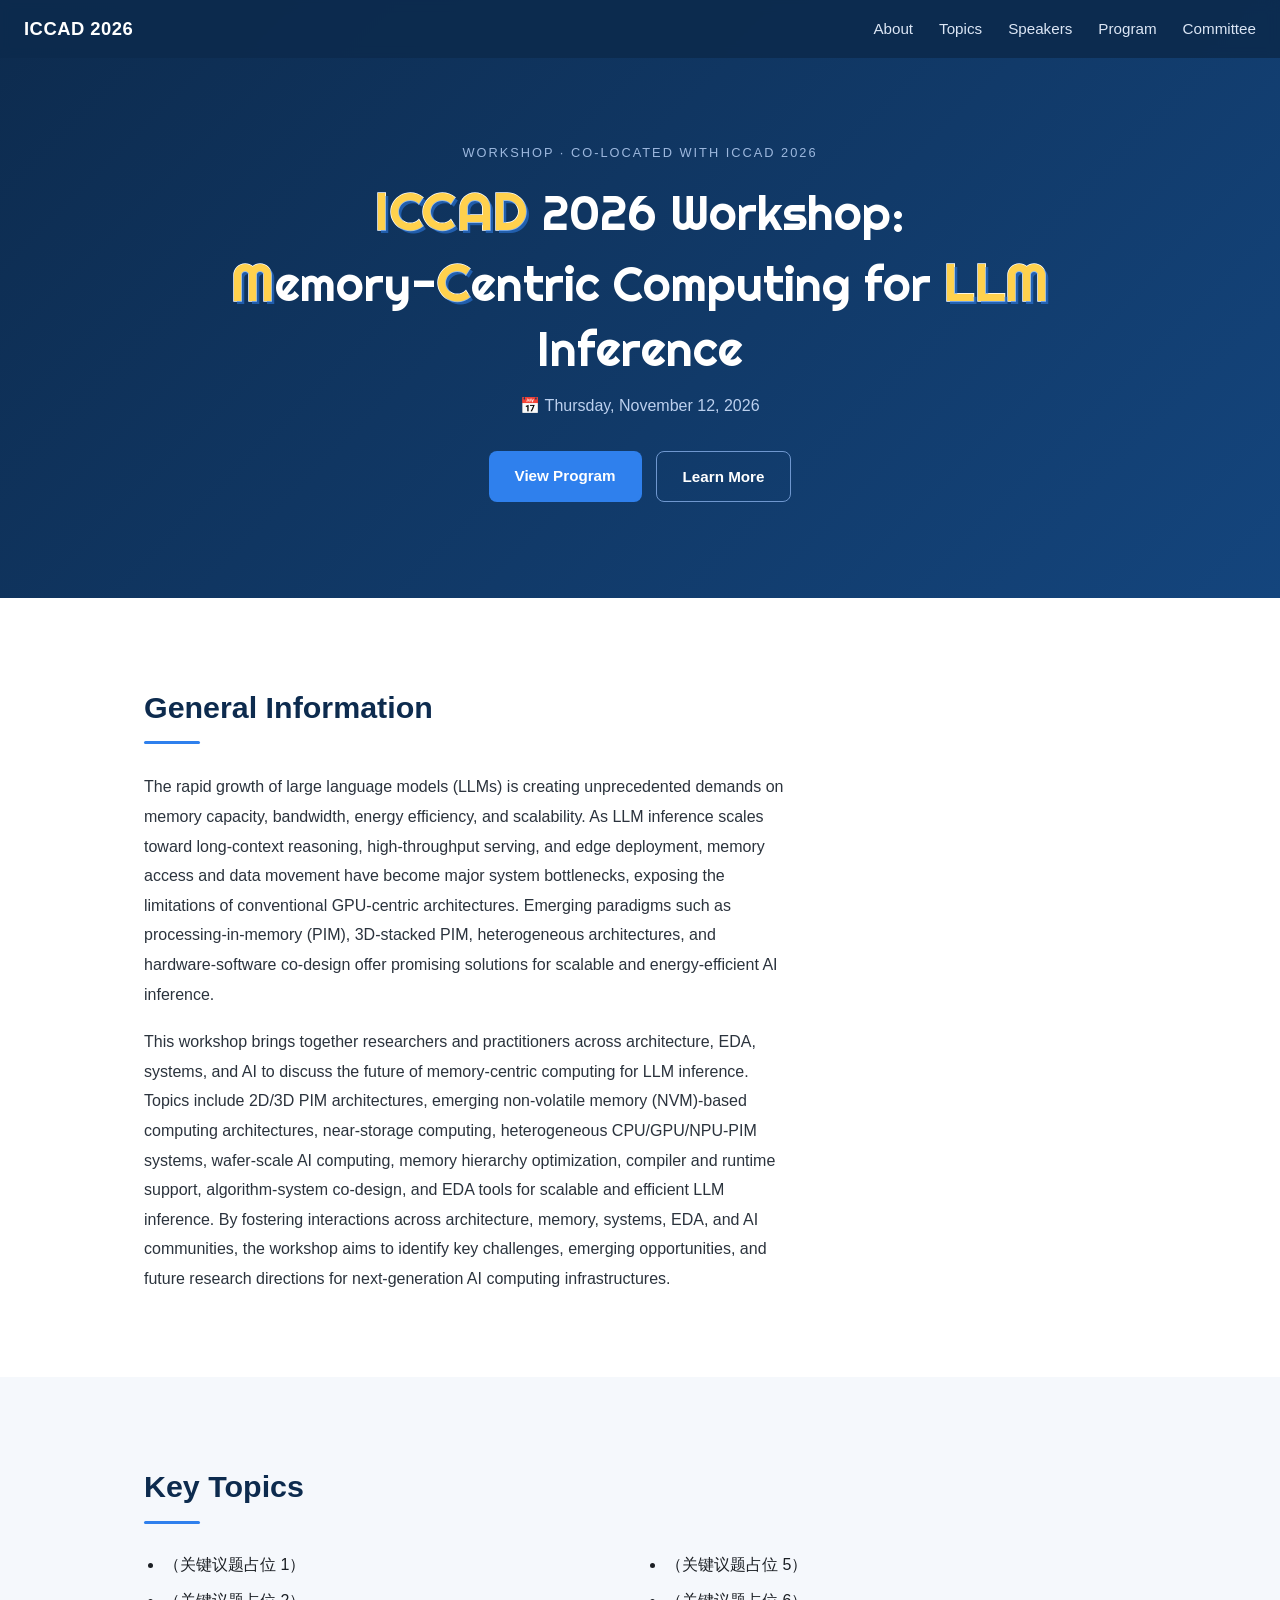
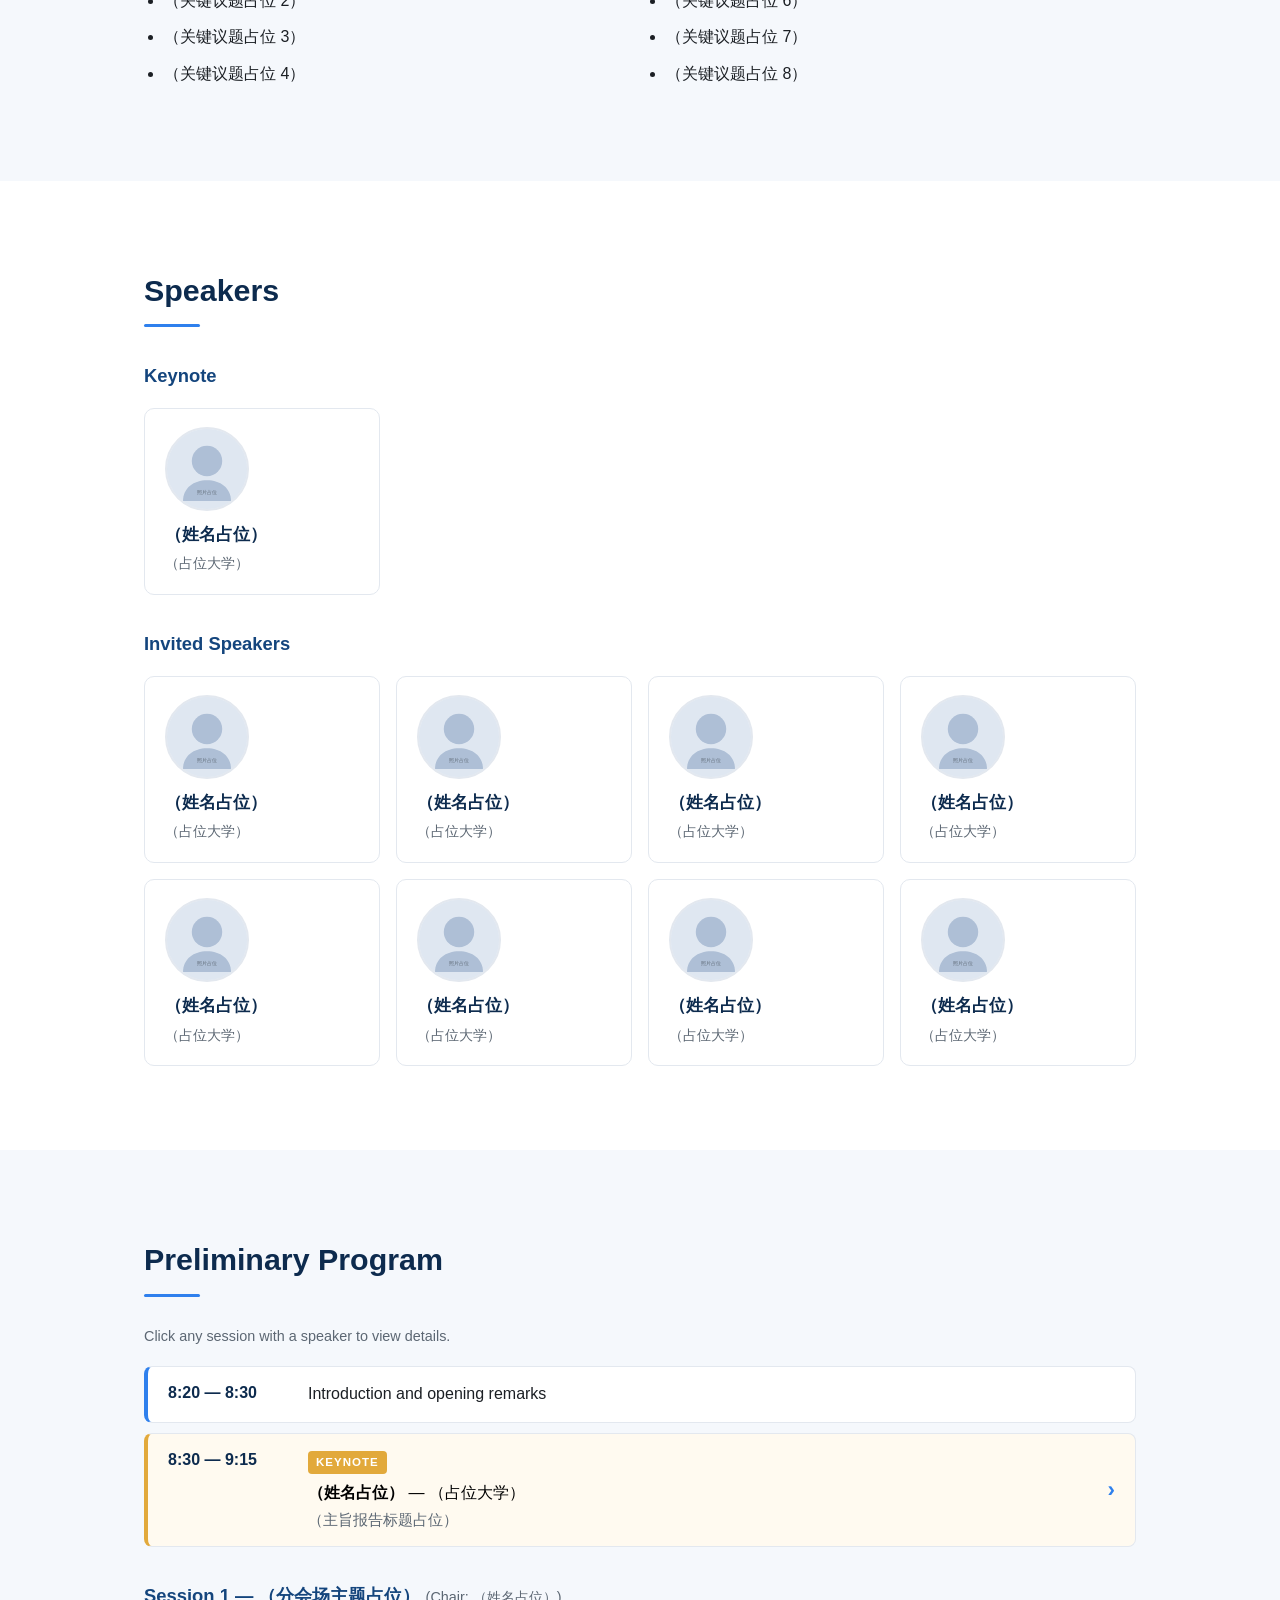
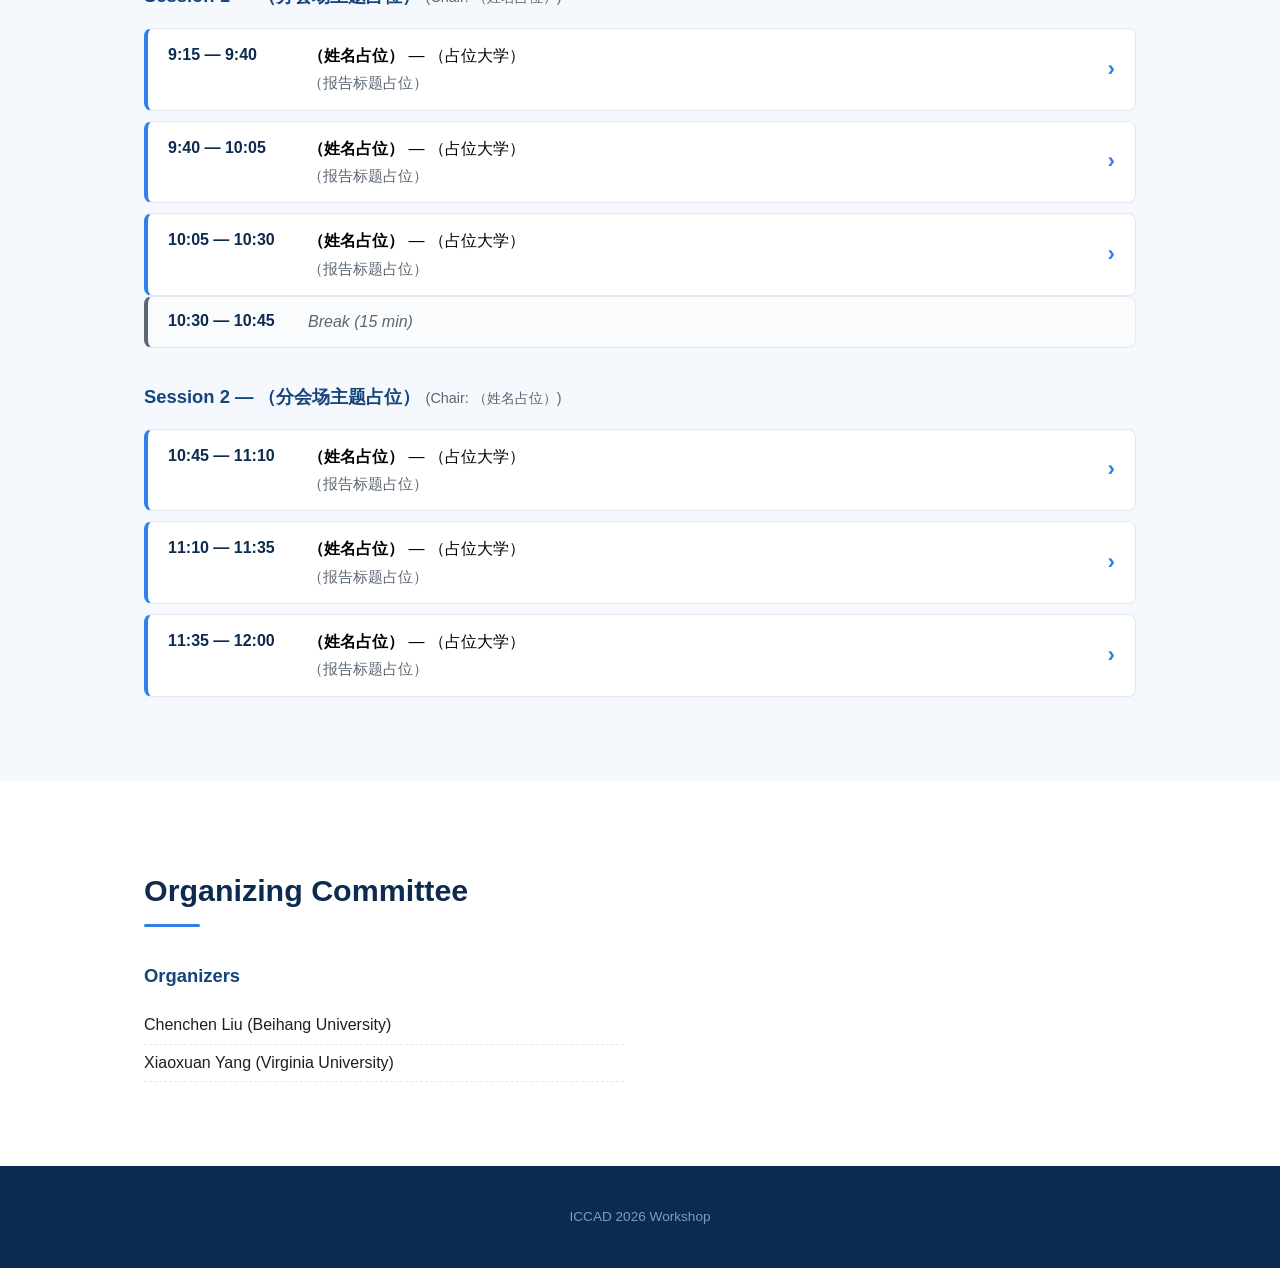
==== index.html @ abe1e36e "Unify aesthetic: left-align whole page (About/Speakers/Program back to left), hero stays centered" ====
<!DOCTYPE html>
<html lang="en">
<head>
  <meta charset="UTF-8" />
  <meta name="viewport" content="width=device-width, initial-scale=1.0" />
  <title>ICCAD 2026 Workshop: Memory-Centric Computing for LLM Inference</title>
  <meta name="description" content="ICCAD 2026 Workshop — Memory-Centric Computing for LLM Inference." />
  <link rel="preconnect" href="https://fonts.googleapis.com" />
  <link rel="preconnect" href="https://fonts.gstatic.com" crossorigin />
  <link href="https://fonts.googleapis.com/css2?family=Righteous&display=swap" rel="stylesheet" />
  <link rel="stylesheet" href="css/style.css?v=20260618f" />
</head>
<body>

  <!-- ====================== HEADER / HERO ====================== -->
  <header class="hero" id="top">
    <nav class="nav">
      <a class="nav__brand" href="#top">ICCAD&nbsp;2026</a>
      <button class="nav__toggle" aria-label="Toggle navigation">&#9776;</button>
      <ul class="nav__links">
        <li><a href="#about">About</a></li>
        <li><a href="#topics">Topics</a></li>
        <li><a href="#speakers">Speakers</a></li>
        <li><a href="#program">Program</a></li>
        <li><a href="#committee">Committee</a></li>
      </ul>
    </nav>

    <div class="hero__content">
      <p class="hero__eyebrow">Workshop &middot; Co-located with ICCAD 2026</p>
      <h1 class="hero__title hero__title--fx">
        <span class="hl">ICCAD</span> 2026 Workshop:<br>
        <span class="hl">M</span>emory-<span class="hl">C</span>entric Computing for <span class="hl">LLM</span> Inference
      </h1>
      <p class="hero__meta">
        <span>&#128197; Thursday, November 12, 2026</span>
      </p>
      <div class="hero__actions">
        <a class="btn" href="#program">View Program</a>
        <a class="btn btn--ghost" href="#about">Learn More</a>
      </div>
    </div>
  </header>

  <main>
    <!-- ====================== ABOUT ====================== -->
    <section class="section" id="about">
      <div class="container">
        <h2 class="section__title">General Information</h2>
        <p>
          The rapid growth of large language models (LLMs) is creating unprecedented demands
          on memory capacity, bandwidth, energy efficiency, and scalability. As LLM inference
          scales toward long-context reasoning, high-throughput serving, and edge deployment,
          memory access and data movement have become major system bottlenecks, exposing the
          limitations of conventional GPU-centric architectures. Emerging paradigms such as
          processing-in-memory (PIM), 3D-stacked PIM, heterogeneous architectures, and
          hardware-software co-design offer promising solutions for scalable and energy-efficient
          AI inference.
        </p>
        <p>
          This workshop brings together researchers and practitioners across architecture, EDA,
          systems, and AI to discuss the future of memory-centric computing for LLM inference.
          Topics include 2D/3D PIM architectures, emerging non-volatile memory (NVM)-based
          computing architectures, near-storage computing, heterogeneous CPU/GPU/NPU-PIM systems,
          wafer-scale AI computing, memory hierarchy optimization, compiler and runtime support,
          algorithm-system co-design, and EDA tools for scalable and efficient LLM inference. By
          fostering interactions across architecture, memory, systems, EDA, and AI communities,
          the workshop aims to identify key challenges, emerging opportunities, and future research
          directions for next-generation AI computing infrastructures.
        </p>
      </div>
    </section>

    <!-- ====================== TOPICS ====================== -->
    <section class="section section--alt" id="topics">
      <div class="container">
        <h2 class="section__title">Key Topics</h2>
        <!-- 8 个议题：占位（待定） -->
        <ul class="topics">
          <li>（关键议题占位 1）</li>
          <li>（关键议题占位 2）</li>
          <li>（关键议题占位 3）</li>
          <li>（关键议题占位 4）</li>
          <li>（关键议题占位 5）</li>
          <li>（关键议题占位 6）</li>
          <li>（关键议题占位 7）</li>
          <li>（关键议题占位 8）</li>
        </ul>
      </div>
    </section>

    <!-- ====================== SPEAKERS ====================== -->
    <section class="section" id="speakers">
      <div class="container">
        <h2 class="section__title">Speakers</h2>
        <!-- 占位：姓名统一 （姓名占位），单位统一占位大学 -->
        <h3 class="subhead">Keynote</h3>
        <div class="cards">
          <article class="card card--speaker">
            <img class="card__photo" src="images/wuyifan.svg" alt="（姓名占位）" />
            <h4>（姓名占位）</h4><p>（占位大学）</p>
          </article>
        </div>

        <h3 class="subhead">Invited Speakers</h3>
        <div class="cards">
          <article class="card card--speaker"><img class="card__photo" src="images/wuyifan.svg" alt="（姓名占位）" /><h4>（姓名占位）</h4><p>（占位大学）</p></article>
          <article class="card card--speaker"><img class="card__photo" src="images/wuyifan.svg" alt="（姓名占位）" /><h4>（姓名占位）</h4><p>（占位大学）</p></article>
          <article class="card card--speaker"><img class="card__photo" src="images/wuyifan.svg" alt="（姓名占位）" /><h4>（姓名占位）</h4><p>（占位大学）</p></article>
          <article class="card card--speaker"><img class="card__photo" src="images/wuyifan.svg" alt="（姓名占位）" /><h4>（姓名占位）</h4><p>（占位大学）</p></article>
          <article class="card card--speaker"><img class="card__photo" src="images/wuyifan.svg" alt="（姓名占位）" /><h4>（姓名占位）</h4><p>（占位大学）</p></article>
          <article class="card card--speaker"><img class="card__photo" src="images/wuyifan.svg" alt="（姓名占位）" /><h4>（姓名占位）</h4><p>（占位大学）</p></article>
          <article class="card card--speaker"><img class="card__photo" src="images/wuyifan.svg" alt="（姓名占位）" /><h4>（姓名占位）</h4><p>（占位大学）</p></article>
          <article class="card card--speaker"><img class="card__photo" src="images/wuyifan.svg" alt="（姓名占位）" /><h4>（姓名占位）</h4><p>（占位大学）</p></article>
        </div>
      </div>
    </section>

    <!-- ====================== PROGRAM ====================== -->
    <section class="section section--alt" id="program">
      <div class="container">
        <h2 class="section__title">Preliminary Program</h2>
        <p class="program__hint">Click any session with a speaker to view details.</p>

        <div class="schedule">
          <div class="slot">
            <span class="slot__time">8:20 — 8:30</span>
            <div class="slot__body"><p>Introduction and opening remarks</p></div>
          </div>

          <button type="button" class="slot slot--keynote slot--link"
            data-name="（姓名占位）" data-role="Keynote" data-time="8:30 — 9:15" data-talk="（主旨报告标题占位）">
            <span class="slot__time">8:30 — 9:15</span>
            <div class="slot__body">
              <span class="tag">Keynote</span>
              <p><strong>（姓名占位）</strong> — （占位大学）</p>
              <p class="slot__talk">（主旨报告标题占位）</p>
            </div>
          </button>
        </div>

        <h3 class="subhead">Session 1 — （分会场主题占位） <span class="chair">(Chair: （姓名占位）)</span></h3>
        <div class="schedule">
          <button type="button" class="slot slot--link"
            data-name="（姓名占位）" data-role="Invited Talk" data-time="9:15 — 9:40" data-talk="（报告标题占位）">
            <span class="slot__time">9:15 — 9:40</span>
            <div class="slot__body"><p><strong>（姓名占位）</strong> — （占位大学）</p><p class="slot__talk">（报告标题占位）</p></div>
          </button>
          <button type="button" class="slot slot--link"
            data-name="（姓名占位）" data-role="Invited Talk" data-time="9:40 — 10:05" data-talk="（报告标题占位）">
            <span class="slot__time">9:40 — 10:05</span>
            <div class="slot__body"><p><strong>（姓名占位）</strong> — （占位大学）</p><p class="slot__talk">（报告标题占位）</p></div>
          </button>
          <button type="button" class="slot slot--link"
            data-name="（姓名占位）" data-role="Invited Talk" data-time="10:05 — 10:30" data-talk="（报告标题占位）">
            <span class="slot__time">10:05 — 10:30</span>
            <div class="slot__body"><p><strong>（姓名占位）</strong> — （占位大学）</p><p class="slot__talk">（报告标题占位）</p></div>
          </button>
        </div>

        <div class="schedule">
          <div class="slot slot--break">
            <span class="slot__time">10:30 — 10:45</span>
            <div class="slot__body"><p>Break (15 min)</p></div>
          </div>
        </div>

        <h3 class="subhead">Session 2 — （分会场主题占位） <span class="chair">(Chair: （姓名占位）)</span></h3>
        <div class="schedule">
          <button type="button" class="slot slot--link"
            data-name="（姓名占位）" data-role="Invited Talk" data-time="10:45 — 11:10" data-talk="（报告标题占位）">
            <span class="slot__time">10:45 — 11:10</span>
            <div class="slot__body"><p><strong>（姓名占位）</strong> — （占位大学）</p><p class="slot__talk">（报告标题占位）</p></div>
          </button>
          <button type="button" class="slot slot--link"
            data-name="（姓名占位）" data-role="Invited Talk" data-time="11:10 — 11:35" data-talk="（报告标题占位）">
            <span class="slot__time">11:10 — 11:35</span>
            <div class="slot__body"><p><strong>（姓名占位）</strong> — （占位大学）</p><p class="slot__talk">（报告标题占位）</p></div>
          </button>
          <button type="button" class="slot slot--link"
            data-name="（姓名占位）" data-role="Invited Talk" data-time="11:35 — 12:00" data-talk="（报告标题占位）">
            <span class="slot__time">11:35 — 12:00</span>
            <div class="slot__body"><p><strong>（姓名占位）</strong> — （占位大学）</p><p class="slot__talk">（报告标题占位）</p></div>
          </button>
        </div>
      </div>
    </section>

    <!-- ====================== COMMITTEE ====================== -->
    <section class="section" id="committee">
      <div class="container">
        <h2 class="section__title">Organizing Committee</h2>
        <div class="committee committee--single">
          <div class="committee__group">
            <h3 class="subhead">Organizers</h3>
            <ul>
              <li>Chenchen Liu (Beihang University)</li>
              <li>Xiaoxuan Yang (Virginia University)</li>
            </ul>
          </div>
        </div>
      </div>
    </section>
  </main>

  <!-- ====================== FOOTER ====================== -->
  <footer class="footer">
    <div class="container">
      <p class="footer__muted">ICCAD 2026 Workshop</p>
    </div>
  </footer>

  <!-- ====================== MODAL (program details) ====================== -->
  <div class="modal" id="talkModal" hidden>
    <div class="modal__backdrop" data-close></div>
    <div class="modal__dialog" role="dialog" aria-modal="true" aria-labelledby="modalName">
      <button class="modal__close" data-close aria-label="Close">&times;</button>
      <img class="modal__photo" id="modalPhoto" src="images/wuyifan.svg" alt="" />
      <p class="modal__time" id="modalTime"></p>
      <h3 class="modal__name" id="modalName"></h3>
      <p class="modal__role" id="modalRole"></p>
      <p class="modal__talk" id="modalTalk"></p>
      <p class="modal__abstract">（讲者简介与报告摘要占位，内容待定。）</p>
    </div>
  </div>

  <script src="js/main.js?v=20260618f"></script>
</body>
</html>
---- css/style.css ----
/* ===== ICCAD 2026 Workshop — stylesheet ===== */
:root {
  --navy: #0d2b4e;
  --navy-light: #14457d;
  --accent: #2f80ed;
  --ink: #1b1f24;
  --muted: #5c6773;
  --line: #e3e8ef;
  --bg-alt: #f5f8fc;
  --max: 1040px;
}
* { box-sizing: border-box; }
html { scroll-behavior: smooth; }
body {
  margin: 0;
  font-family: -apple-system, BlinkMacSystemFont, "Segoe UI", Roboto, "Helvetica Neue", Arial, "PingFang SC", "Microsoft YaHei", sans-serif;
  color: var(--ink);
  line-height: 1.65;
  background: #fff;
}
a { color: var(--accent); text-decoration: none; }
a:hover { text-decoration: underline; }
.container { max-width: var(--max); margin: 0 auto; padding: 0 24px; }

/* ===== Nav ===== */
.nav {
  position: sticky; top: 0; z-index: 50;
  display: flex; align-items: center; justify-content: space-between;
  padding: 14px 24px;
  background: rgba(13, 43, 78, 0.92);
  backdrop-filter: blur(6px);
}
.nav__brand { color: #fff; font-weight: 700; font-size: 1.15rem; letter-spacing: .5px; }
.nav__brand:hover { text-decoration: none; }
.nav__links { display: flex; gap: 26px; list-style: none; margin: 0; padding: 0; }
.nav__links a { color: #dce6f5; font-size: .95rem; }
.nav__links a:hover { color: #fff; text-decoration: none; }
.nav__toggle { display: none; background: none; border: 0; color: #fff; font-size: 1.5rem; cursor: pointer; }

/* ===== Hero ===== */
.hero {
  background: linear-gradient(135deg, var(--navy) 0%, var(--navy-light) 100%);
  color: #fff;
}
.hero__content { max-width: var(--max); margin: 0 auto; padding: 84px 24px 96px; text-align: center; }
.hero__eyebrow { text-transform: uppercase; letter-spacing: 2px; font-size: .8rem; color: #9db8de; margin: 0 0 12px; }
.hero__title { font-size: 3rem; margin: 0 0 12px; font-weight: 800; }
.hero__subtitle { font-size: 1.35rem; color: #cfe0f5; margin: 0 0 24px; font-weight: 400; }
.hero__meta { display: flex; gap: 28px; justify-content: center; flex-wrap: wrap; color: #bcd0ee; margin: 0 0 32px; }
.hero__actions { display: flex; gap: 14px; justify-content: center; flex-wrap: wrap; }
.btn {
  display: inline-block; padding: 12px 26px; border-radius: 8px;
  background: var(--accent); color: #fff; font-weight: 600; font-size: .95rem;
  transition: transform .15s ease, background .15s ease;
}
.btn:hover { background: #1c6fe0; text-decoration: none; transform: translateY(-2px); }
.btn--ghost { background: transparent; border: 1.5px solid #6f97cf; }
.btn--ghost:hover { background: rgba(255,255,255,.1); }

/* ===== Sections ===== */
.section { padding: 84px 0; }
.section--alt { background: var(--bg-alt); }
/* 正文行宽控制，提升可读性与留白（仅作用于 section 直属段落，如 About / 提示语） */
.section > .container > p { max-width: 72ch; margin: 0 0 18px; }
.section > .container > p:last-child { margin-bottom: 0; }

/* General Information：左对齐（全站统一学术风），仅加大行高/字色 */
#about .container > p { line-height: 1.85; color: #2b333d; }
.section__title {
  font-size: 1.9rem; margin: 0 0 28px; color: var(--navy);
  position: relative; padding-bottom: 12px;
}
.section__title::after {
  content: ""; position: absolute; left: 0; bottom: 0;
  width: 56px; height: 3px; background: var(--accent); border-radius: 2px;
}
.subhead { font-size: 1.15rem; color: var(--navy-light); margin: 34px 0 16px; }
.chair { font-weight: 400; font-size: .9rem; color: var(--muted); }

/* ===== Topics ===== */
.topics { columns: 2; gap: 32px; padding-left: 20px; margin: 0; }
.topics li { margin: 0 0 10px; break-inside: avoid; }

/* ===== Cards (speakers) —— 左对齐 ===== */
.cards { display: grid; grid-template-columns: repeat(auto-fill, minmax(200px, 1fr)); gap: 16px; }
.card {
  background: #fff; border: 1px solid var(--line); border-radius: 10px;
  padding: 18px 20px; transition: box-shadow .2s ease, transform .2s ease;
}
.card:hover { box-shadow: 0 8px 24px rgba(13,43,78,.1); transform: translateY(-3px); }
.card h4 { margin: 0 0 4px; color: var(--navy); font-size: 1.05rem; }
.card p { margin: 0; color: var(--muted); font-size: .9rem; }

/* ===== Program —— 左对齐（时间列 + 正文） ===== */
.schedule { display: flex; flex-direction: column; gap: 10px; }
.slot {
  display: flex; gap: 22px; align-items: flex-start;
  background: #fff; border: 1px solid var(--line);
  border-left: 4px solid var(--accent); border-radius: 8px; padding: 14px 20px;
}
.slot--keynote { border-left-color: #e2a93b; background: #fffaf0; }
.slot--break { border-left-color: var(--muted); background: #fafbfc; color: var(--muted); padding: 12px 20px; }
.slot--break .slot__body { font-style: italic; }
.slot__time {
  font-variant-numeric: tabular-nums; font-weight: 600; color: var(--navy);
  width: 118px; min-width: 118px; flex-shrink: 0; line-height: 1.5;
}
.slot__body { flex: 1; }
.slot__body p { margin: 0; }
.slot__talk { color: var(--muted); font-size: .92rem; margin-top: 2px !important; }
.tag {
  display: inline-block; background: #e2a93b; color: #fff; font-size: .72rem;
  font-weight: 700; text-transform: uppercase; letter-spacing: 1px;
  padding: 2px 8px; border-radius: 4px; margin: 0 0 6px;
}

/* ===== Committee ===== */
.committee { display: grid; grid-template-columns: 1fr 1fr; gap: 8px 40px; }
.committee--single { display: block; max-width: 480px; }
.committee__group--wide { grid-column: 1 / -1; }
.committee ul { list-style: none; padding: 0; margin: 0; }
.committee li { padding: 5px 0; border-bottom: 1px dashed var(--line); color: var(--ink); }
.committee__tpc { columns: 2; gap: 40px; }
.committee__tpc li { break-inside: avoid; }

/* ===== Footer ===== */
.footer { background: var(--navy); color: #cfe0f5; padding: 36px 0; text-align: center; }
.footer p { margin: 4px 0; }
.footer__muted { color: #7e9bc4; font-size: .85rem; }
.footer a { color: #acc6ec; }

/* ===== Title FX (方案4 描边双色 + 全大写高亮) ===== */
.hero__title--fx {
  font-family: "Righteous", "Sora", sans-serif;
  line-height: 1.32;
  font-weight: 400;
}
.hero__title--fx .hl {
  color: #ffd14d;
  -webkit-text-stroke: 1.5px #fff;
  paint-order: stroke fill;
  text-shadow: 3px 3px 0 rgba(47, 128, 237, .55);
  text-transform: uppercase;
  font-size: 1.12em;
  letter-spacing: .5px;
}

/* 副标题：同款方案4 描边双色（整行金填充+白描边+投影） */
.hero__subtitle--fx {
  font-family: "Righteous", "Sora", sans-serif;
  color: #ffd14d;
  -webkit-text-stroke: 1px #fff;
  paint-order: stroke fill;
  text-shadow: 2px 2px 0 rgba(47, 128, 237, .5);
}

/* ===== Speaker card photos —— 左对齐 ===== */
.card--speaker { text-align: left; }
.card__photo {
  width: 84px; height: 84px; border-radius: 50%;
  object-fit: cover; background: #e6edf6; margin: 0 0 10px; display: block;
  border: 2px solid var(--line);
}

/* ===== Clickable program slots（左对齐 + 右侧箭头） ===== */
.program__hint { color: var(--muted); font-size: .9rem; margin: 0 0 16px; }
button.slot {
  width: 100%; text-align: left; font: inherit; cursor: pointer;
}
.slot--link { transition: box-shadow .15s ease, transform .15s ease; }
.slot--link:hover { box-shadow: 0 6px 18px rgba(13, 43, 78, .12); transform: translateY(-2px); }
.slot--link::after {
  content: "›"; margin-left: auto; align-self: center;
  color: var(--accent); font-size: 1.4rem; font-weight: 700;
}

/* ===== Modal ===== */
.modal { position: fixed; inset: 0; z-index: 100; display: flex; align-items: center; justify-content: center; }
.modal[hidden] { display: none; }
.modal__backdrop { position: absolute; inset: 0; background: rgba(8, 22, 42, .6); }
.modal__dialog {
  position: relative; z-index: 1; background: #fff; border-radius: 14px;
  max-width: 440px; width: calc(100% - 40px); padding: 30px 28px; text-align: center;
  box-shadow: 0 20px 60px rgba(8, 22, 42, .35);
}
.modal__close {
  position: absolute; top: 10px; right: 14px; border: 0; background: none;
  font-size: 1.8rem; line-height: 1; color: var(--muted); cursor: pointer;
}
.modal__photo {
  width: 110px; height: 110px; border-radius: 50%; object-fit: cover;
  background: #e6edf6; margin: 0 auto 14px; display: block; border: 2px solid var(--line);
}
.modal__time { color: var(--accent); font-weight: 600; margin: 0 0 4px; font-variant-numeric: tabular-nums; }
.modal__name { color: var(--navy); margin: 0 0 2px; font-size: 1.3rem; }
.modal__role { color: var(--muted); margin: 0 0 14px; font-size: .9rem; }
.modal__talk { font-weight: 600; color: var(--ink); margin: 0 0 10px; }
.modal__abstract { color: var(--muted); font-size: .92rem; margin: 0; }

/* ===== Responsive ===== */
/* 平板 */
@media (max-width: 860px) {
  .committee { grid-template-columns: 1fr; gap: 0 0; }
  .topics { columns: 2; }
}
/* 手机（竖屏主断点） */
@media (max-width: 720px) {
  .nav { padding: 12px 18px; }
  .nav__links {
    display: none; position: absolute; top: 100%; right: 0; left: 0;
    flex-direction: column; gap: 0; background: var(--navy); padding: 8px 0;
    box-shadow: 0 10px 24px rgba(8,22,42,.25);
  }
  .nav__links.open { display: flex; }
  .nav__links li { padding: 0 20px; }
  .nav__links a { display: block; padding: 12px 0; }
  .nav__toggle { display: block; }

  .hero__content { padding: 58px 20px 66px; }
  .hero__title { font-size: 1.95rem; line-height: 1.3; }
  .hero__subtitle { font-size: 1.05rem; }
  .hero__eyebrow { font-size: .72rem; }

  .section { padding: 56px 0; }
  .section__title { font-size: 1.55rem; margin-bottom: 22px; }
  .subhead { margin-top: 26px; }

  .topics, .committee__tpc { columns: auto; }
  .cards { grid-template-columns: 1fr 1fr; }

  .slot { gap: 14px; padding: 12px 16px; }
  .slot__time { width: 96px; min-width: 96px; }
}
/* 小屏手机 */
@media (max-width: 480px) {
  .hero__title { font-size: 1.65rem; }
  .hero__title--fx .hl { font-size: 1.05em; }
  .hero__actions { flex-direction: column; gap: 10px; }
  .btn { width: 100%; }

  .cards { grid-template-columns: 1fr; }
  .card__photo { width: 72px; height: 72px; }

  /* 节目行：窄屏改为时间在上、正文在下，箭头移到右上角 */
  .slot { flex-direction: column; gap: 4px; }
  .slot__time { width: auto; min-width: 0; }
  .slot--link { position: relative; }
  .slot--link::after { position: absolute; right: 16px; top: 14px; }

  .modal__dialog { padding: 26px 20px; }
}
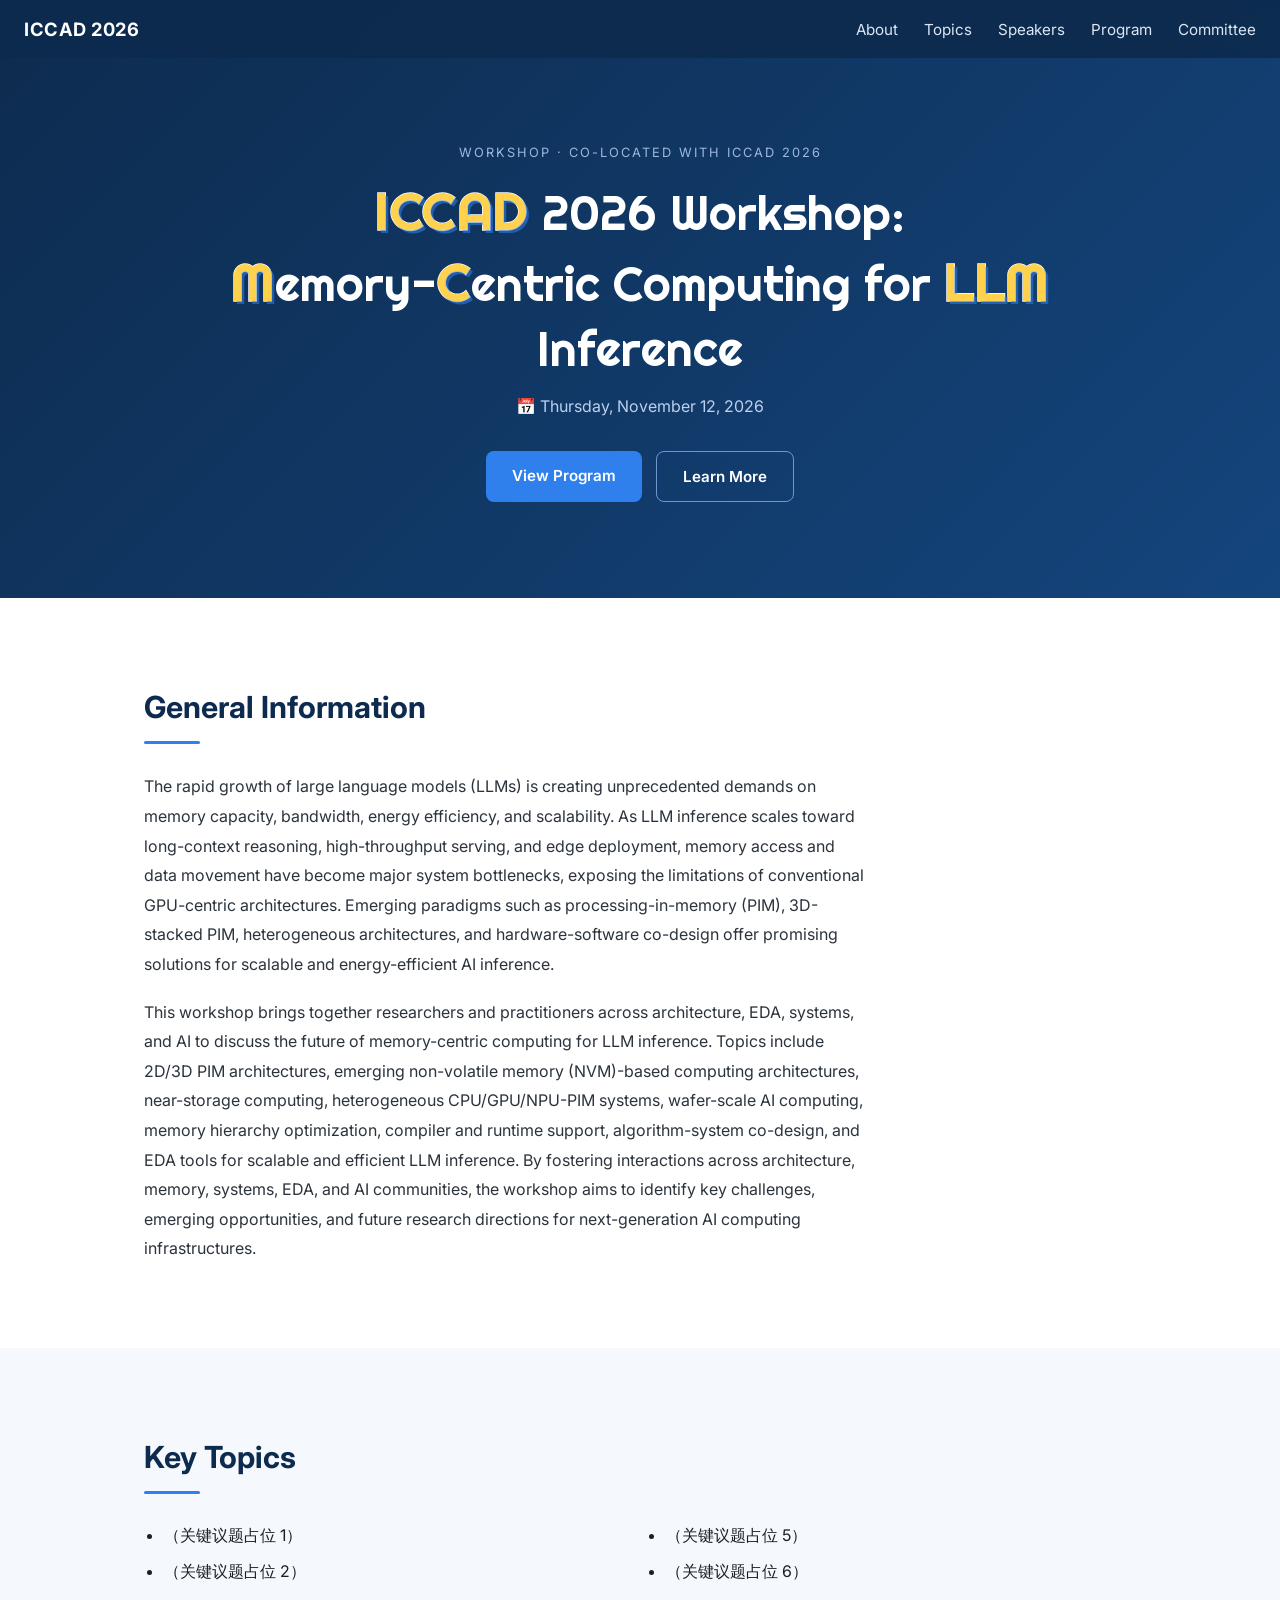
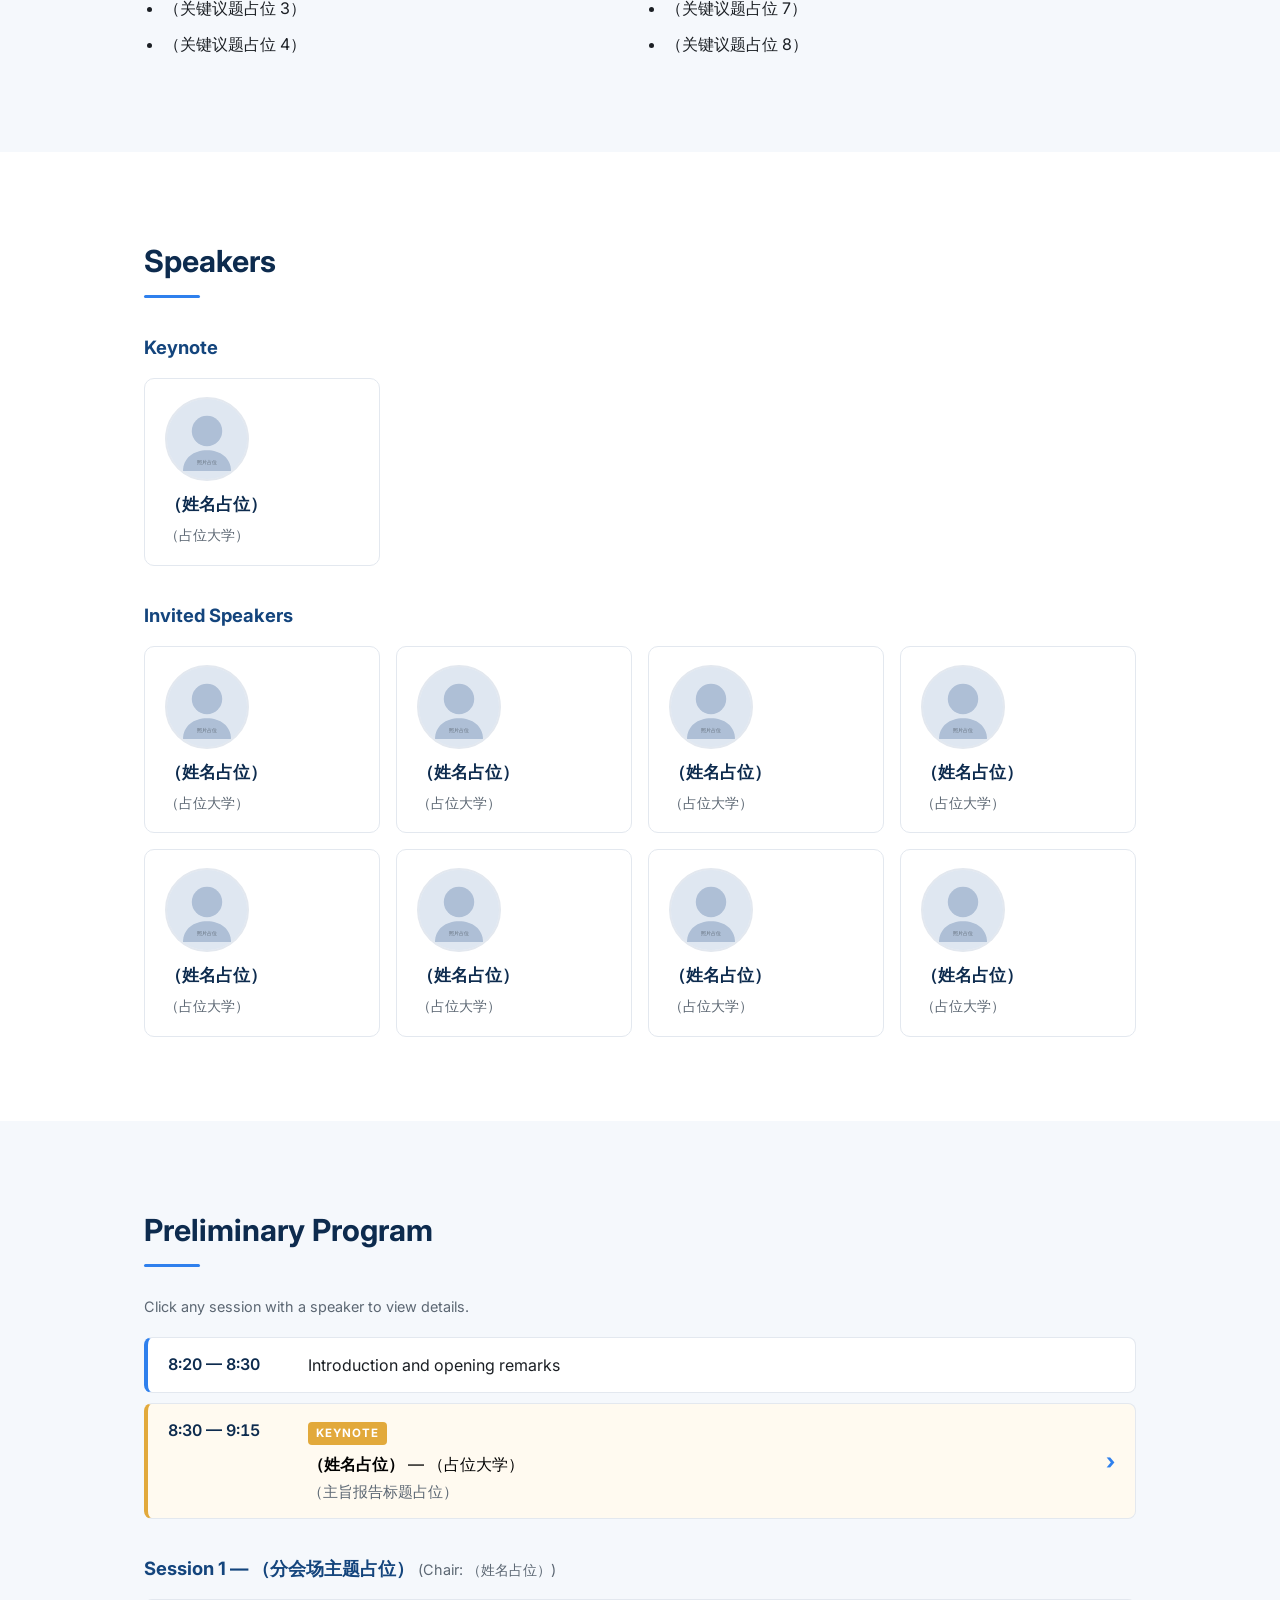
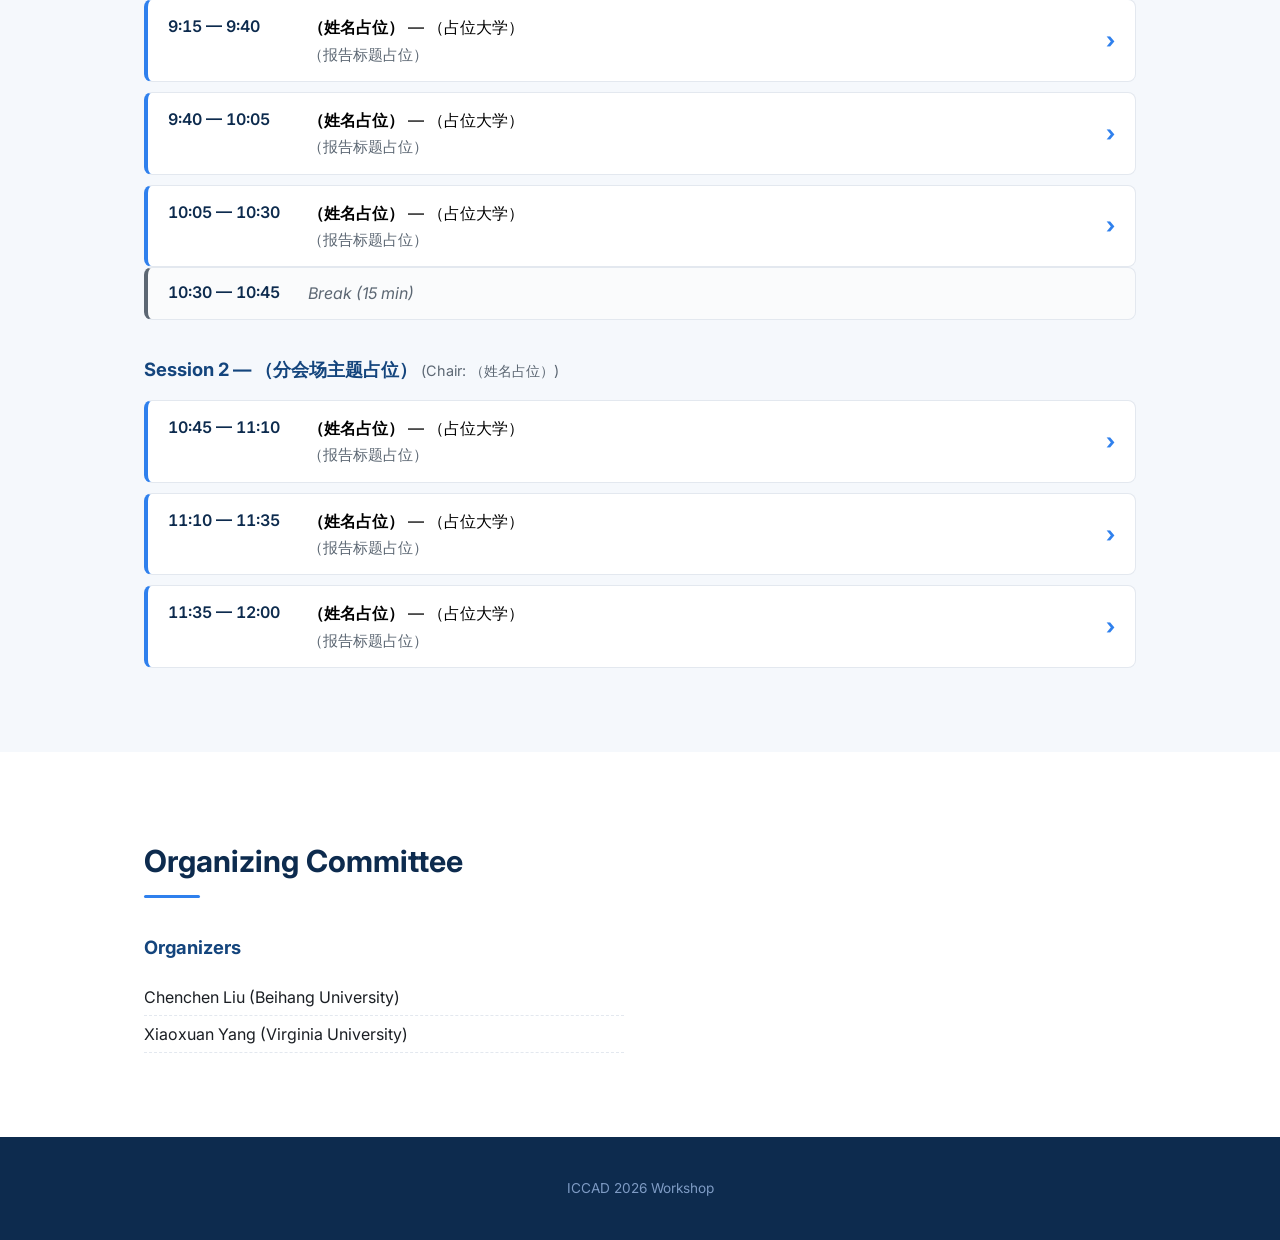
==== commit dd46727c: "Adopt theme 1 (Deep Navy + Gold), polish body font to Inter; remove theme preview" ====
--- a/index.html
+++ b/index.html
@@ -7,8 +7,8 @@
   <meta name="description" content="ICCAD 2026 Workshop — Memory-Centric Computing for LLM Inference." />
   <link rel="preconnect" href="https://fonts.googleapis.com" />
   <link rel="preconnect" href="https://fonts.gstatic.com" crossorigin />
-  <link href="https://fonts.googleapis.com/css2?family=Righteous&display=swap" rel="stylesheet" />
-  <link rel="stylesheet" href="css/style.css?v=20260618f" />
+  <link href="https://fonts.googleapis.com/css2?family=Inter:wght@400;600;700;800&family=Righteous&display=swap" rel="stylesheet" />
+  <link rel="stylesheet" href="css/style.css?v=20260619a" />
 </head>
 <body>
 
@@ -224,6 +224,6 @@
     </div>
   </div>
 
-  <script src="js/main.js?v=20260618f"></script>
+  <script src="js/main.js?v=20260619a"></script>
 </body>
 </html>
--- a/css/style.css
+++ b/css/style.css
@@ -13,7 +13,7 @@
 html { scroll-behavior: smooth; }
 body {
   margin: 0;
-  font-family: -apple-system, BlinkMacSystemFont, "Segoe UI", Roboto, "Helvetica Neue", Arial, "PingFang SC", "Microsoft YaHei", sans-serif;
+  font-family: "Inter", -apple-system, BlinkMacSystemFont, "Segoe UI", Roboto, "Helvetica Neue", Arial, "PingFang SC", "Microsoft YaHei", sans-serif;
   color: var(--ink);
   line-height: 1.65;
   background: #fff;
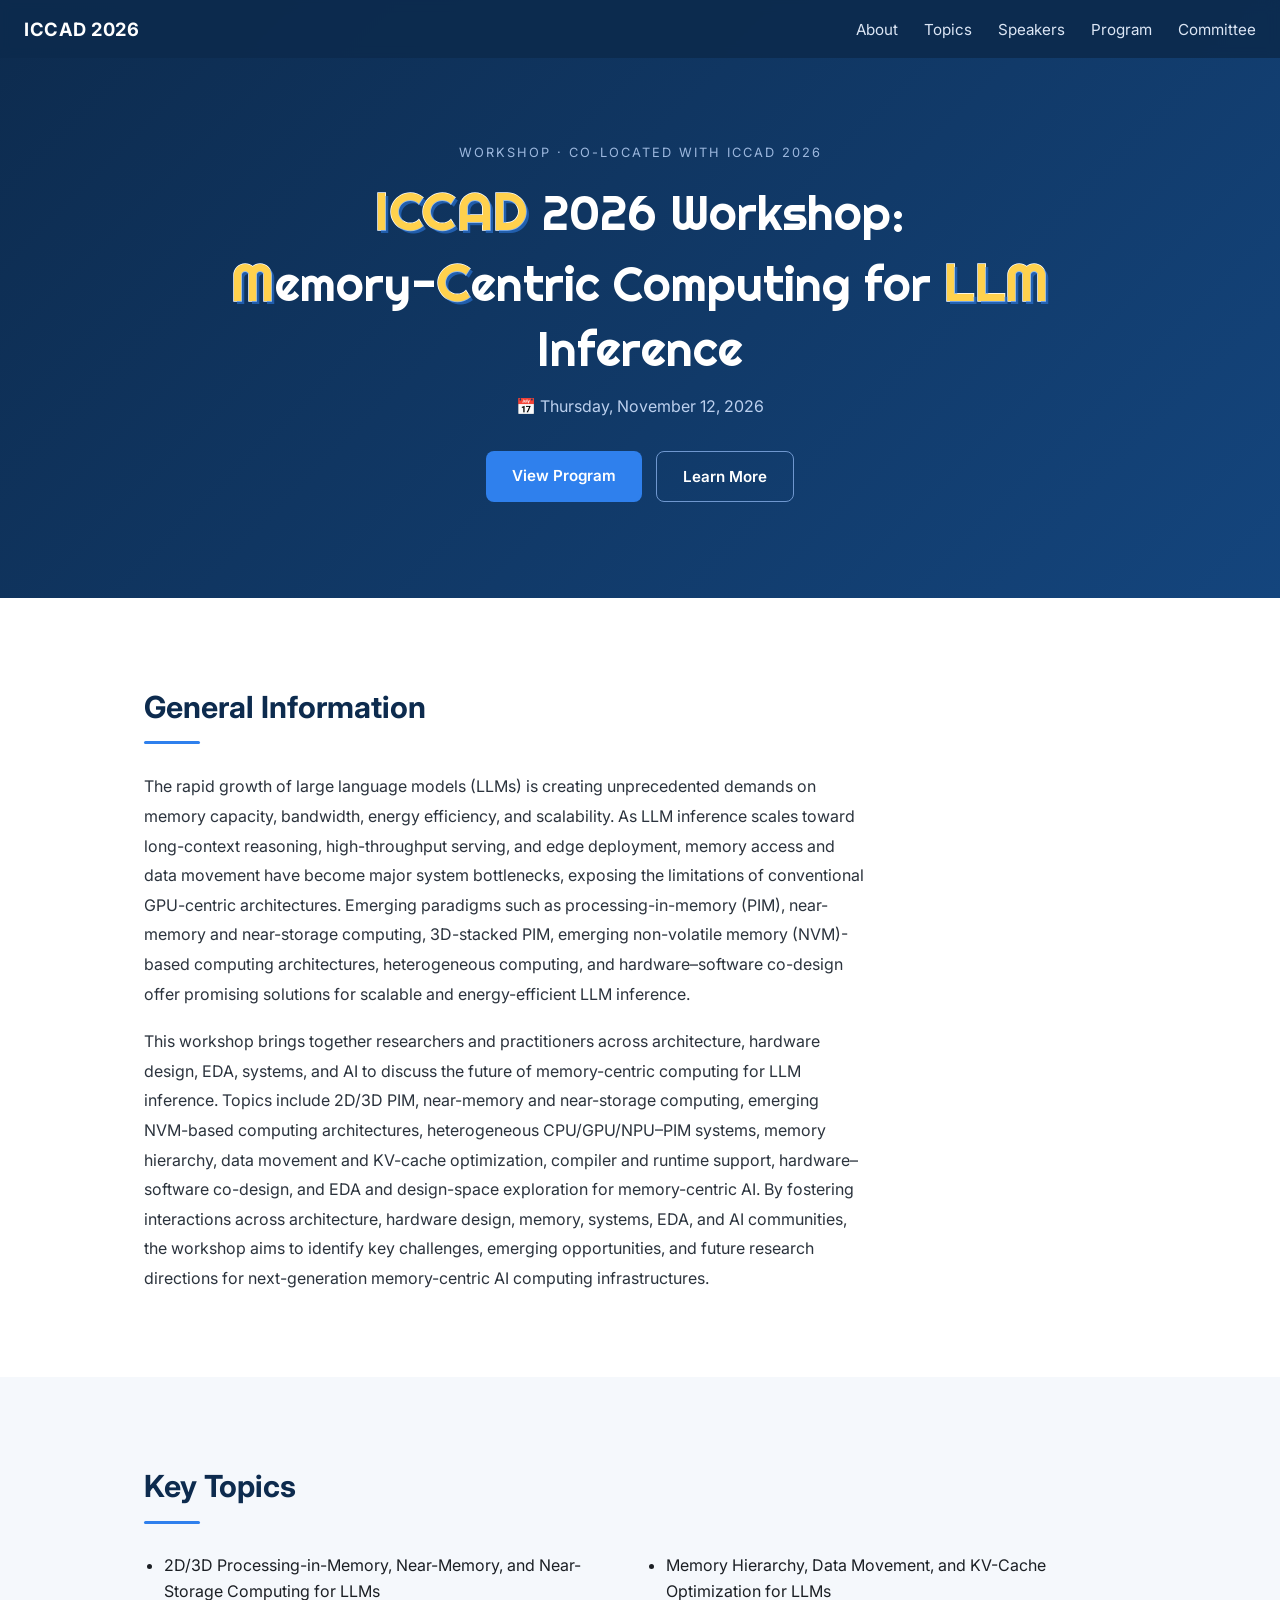
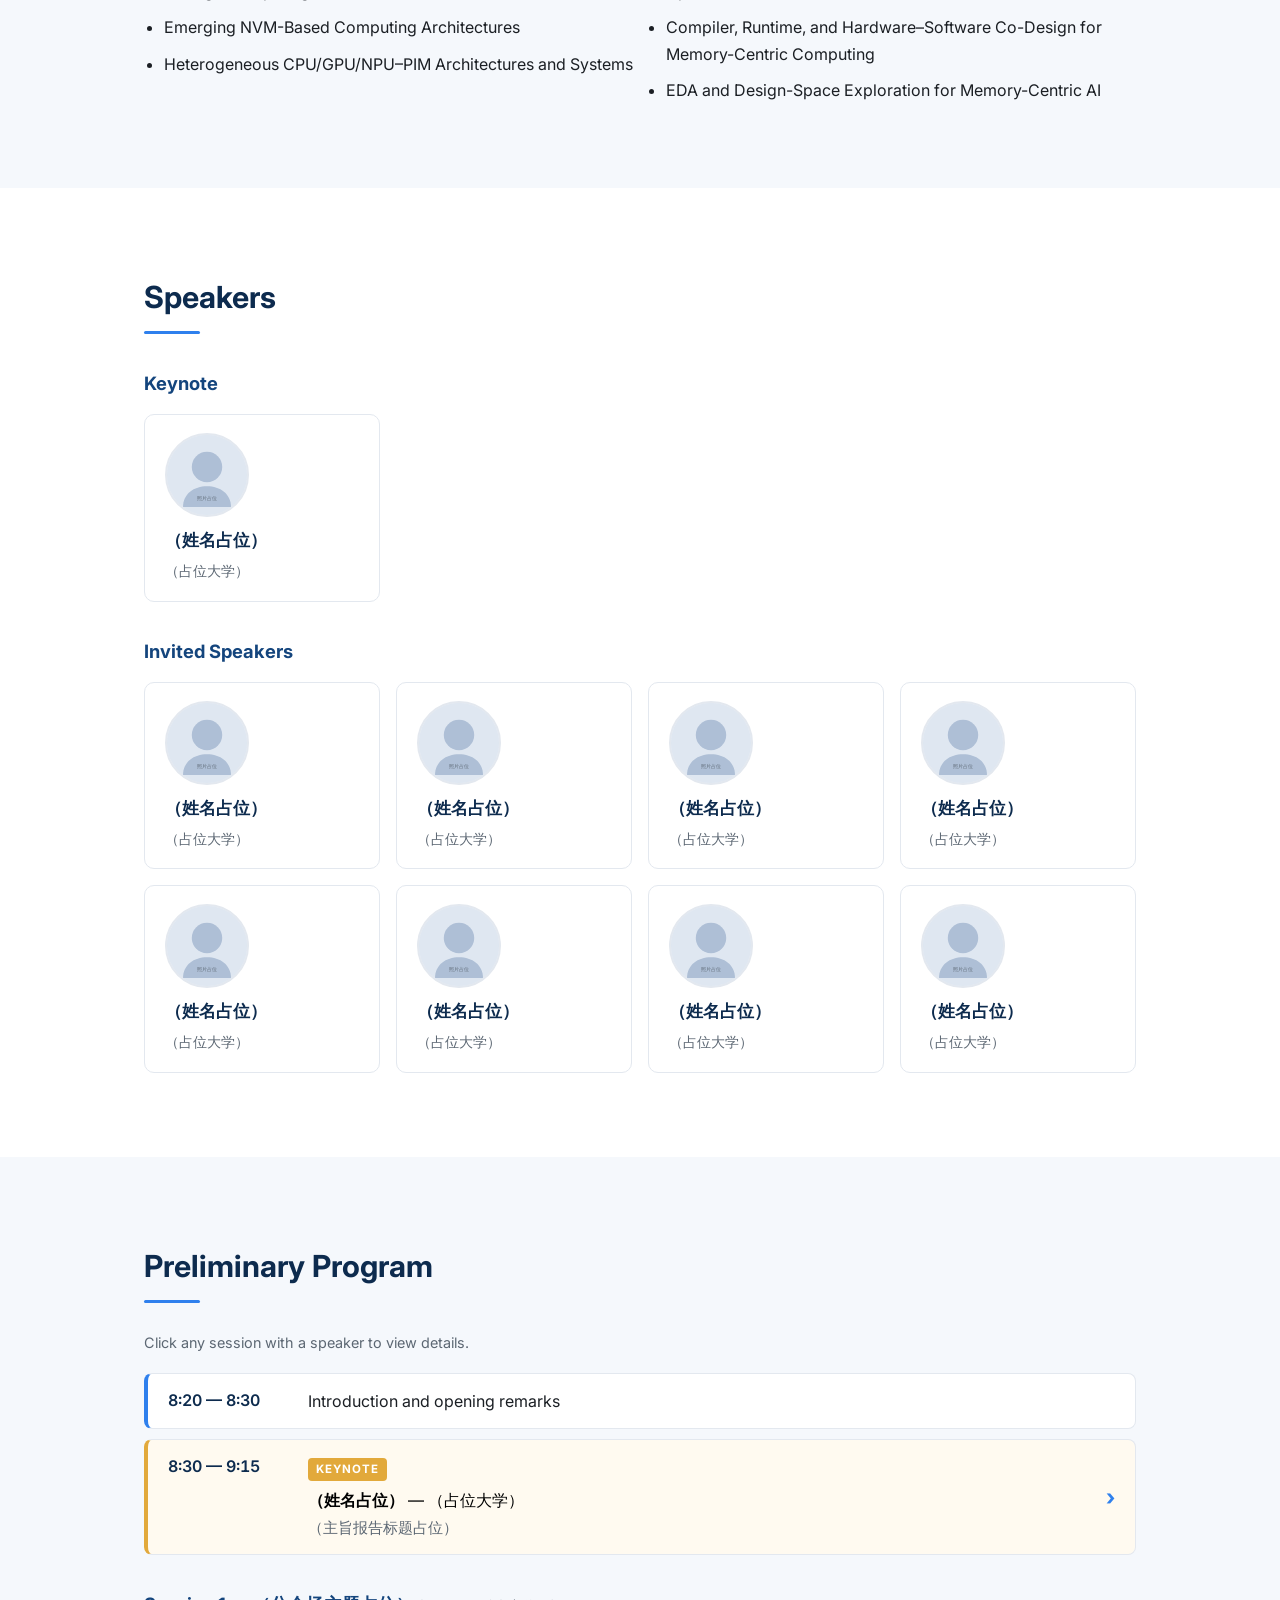
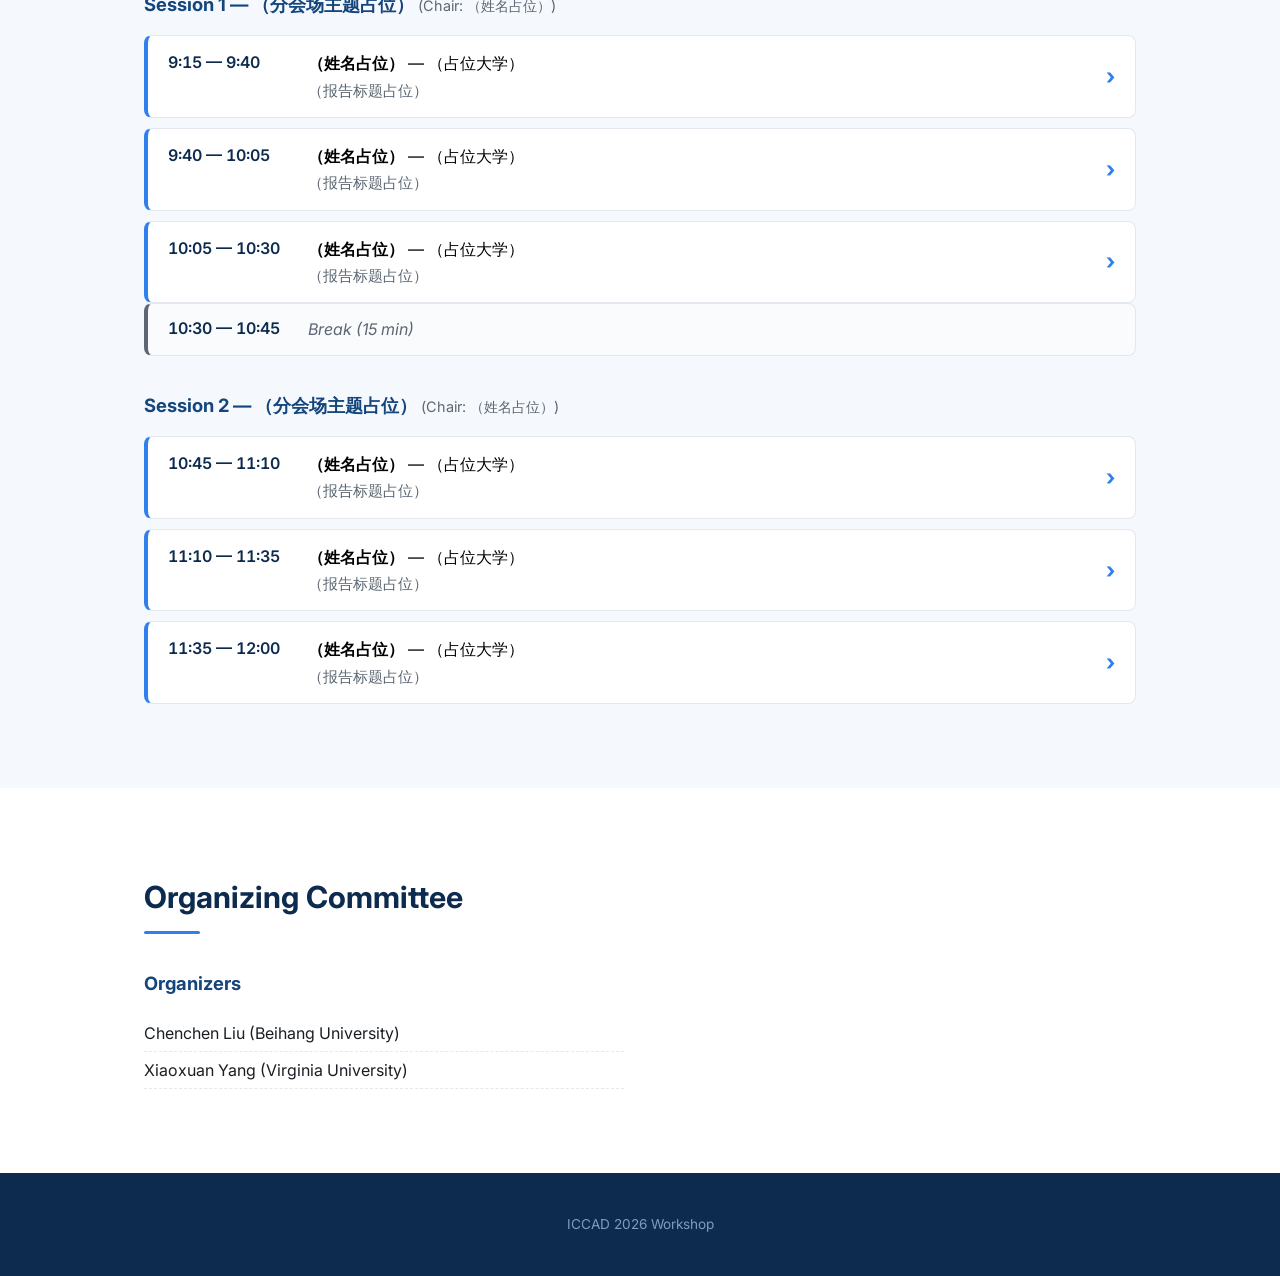
==== commit ce447c04: "Update workshop description and key topics" ====
--- a/index.html
+++ b/index.html
@@ -53,20 +53,21 @@
           scales toward long-context reasoning, high-throughput serving, and edge deployment,
           memory access and data movement have become major system bottlenecks, exposing the
           limitations of conventional GPU-centric architectures. Emerging paradigms such as
-          processing-in-memory (PIM), 3D-stacked PIM, heterogeneous architectures, and
-          hardware-software co-design offer promising solutions for scalable and energy-efficient
-          AI inference.
+          processing-in-memory (PIM), near-memory and near-storage computing, 3D-stacked PIM,
+          emerging non-volatile memory (NVM)-based computing architectures, heterogeneous
+          computing, and hardware–software co-design offer promising solutions for scalable and
+          energy-efficient LLM inference.
         </p>
         <p>
-          This workshop brings together researchers and practitioners across architecture, EDA,
-          systems, and AI to discuss the future of memory-centric computing for LLM inference.
-          Topics include 2D/3D PIM architectures, emerging non-volatile memory (NVM)-based
-          computing architectures, near-storage computing, heterogeneous CPU/GPU/NPU-PIM systems,
-          wafer-scale AI computing, memory hierarchy optimization, compiler and runtime support,
-          algorithm-system co-design, and EDA tools for scalable and efficient LLM inference. By
-          fostering interactions across architecture, memory, systems, EDA, and AI communities,
-          the workshop aims to identify key challenges, emerging opportunities, and future research
-          directions for next-generation AI computing infrastructures.
+          This workshop brings together researchers and practitioners across architecture, hardware
+          design, EDA, systems, and AI to discuss the future of memory-centric computing for LLM
+          inference. Topics include 2D/3D PIM, near-memory and near-storage computing, emerging
+          NVM-based computing architectures, heterogeneous CPU/GPU/NPU–PIM systems, memory
+          hierarchy, data movement and KV-cache optimization, compiler and runtime support,
+          hardware–software co-design, and EDA and design-space exploration for memory-centric AI.
+          By fostering interactions across architecture, hardware design, memory, systems, EDA, and
+          AI communities, the workshop aims to identify key challenges, emerging opportunities, and
+          future research directions for next-generation memory-centric AI computing infrastructures.
         </p>
       </div>
     </section>
@@ -75,16 +76,14 @@
     <section class="section section--alt" id="topics">
       <div class="container">
         <h2 class="section__title">Key Topics</h2>
-        <!-- 8 个议题：占位（待定） -->
+        <!-- Six confirmed workshop topics. -->
         <ul class="topics">
-          <li>（关键议题占位 1）</li>
-          <li>（关键议题占位 2）</li>
-          <li>（关键议题占位 3）</li>
-          <li>（关键议题占位 4）</li>
-          <li>（关键议题占位 5）</li>
-          <li>（关键议题占位 6）</li>
-          <li>（关键议题占位 7）</li>
-          <li>（关键议题占位 8）</li>
+          <li>2D/3D Processing-in-Memory, Near-Memory, and Near-Storage Computing for LLMs</li>
+          <li>Emerging NVM-Based Computing Architectures</li>
+          <li>Heterogeneous CPU/GPU/NPU–PIM Architectures and Systems</li>
+          <li>Memory Hierarchy, Data Movement, and KV-Cache Optimization for LLMs</li>
+          <li>Compiler, Runtime, and Hardware–Software Co-Design for Memory-Centric Computing</li>
+          <li>EDA and Design-Space Exploration for Memory-Centric AI</li>
         </ul>
       </div>
     </section>
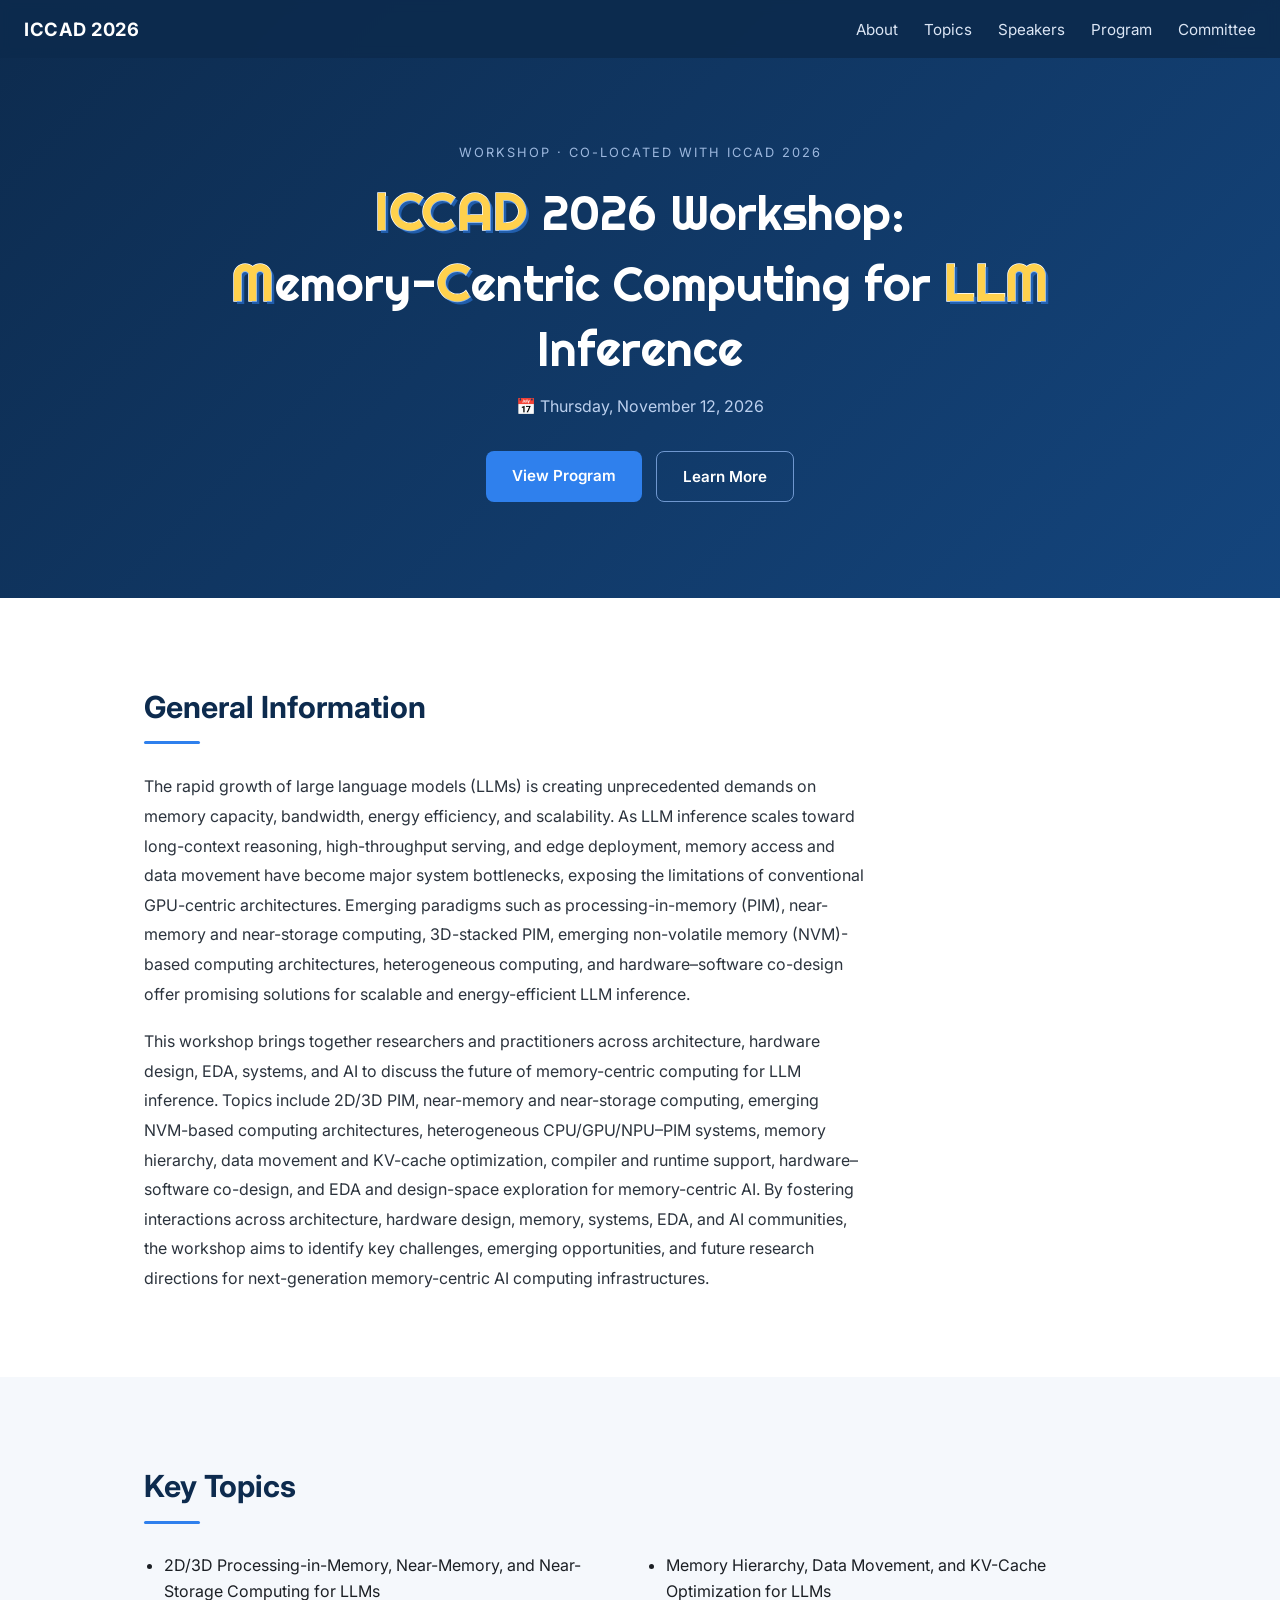
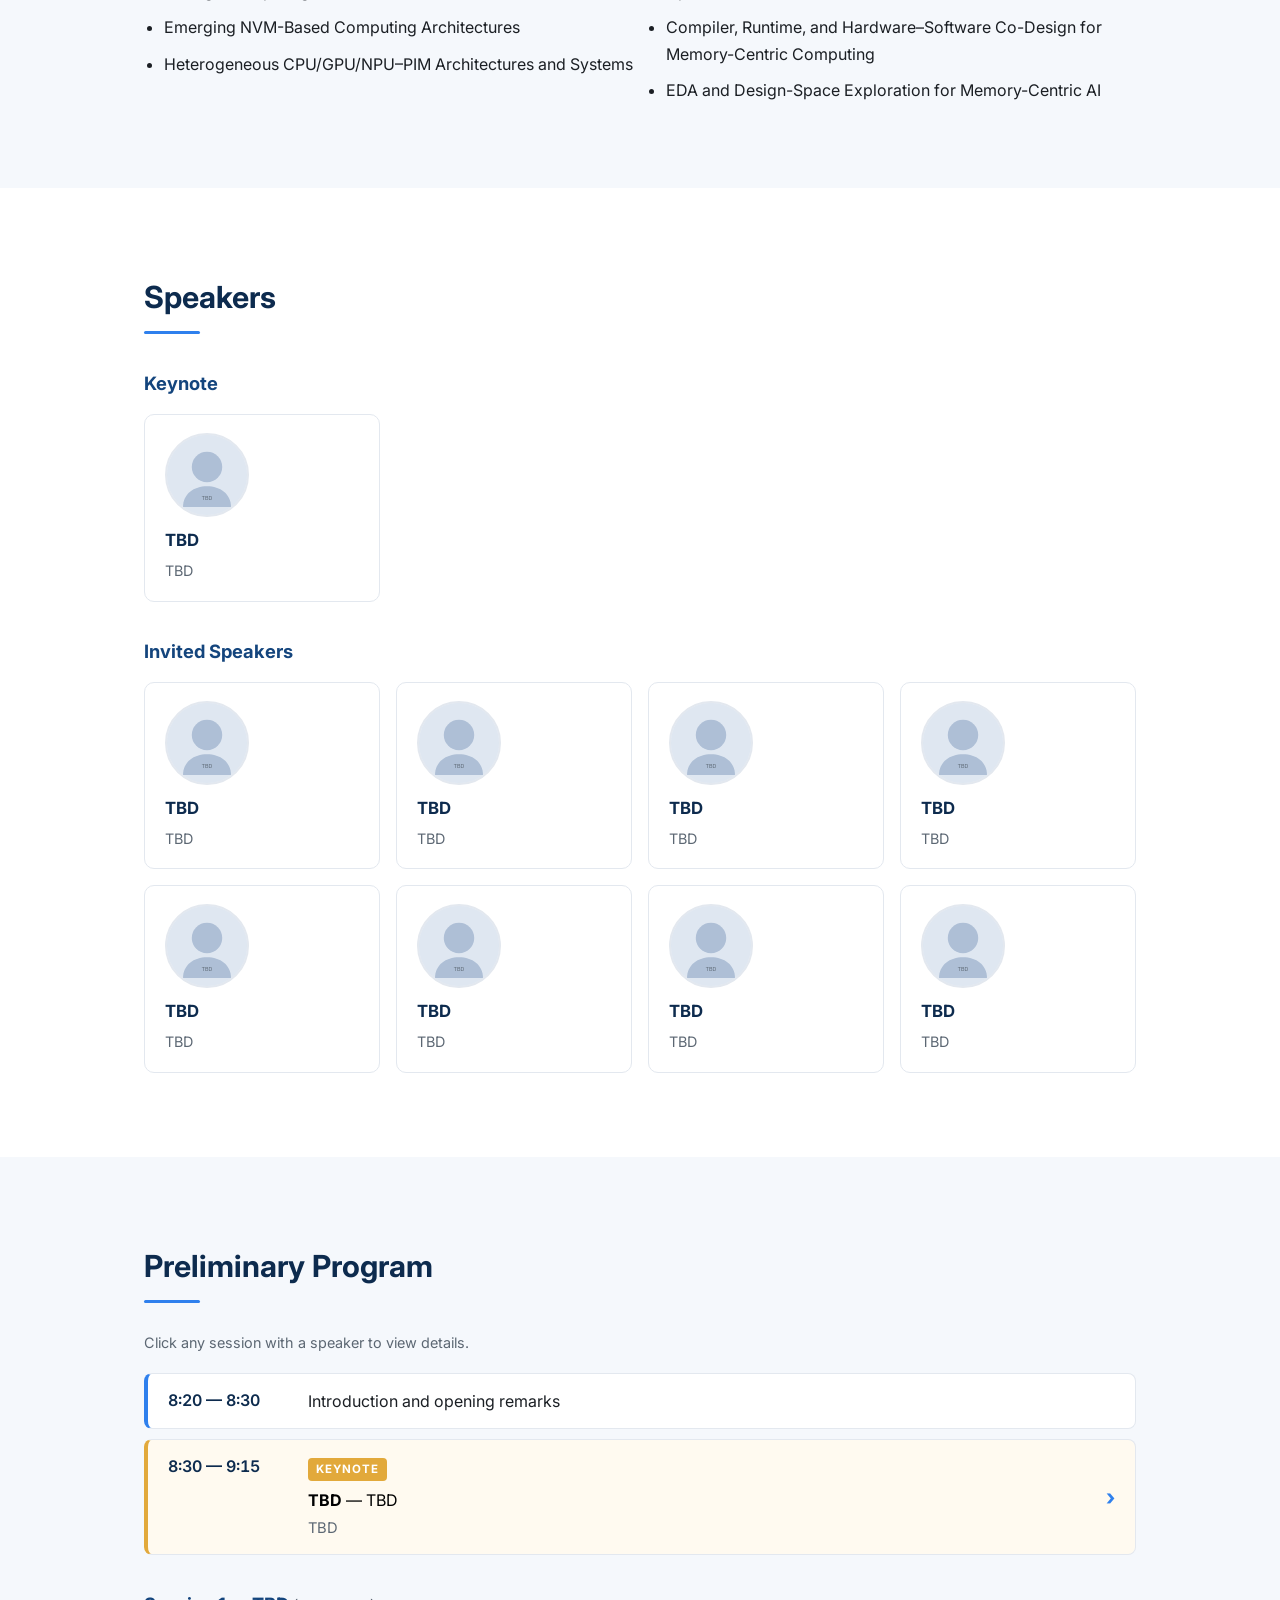
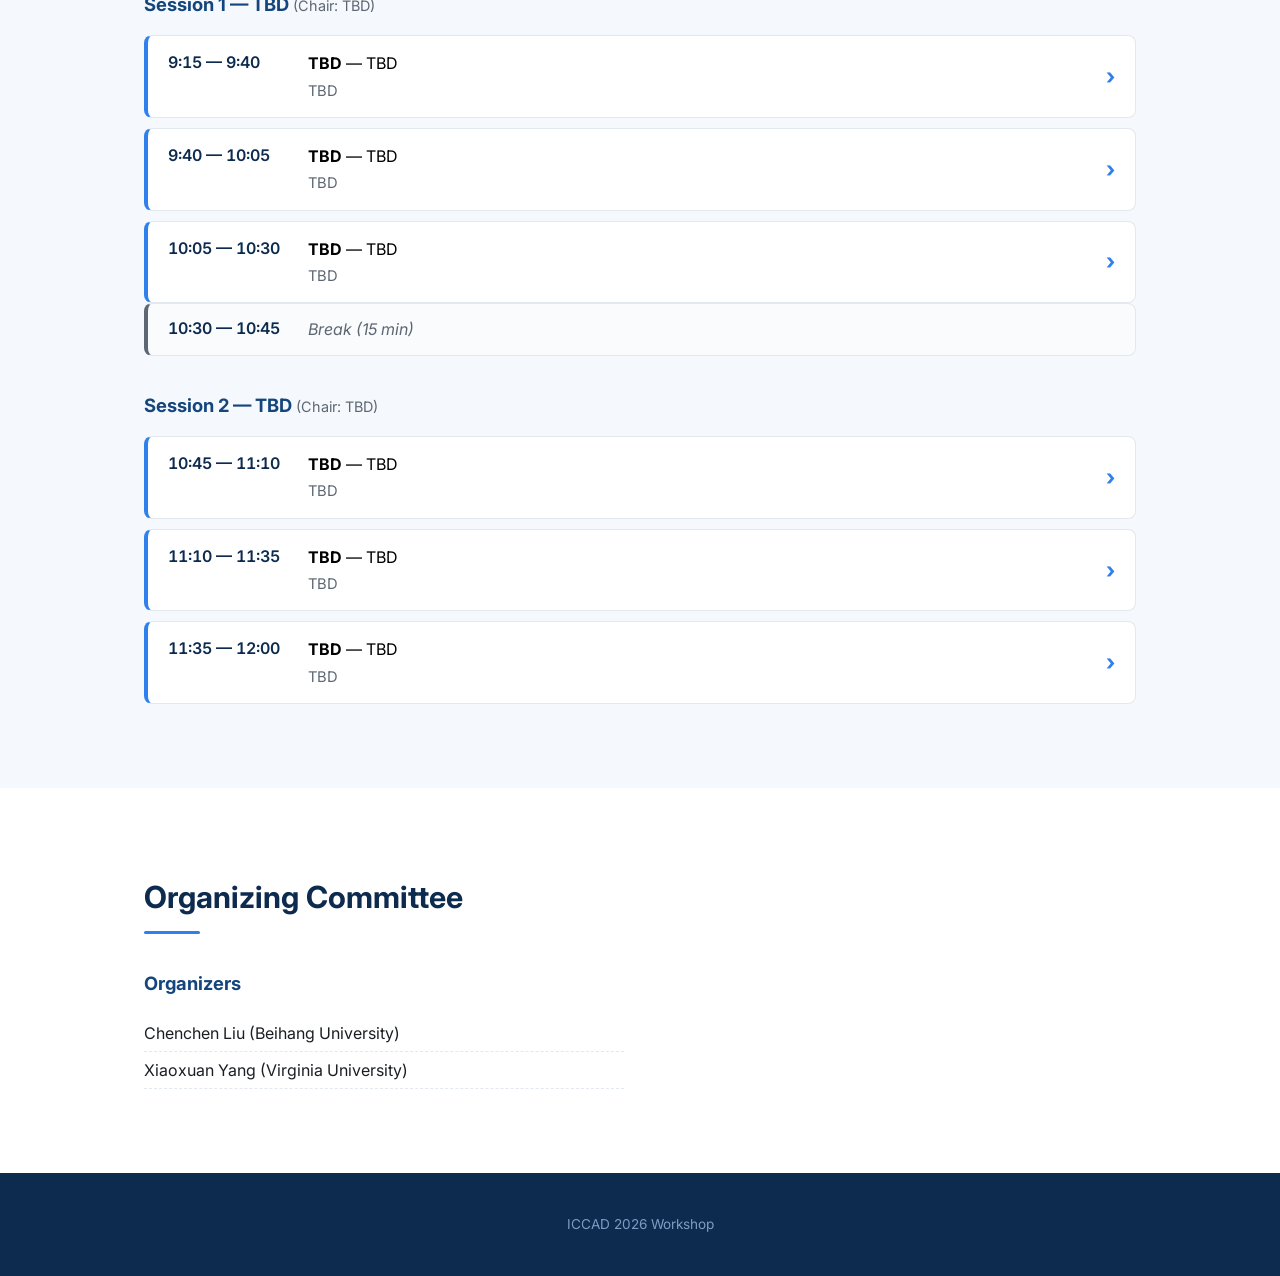
==== commit 34b4886f: "Replace visible placeholder text with TBD" ====
--- a/index.html
+++ b/index.html
@@ -96,21 +96,21 @@
         <h3 class="subhead">Keynote</h3>
         <div class="cards">
           <article class="card card--speaker">
-            <img class="card__photo" src="images/wuyifan.svg" alt="（姓名占位）" />
-            <h4>（姓名占位）</h4><p>（占位大学）</p>
+            <img class="card__photo" src="images/wuyifan.svg" alt="TBD" />
+            <h4>TBD</h4><p>TBD</p>
           </article>
         </div>
 
         <h3 class="subhead">Invited Speakers</h3>
         <div class="cards">
-          <article class="card card--speaker"><img class="card__photo" src="images/wuyifan.svg" alt="（姓名占位）" /><h4>（姓名占位）</h4><p>（占位大学）</p></article>
-          <article class="card card--speaker"><img class="card__photo" src="images/wuyifan.svg" alt="（姓名占位）" /><h4>（姓名占位）</h4><p>（占位大学）</p></article>
-          <article class="card card--speaker"><img class="card__photo" src="images/wuyifan.svg" alt="（姓名占位）" /><h4>（姓名占位）</h4><p>（占位大学）</p></article>
-          <article class="card card--speaker"><img class="card__photo" src="images/wuyifan.svg" alt="（姓名占位）" /><h4>（姓名占位）</h4><p>（占位大学）</p></article>
-          <article class="card card--speaker"><img class="card__photo" src="images/wuyifan.svg" alt="（姓名占位）" /><h4>（姓名占位）</h4><p>（占位大学）</p></article>
-          <article class="card card--speaker"><img class="card__photo" src="images/wuyifan.svg" alt="（姓名占位）" /><h4>（姓名占位）</h4><p>（占位大学）</p></article>
-          <article class="card card--speaker"><img class="card__photo" src="images/wuyifan.svg" alt="（姓名占位）" /><h4>（姓名占位）</h4><p>（占位大学）</p></article>
-          <article class="card card--speaker"><img class="card__photo" src="images/wuyifan.svg" alt="（姓名占位）" /><h4>（姓名占位）</h4><p>（占位大学）</p></article>
+          <article class="card card--speaker"><img class="card__photo" src="images/wuyifan.svg" alt="TBD" /><h4>TBD</h4><p>TBD</p></article>
+          <article class="card card--speaker"><img class="card__photo" src="images/wuyifan.svg" alt="TBD" /><h4>TBD</h4><p>TBD</p></article>
+          <article class="card card--speaker"><img class="card__photo" src="images/wuyifan.svg" alt="TBD" /><h4>TBD</h4><p>TBD</p></article>
+          <article class="card card--speaker"><img class="card__photo" src="images/wuyifan.svg" alt="TBD" /><h4>TBD</h4><p>TBD</p></article>
+          <article class="card card--speaker"><img class="card__photo" src="images/wuyifan.svg" alt="TBD" /><h4>TBD</h4><p>TBD</p></article>
+          <article class="card card--speaker"><img class="card__photo" src="images/wuyifan.svg" alt="TBD" /><h4>TBD</h4><p>TBD</p></article>
+          <article class="card card--speaker"><img class="card__photo" src="images/wuyifan.svg" alt="TBD" /><h4>TBD</h4><p>TBD</p></article>
+          <article class="card card--speaker"><img class="card__photo" src="images/wuyifan.svg" alt="TBD" /><h4>TBD</h4><p>TBD</p></article>
         </div>
       </div>
     </section>
@@ -128,32 +128,32 @@
           </div>
 
           <button type="button" class="slot slot--keynote slot--link"
-            data-name="（姓名占位）" data-role="Keynote" data-time="8:30 — 9:15" data-talk="（主旨报告标题占位）">
+            data-name="TBD" data-role="Keynote" data-time="8:30 — 9:15" data-talk="TBD">
             <span class="slot__time">8:30 — 9:15</span>
             <div class="slot__body">
               <span class="tag">Keynote</span>
-              <p><strong>（姓名占位）</strong> — （占位大学）</p>
-              <p class="slot__talk">（主旨报告标题占位）</p>
+              <p><strong>TBD</strong> — TBD</p>
+              <p class="slot__talk">TBD</p>
             </div>
           </button>
         </div>
 
-        <h3 class="subhead">Session 1 — （分会场主题占位） <span class="chair">(Chair: （姓名占位）)</span></h3>
-        <div class="schedule">
-          <button type="button" class="slot slot--link"
-            data-name="（姓名占位）" data-role="Invited Talk" data-time="9:15 — 9:40" data-talk="（报告标题占位）">
+        <h3 class="subhead">Session 1 — TBD <span class="chair">(Chair: TBD)</span></h3>
+        <div class="schedule">
+          <button type="button" class="slot slot--link"
+            data-name="TBD" data-role="Invited Talk" data-time="9:15 — 9:40" data-talk="TBD">
             <span class="slot__time">9:15 — 9:40</span>
-            <div class="slot__body"><p><strong>（姓名占位）</strong> — （占位大学）</p><p class="slot__talk">（报告标题占位）</p></div>
-          </button>
-          <button type="button" class="slot slot--link"
-            data-name="（姓名占位）" data-role="Invited Talk" data-time="9:40 — 10:05" data-talk="（报告标题占位）">
+            <div class="slot__body"><p><strong>TBD</strong> — TBD</p><p class="slot__talk">TBD</p></div>
+          </button>
+          <button type="button" class="slot slot--link"
+            data-name="TBD" data-role="Invited Talk" data-time="9:40 — 10:05" data-talk="TBD">
             <span class="slot__time">9:40 — 10:05</span>
-            <div class="slot__body"><p><strong>（姓名占位）</strong> — （占位大学）</p><p class="slot__talk">（报告标题占位）</p></div>
-          </button>
-          <button type="button" class="slot slot--link"
-            data-name="（姓名占位）" data-role="Invited Talk" data-time="10:05 — 10:30" data-talk="（报告标题占位）">
+            <div class="slot__body"><p><strong>TBD</strong> — TBD</p><p class="slot__talk">TBD</p></div>
+          </button>
+          <button type="button" class="slot slot--link"
+            data-name="TBD" data-role="Invited Talk" data-time="10:05 — 10:30" data-talk="TBD">
             <span class="slot__time">10:05 — 10:30</span>
-            <div class="slot__body"><p><strong>（姓名占位）</strong> — （占位大学）</p><p class="slot__talk">（报告标题占位）</p></div>
+            <div class="slot__body"><p><strong>TBD</strong> — TBD</p><p class="slot__talk">TBD</p></div>
           </button>
         </div>
 
@@ -164,22 +164,22 @@
           </div>
         </div>
 
-        <h3 class="subhead">Session 2 — （分会场主题占位） <span class="chair">(Chair: （姓名占位）)</span></h3>
-        <div class="schedule">
-          <button type="button" class="slot slot--link"
-            data-name="（姓名占位）" data-role="Invited Talk" data-time="10:45 — 11:10" data-talk="（报告标题占位）">
+        <h3 class="subhead">Session 2 — TBD <span class="chair">(Chair: TBD)</span></h3>
+        <div class="schedule">
+          <button type="button" class="slot slot--link"
+            data-name="TBD" data-role="Invited Talk" data-time="10:45 — 11:10" data-talk="TBD">
             <span class="slot__time">10:45 — 11:10</span>
-            <div class="slot__body"><p><strong>（姓名占位）</strong> — （占位大学）</p><p class="slot__talk">（报告标题占位）</p></div>
-          </button>
-          <button type="button" class="slot slot--link"
-            data-name="（姓名占位）" data-role="Invited Talk" data-time="11:10 — 11:35" data-talk="（报告标题占位）">
+            <div class="slot__body"><p><strong>TBD</strong> — TBD</p><p class="slot__talk">TBD</p></div>
+          </button>
+          <button type="button" class="slot slot--link"
+            data-name="TBD" data-role="Invited Talk" data-time="11:10 — 11:35" data-talk="TBD">
             <span class="slot__time">11:10 — 11:35</span>
-            <div class="slot__body"><p><strong>（姓名占位）</strong> — （占位大学）</p><p class="slot__talk">（报告标题占位）</p></div>
-          </button>
-          <button type="button" class="slot slot--link"
-            data-name="（姓名占位）" data-role="Invited Talk" data-time="11:35 — 12:00" data-talk="（报告标题占位）">
+            <div class="slot__body"><p><strong>TBD</strong> — TBD</p><p class="slot__talk">TBD</p></div>
+          </button>
+          <button type="button" class="slot slot--link"
+            data-name="TBD" data-role="Invited Talk" data-time="11:35 — 12:00" data-talk="TBD">
             <span class="slot__time">11:35 — 12:00</span>
-            <div class="slot__body"><p><strong>（姓名占位）</strong> — （占位大学）</p><p class="slot__talk">（报告标题占位）</p></div>
+            <div class="slot__body"><p><strong>TBD</strong> — TBD</p><p class="slot__talk">TBD</p></div>
           </button>
         </div>
       </div>
@@ -219,7 +219,7 @@
       <h3 class="modal__name" id="modalName"></h3>
       <p class="modal__role" id="modalRole"></p>
       <p class="modal__talk" id="modalTalk"></p>
-      <p class="modal__abstract">（讲者简介与报告摘要占位，内容待定。）</p>
+      <p class="modal__abstract">TBD</p>
     </div>
   </div>
 
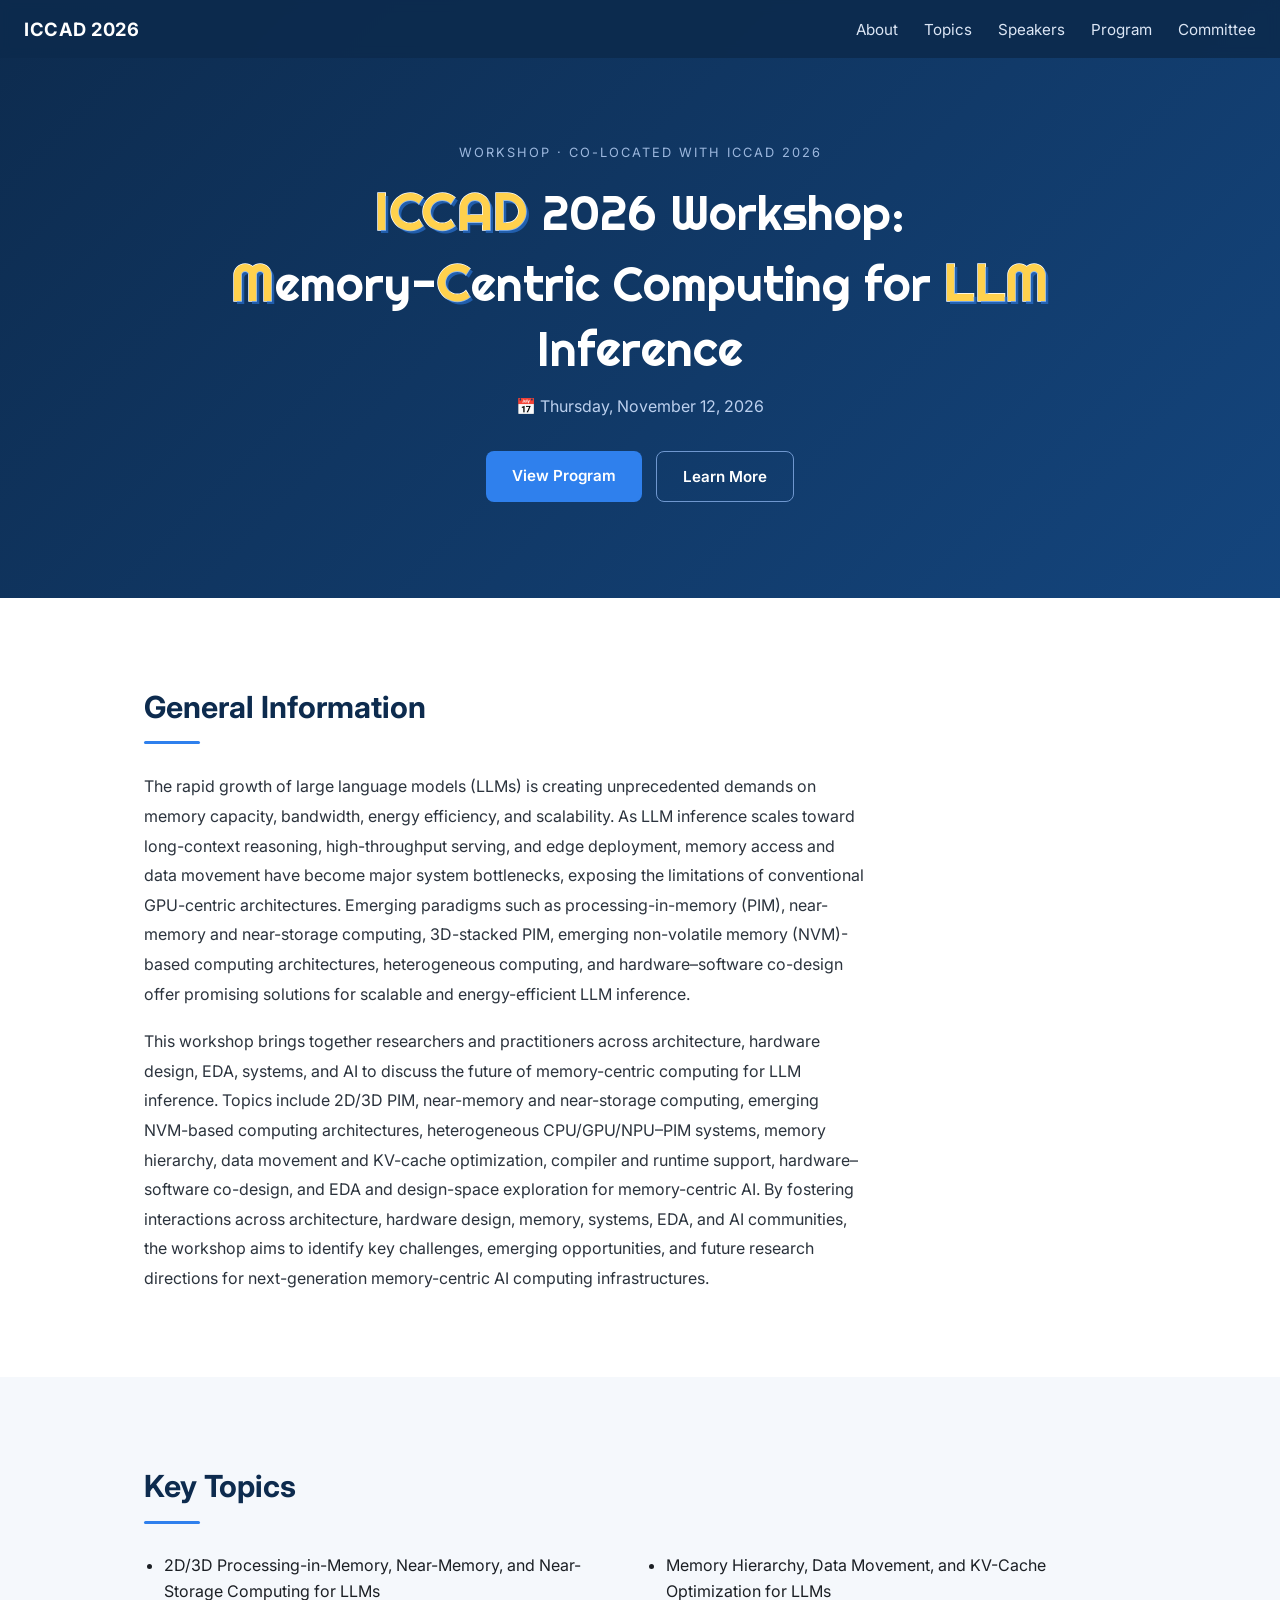
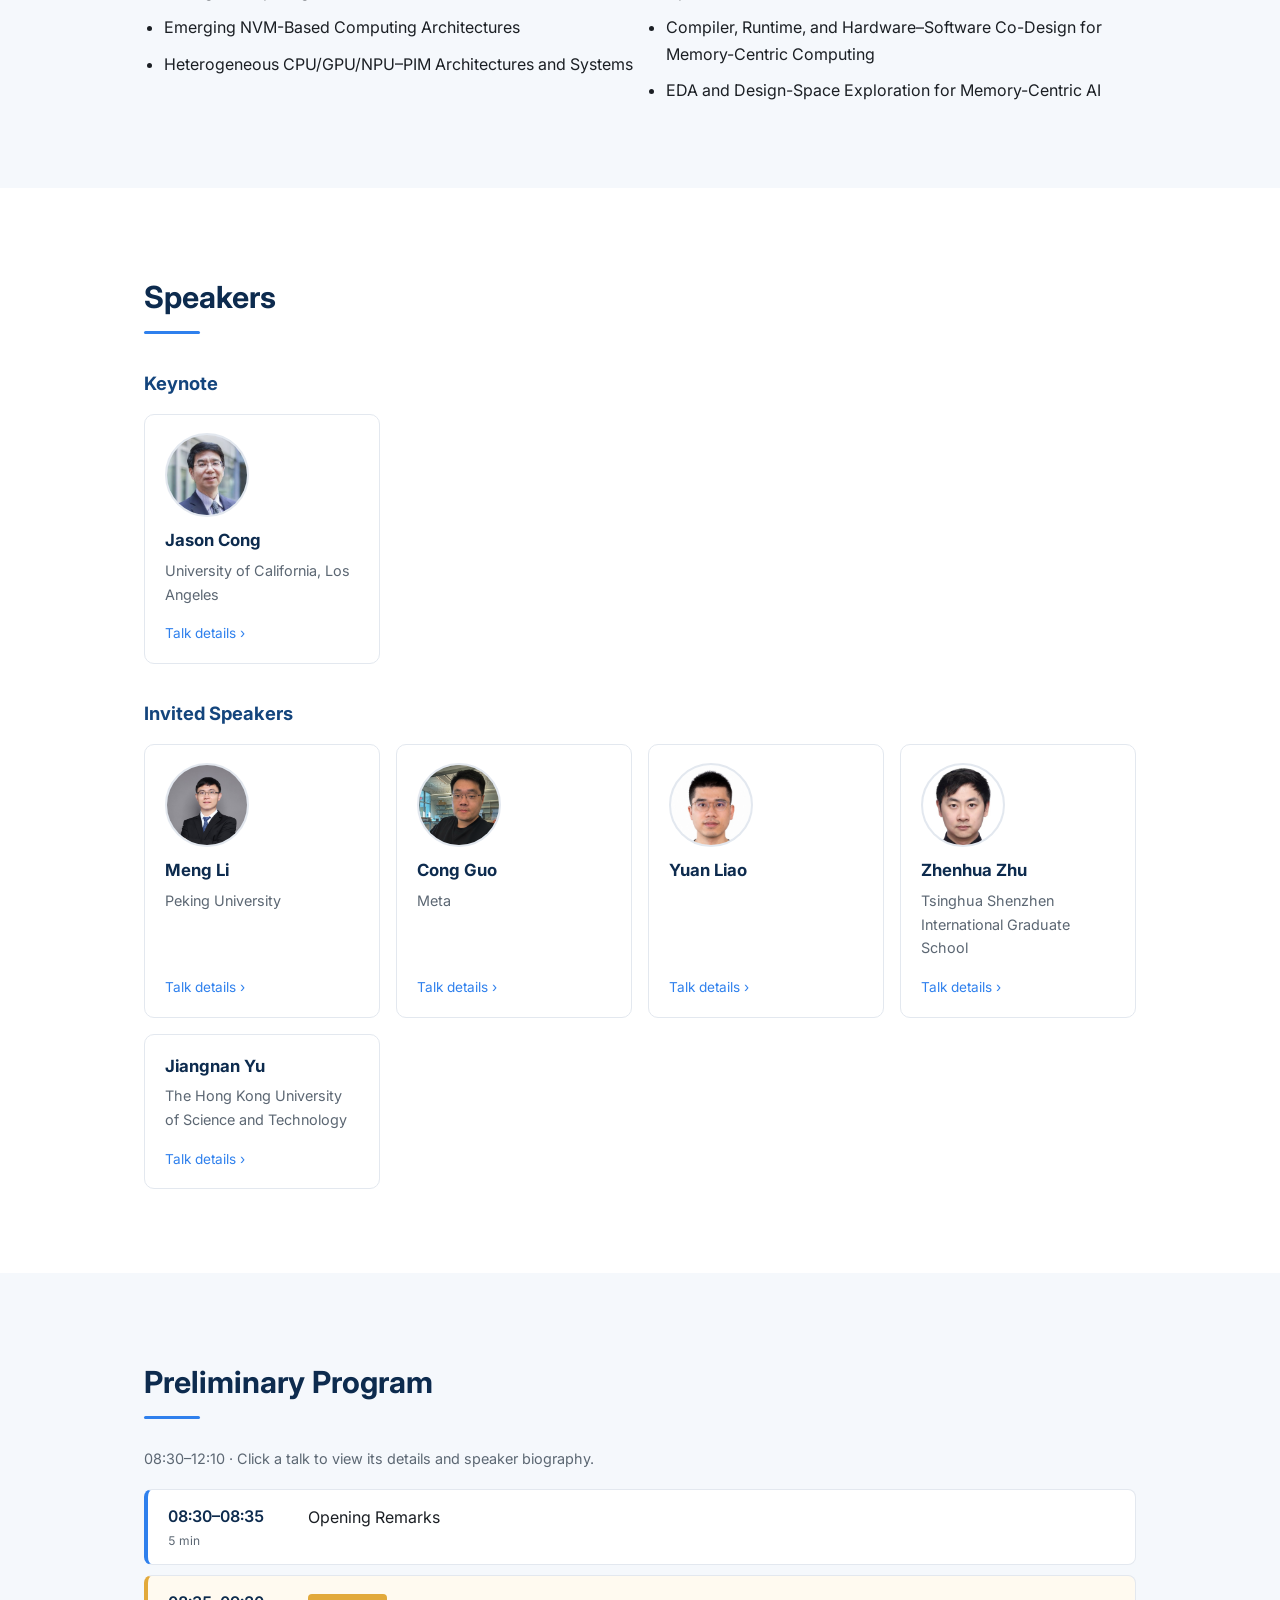
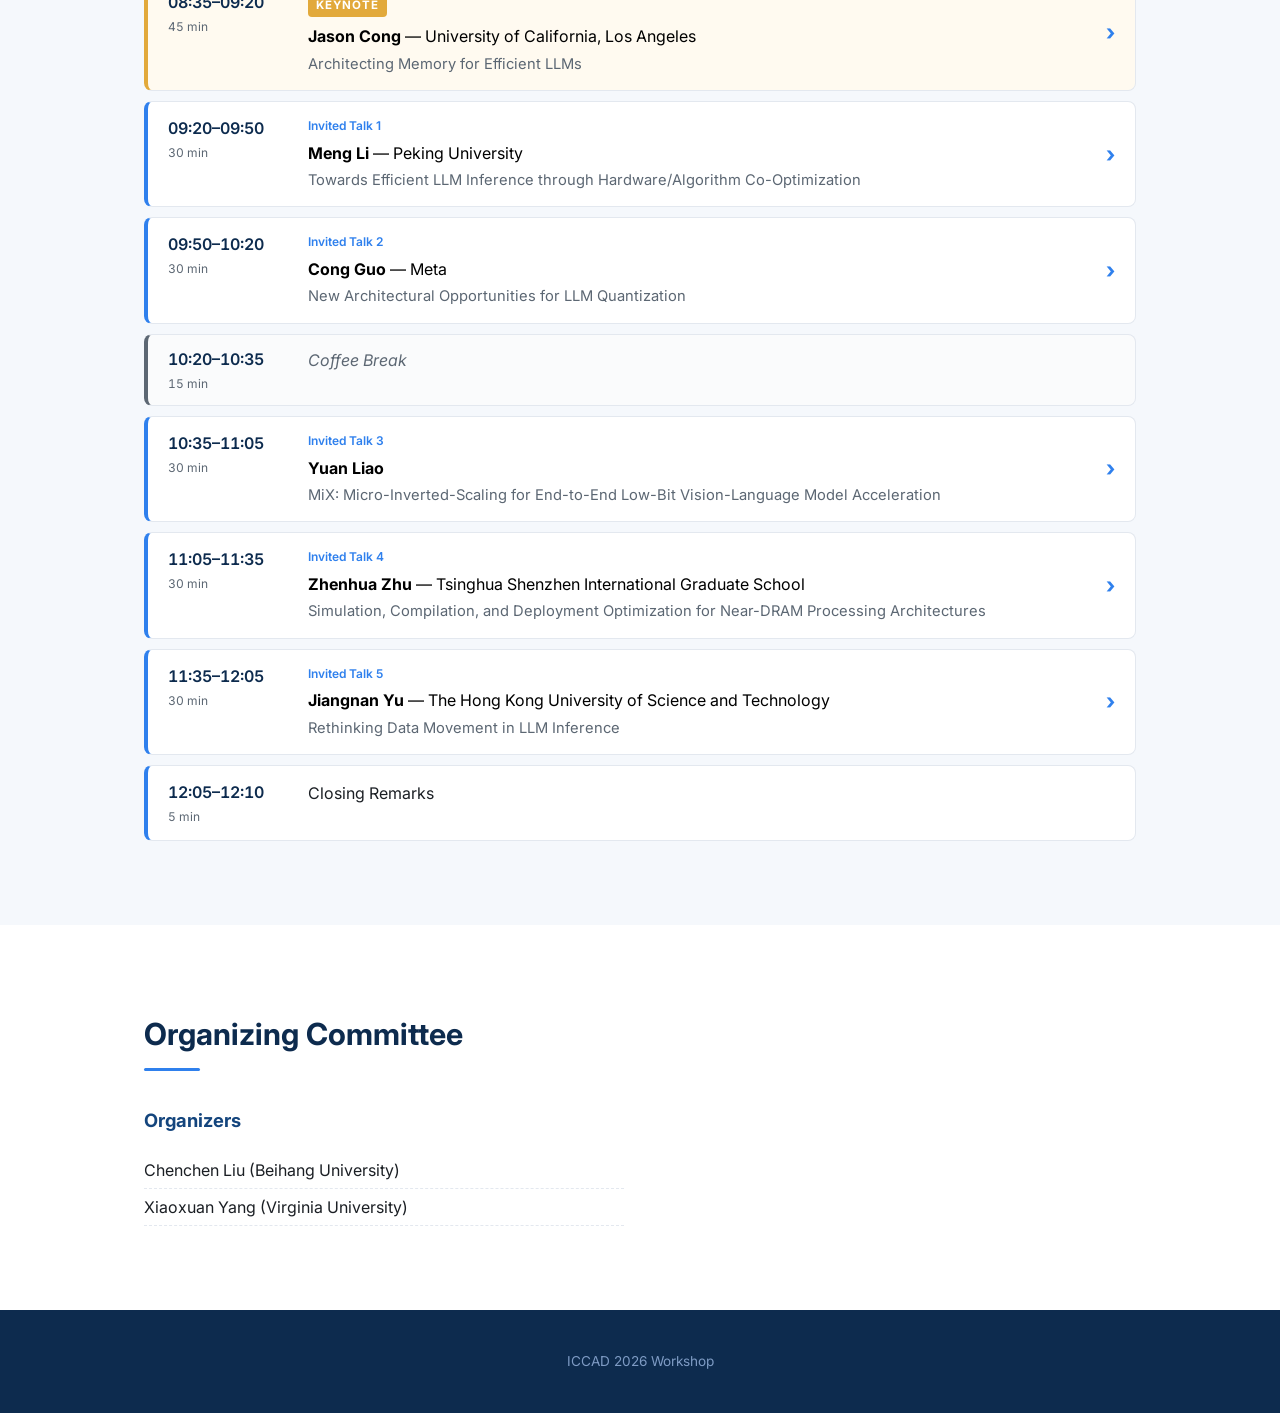
==== commit 3d78beb7: "Update workshop speakers, talk details, and morning schedule" ====
--- a/index.html
+++ b/index.html
@@ -8,7 +8,7 @@
   <link rel="preconnect" href="https://fonts.googleapis.com" />
   <link rel="preconnect" href="https://fonts.gstatic.com" crossorigin />
   <link href="https://fonts.googleapis.com/css2?family=Inter:wght@400;600;700;800&family=Righteous&display=swap" rel="stylesheet" />
-  <link rel="stylesheet" href="css/style.css?v=20260619a" />
+  <link rel="stylesheet" href="css/style.css?v=20261030a" />
 </head>
 <body>
 
@@ -92,25 +92,41 @@
     <section class="section" id="speakers">
       <div class="container">
         <h2 class="section__title">Speakers</h2>
-        <!-- 占位：姓名统一 （姓名占位），单位统一占位大学 -->
         <h3 class="subhead">Keynote</h3>
         <div class="cards">
           <article class="card card--speaker">
-            <img class="card__photo" src="images/wuyifan.svg" alt="TBD" />
-            <h4>TBD</h4><p>TBD</p>
+            <img class="card__photo" src="images/jason-cong.png" alt="Jason Cong" loading="lazy" />
+            <h4>Jason Cong</h4><p>University of California, Los Angeles</p>
+            <button type="button" class="card__details" data-speaker="jason-cong" aria-haspopup="dialog" aria-label="View talk details for Jason Cong">Talk details <span aria-hidden="true">›</span></button>
           </article>
         </div>
-
         <h3 class="subhead">Invited Speakers</h3>
         <div class="cards">
-          <article class="card card--speaker"><img class="card__photo" src="images/wuyifan.svg" alt="TBD" /><h4>TBD</h4><p>TBD</p></article>
-          <article class="card card--speaker"><img class="card__photo" src="images/wuyifan.svg" alt="TBD" /><h4>TBD</h4><p>TBD</p></article>
-          <article class="card card--speaker"><img class="card__photo" src="images/wuyifan.svg" alt="TBD" /><h4>TBD</h4><p>TBD</p></article>
-          <article class="card card--speaker"><img class="card__photo" src="images/wuyifan.svg" alt="TBD" /><h4>TBD</h4><p>TBD</p></article>
-          <article class="card card--speaker"><img class="card__photo" src="images/wuyifan.svg" alt="TBD" /><h4>TBD</h4><p>TBD</p></article>
-          <article class="card card--speaker"><img class="card__photo" src="images/wuyifan.svg" alt="TBD" /><h4>TBD</h4><p>TBD</p></article>
-          <article class="card card--speaker"><img class="card__photo" src="images/wuyifan.svg" alt="TBD" /><h4>TBD</h4><p>TBD</p></article>
-          <article class="card card--speaker"><img class="card__photo" src="images/wuyifan.svg" alt="TBD" /><h4>TBD</h4><p>TBD</p></article>
+          <article class="card card--speaker">
+            <img class="card__photo" src="images/meng-li.jpeg" alt="Meng Li" loading="lazy" />
+            <h4>Meng Li</h4><p>Peking University</p>
+            <button type="button" class="card__details" data-speaker="meng-li" aria-haspopup="dialog" aria-label="View talk details for Meng Li">Talk details <span aria-hidden="true">›</span></button>
+          </article>
+          <article class="card card--speaker">
+            <img class="card__photo" src="images/cong-guo.png" alt="Cong Guo" loading="lazy" />
+            <h4>Cong Guo</h4><p>Meta</p>
+            <button type="button" class="card__details" data-speaker="cong-guo" aria-haspopup="dialog" aria-label="View talk details for Cong Guo">Talk details <span aria-hidden="true">›</span></button>
+          </article>
+          <article class="card card--speaker">
+            <img class="card__photo" src="images/yuan-liao.jpeg" alt="Yuan Liao" loading="lazy" />
+            <h4>Yuan Liao</h4>
+            <button type="button" class="card__details" data-speaker="yuan-liao" aria-haspopup="dialog" aria-label="View talk details for Yuan Liao">Talk details <span aria-hidden="true">›</span></button>
+          </article>
+          <article class="card card--speaker">
+            <img class="card__photo" src="images/zhenhua-zhu.png" alt="Zhenhua Zhu" loading="lazy" />
+            <h4>Zhenhua Zhu</h4><p>Tsinghua Shenzhen International Graduate School</p>
+            <button type="button" class="card__details" data-speaker="zhenhua-zhu" aria-haspopup="dialog" aria-label="View talk details for Zhenhua Zhu">Talk details <span aria-hidden="true">›</span></button>
+          </article>
+          <article class="card card--speaker">
+
+            <h4>Jiangnan Yu</h4><p>The Hong Kong University of Science and Technology</p>
+            <button type="button" class="card__details" data-speaker="jiangnan-yu" aria-haspopup="dialog" aria-label="View talk details for Jiangnan Yu">Talk details <span aria-hidden="true">›</span></button>
+          </article>
         </div>
       </div>
     </section>
@@ -119,68 +135,86 @@
     <section class="section section--alt" id="program">
       <div class="container">
         <h2 class="section__title">Preliminary Program</h2>
-        <p class="program__hint">Click any session with a speaker to view details.</p>
-
+        <p class="program__hint">08:30–12:10 · Click a talk to view its details and speaker biography.</p>
         <div class="schedule">
           <div class="slot">
-            <span class="slot__time">8:20 — 8:30</span>
-            <div class="slot__body"><p>Introduction and opening remarks</p></div>
+            <span class="slot__time">08:30–08:35<small>5 min</small></span>
+            <div class="slot__body"><p>Opening Remarks</p></div>
           </div>
-
-          <button type="button" class="slot slot--keynote slot--link"
-            data-name="TBD" data-role="Keynote" data-time="8:30 — 9:15" data-talk="TBD">
-            <span class="slot__time">8:30 — 9:15</span>
-            <div class="slot__body">
+          <button type="button" class="slot slot--link slot--keynote" aria-haspopup="dialog"
+            data-speaker="jason-cong" data-name="Jason Cong" data-role="Keynote"
+            data-time="08:35–09:20 · 45 min" data-affiliation="University of California, Los Angeles"
+            data-photo="images/jason-cong.png" data-talk="Architecting Memory for Efficient LLMs">
+            <span class="slot__time">08:35–09:20<small>45 min</small></span>
+            <span class="slot__body">
               <span class="tag">Keynote</span>
-              <p><strong>TBD</strong> — TBD</p>
-              <p class="slot__talk">TBD</p>
-            </div>
-          </button>
-        </div>
-
-        <h3 class="subhead">Session 1 — TBD <span class="chair">(Chair: TBD)</span></h3>
-        <div class="schedule">
-          <button type="button" class="slot slot--link"
-            data-name="TBD" data-role="Invited Talk" data-time="9:15 — 9:40" data-talk="TBD">
-            <span class="slot__time">9:15 — 9:40</span>
-            <div class="slot__body"><p><strong>TBD</strong> — TBD</p><p class="slot__talk">TBD</p></div>
-          </button>
-          <button type="button" class="slot slot--link"
-            data-name="TBD" data-role="Invited Talk" data-time="9:40 — 10:05" data-talk="TBD">
-            <span class="slot__time">9:40 — 10:05</span>
-            <div class="slot__body"><p><strong>TBD</strong> — TBD</p><p class="slot__talk">TBD</p></div>
-          </button>
-          <button type="button" class="slot slot--link"
-            data-name="TBD" data-role="Invited Talk" data-time="10:05 — 10:30" data-talk="TBD">
-            <span class="slot__time">10:05 — 10:30</span>
-            <div class="slot__body"><p><strong>TBD</strong> — TBD</p><p class="slot__talk">TBD</p></div>
-          </button>
-        </div>
-
-        <div class="schedule">
+              <span class="slot__speaker"><strong>Jason Cong</strong> — University of California, Los Angeles</span>
+              <span class="slot__talk">Architecting Memory for Efficient LLMs</span>
+            </span>
+          </button>
+          <button type="button" class="slot slot--link" aria-haspopup="dialog"
+            data-speaker="meng-li" data-name="Meng Li" data-role="Invited Talk 1"
+            data-time="09:20–09:50 · 30 min" data-affiliation="Peking University"
+            data-photo="images/meng-li.jpeg" data-talk="Towards Efficient LLM Inference through Hardware/Algorithm Co-Optimization">
+            <span class="slot__time">09:20–09:50<small>30 min</small></span>
+            <span class="slot__body">
+              <span class="slot__label">Invited Talk 1</span>
+              <span class="slot__speaker"><strong>Meng Li</strong> — Peking University</span>
+              <span class="slot__talk">Towards Efficient LLM Inference through Hardware/Algorithm Co-Optimization</span>
+            </span>
+          </button>
+          <button type="button" class="slot slot--link" aria-haspopup="dialog"
+            data-speaker="cong-guo" data-name="Cong Guo" data-role="Invited Talk 2"
+            data-time="09:50–10:20 · 30 min" data-affiliation="Meta"
+            data-photo="images/cong-guo.png" data-talk="New Architectural Opportunities for LLM Quantization">
+            <span class="slot__time">09:50–10:20<small>30 min</small></span>
+            <span class="slot__body">
+              <span class="slot__label">Invited Talk 2</span>
+              <span class="slot__speaker"><strong>Cong Guo</strong> — Meta</span>
+              <span class="slot__talk">New Architectural Opportunities for LLM Quantization</span>
+            </span>
+          </button>
           <div class="slot slot--break">
-            <span class="slot__time">10:30 — 10:45</span>
-            <div class="slot__body"><p>Break (15 min)</p></div>
+            <span class="slot__time">10:20–10:35<small>15 min</small></span>
+            <div class="slot__body"><p>Coffee Break</p></div>
           </div>
-        </div>
-
-        <h3 class="subhead">Session 2 — TBD <span class="chair">(Chair: TBD)</span></h3>
-        <div class="schedule">
-          <button type="button" class="slot slot--link"
-            data-name="TBD" data-role="Invited Talk" data-time="10:45 — 11:10" data-talk="TBD">
-            <span class="slot__time">10:45 — 11:10</span>
-            <div class="slot__body"><p><strong>TBD</strong> — TBD</p><p class="slot__talk">TBD</p></div>
-          </button>
-          <button type="button" class="slot slot--link"
-            data-name="TBD" data-role="Invited Talk" data-time="11:10 — 11:35" data-talk="TBD">
-            <span class="slot__time">11:10 — 11:35</span>
-            <div class="slot__body"><p><strong>TBD</strong> — TBD</p><p class="slot__talk">TBD</p></div>
-          </button>
-          <button type="button" class="slot slot--link"
-            data-name="TBD" data-role="Invited Talk" data-time="11:35 — 12:00" data-talk="TBD">
-            <span class="slot__time">11:35 — 12:00</span>
-            <div class="slot__body"><p><strong>TBD</strong> — TBD</p><p class="slot__talk">TBD</p></div>
-          </button>
+          <button type="button" class="slot slot--link" aria-haspopup="dialog"
+            data-speaker="yuan-liao" data-name="Yuan Liao" data-role="Invited Talk 3"
+            data-time="10:35–11:05 · 30 min" data-affiliation=""
+            data-photo="images/yuan-liao.jpeg" data-talk="MiX: Micro-Inverted-Scaling for End-to-End Low-Bit Vision-Language Model Acceleration">
+            <span class="slot__time">10:35–11:05<small>30 min</small></span>
+            <span class="slot__body">
+              <span class="slot__label">Invited Talk 3</span>
+              <span class="slot__speaker"><strong>Yuan Liao</strong></span>
+              <span class="slot__talk">MiX: Micro-Inverted-Scaling for End-to-End Low-Bit Vision-Language Model Acceleration</span>
+            </span>
+          </button>
+          <button type="button" class="slot slot--link" aria-haspopup="dialog"
+            data-speaker="zhenhua-zhu" data-name="Zhenhua Zhu" data-role="Invited Talk 4"
+            data-time="11:05–11:35 · 30 min" data-affiliation="Tsinghua Shenzhen International Graduate School"
+            data-photo="images/zhenhua-zhu.png" data-talk="Simulation, Compilation, and Deployment Optimization for Near-DRAM Processing Architectures">
+            <span class="slot__time">11:05–11:35<small>30 min</small></span>
+            <span class="slot__body">
+              <span class="slot__label">Invited Talk 4</span>
+              <span class="slot__speaker"><strong>Zhenhua Zhu</strong> — Tsinghua Shenzhen International Graduate School</span>
+              <span class="slot__talk">Simulation, Compilation, and Deployment Optimization for Near-DRAM Processing Architectures</span>
+            </span>
+          </button>
+          <button type="button" class="slot slot--link" aria-haspopup="dialog"
+            data-speaker="jiangnan-yu" data-name="Jiangnan Yu" data-role="Invited Talk 5"
+            data-time="11:35–12:05 · 30 min" data-affiliation="The Hong Kong University of Science and Technology"
+            data-photo="" data-talk="Rethinking Data Movement in LLM Inference">
+            <span class="slot__time">11:35–12:05<small>30 min</small></span>
+            <span class="slot__body">
+              <span class="slot__label">Invited Talk 5</span>
+              <span class="slot__speaker"><strong>Jiangnan Yu</strong> — The Hong Kong University of Science and Technology</span>
+              <span class="slot__talk">Rethinking Data Movement in LLM Inference</span>
+            </span>
+          </button>
+          <div class="slot">
+            <span class="slot__time">12:05–12:10<small>5 min</small></span>
+            <div class="slot__body"><p>Closing Remarks</p></div>
+          </div>
         </div>
       </div>
     </section>
@@ -214,15 +248,73 @@
     <div class="modal__backdrop" data-close></div>
     <div class="modal__dialog" role="dialog" aria-modal="true" aria-labelledby="modalName">
       <button class="modal__close" data-close aria-label="Close">&times;</button>
-      <img class="modal__photo" id="modalPhoto" src="images/wuyifan.svg" alt="" />
+      <img class="modal__photo" id="modalPhoto" alt="" hidden />
       <p class="modal__time" id="modalTime"></p>
       <h3 class="modal__name" id="modalName"></h3>
       <p class="modal__role" id="modalRole"></p>
       <p class="modal__talk" id="modalTalk"></p>
-      <p class="modal__abstract">TBD</p>
+      <div class="modal__details" id="modalDetails"></div>
     </div>
   </div>
 
-  <script src="js/main.js?v=20260619a"></script>
+    <template id="details-jason-cong">
+      <section class="modal__section">
+        <h4>Biography</h4>
+        <p>JASON CONG is the Volgenau Chair for Engineering Excellence Professor at the UCLA Computer Science Department (and a former department chair), with joint appointment from the Electrical and Computer Engineering Department. He is the director of Center for Domain-Specific Computing (CDSC) and the director of VLSI Architecture, Synthesis, and Technology (VAST) Laboratory. Dr. Cong’s research interests include novel architectures and compilation for customizable computing, synthesis of VLSI circuits and systems, and quantum computing. He has over 600 publications in these areas, including 20 best paper awards, and 6 papers in the FPGA and Reconfigurable Computing Hall of Fame. He and his former students co-founded AutoESL, which developed the most widely used high-level synthesis tool for FPGAs (renamed to Vivado HLS and Vitis HLS after Xilinx’s acquisition). He is member of the National Academy of Engineering, the American Academy of Arts and Sciences, and a Fellow of ACM, IEEE, and the National Academy of Inventors. He is recipient of the SIA University Research Award, the EDAA Achievement Award, He was honored for the IEEE Robert N. Noyce Medal “for fundamental contributions to electronic design automation and FPGA design methods” in 2022, the Phil Kaufman Award, the highest recognition in EDA, in 2024, and the ACM Chuck Thacker Breakthrough Award in 2025 “for fundamental contributions to the design and automation of field-programmable systems and customizable computing.”</p>
+      </section>
+  </template>
+  <template id="details-meng-li">
+      <section class="modal__section">
+        <h4>Abstract</h4>
+        <p>The rapid development of large language models (LLMs), e.g., ChatGPT, has brought significant technological innovations to fields such as Natural Language Processing (NLP) and multi-modal AI. However, the autoregressive decoding nature of LLMs, together with the scaling law, leads to severe memory and bandwidth bottlenecks. In this talk, we will focus on our recent works that leverage in-Flash and near-Flash computing to support state-of-the-art LLMs efficiently. We will also discuss the new opportunities and challenges associated with Flash-centric computing.</p>
+      </section>
+      <section class="modal__section">
+        <h4>Biography</h4>
+        <p>Dr. Meng Li joined the School of Integrated Circuits and the Institute for Artificial Intelligence at Peking University in 2022 as an Boya Young Fellow Assistant Professor. Prior to joining Peking University, he worked at Facebook’s Reality Labs in the United States as a Technical Lead, where he led the research on efficient AI algorithms and systems for AR glasses. He received his Ph.D. from the University of Texas at Austin in 2018 and his B.S. from Peking University in 2013. His research focuses on efficient and reliable multimodal AI acceleration hardware and systems. He has published over 130 papers in top-tier conferences and journals, with more than 10,000 citations. Additionally, he has been honored with numerous awards, including the ACM SIGDA Outstanding Young Faculty Award, Ant Group InTech Future Award, CCF Integrated Circuits Early Career Award, the European Design and Automation Association (EDAA) Outstanding Dissertation Award, etc.</p>
+      </section>
+  </template>
+  <template id="details-cong-guo">
+      <section class="modal__section">
+        <h4>Abstract</h4>
+        <p>Quantization has become an essential design consideration across the modern AI stack, from models and systems to hardware architectures and chips. Its role extends beyond reducing numerical precision: it increasingly shapes how computation is represented, organized, and executed. This talk examines quantization through three levels: numerical representation, hardware architecture, and computing paradigm. At the first level, the question is how to represent model values with fewer bits while preserving accuracy. At the second, the focus shifts from individual numbers to how representations and architectures can be designed together around model characteristics. At the third, quantization opens the possibility of rethinking computation itself: rather than reconstructing compressed values for conventional arithmetic, can we organize computation directly around their compressed representations? Drawing on our research across these levels, I will discuss how this progression creates new architectural opportunities for LLM inference.</p>
+      </section>
+      <section class="modal__section">
+        <h4>Biography</h4>
+        <p>Cong Guo is a Postdoctoral Researcher on the AI and Systems Co-Design team at Meta. Previously, he was a Postdoctoral Associate at Duke University, working with Professors Yiran Chen and Hai (Helen) Li. He received his Ph.D. in Computer Science from Shanghai Jiao Tong University in 2023. His research focuses on computer architecture and hardware–software co-design for efficient AI systems, particularly sparsity- and quantization-aware architectures and LLM inference. His work has received Best Paper nominations at HPCA 2026 and ASPLOS 2026, and an IEEE Micro Top Picks Honorable Mention in 2022.</p>
+      </section>
+  </template>
+  <template id="details-yuan-liao">
+      <section class="modal__section">
+        <h4>Abstract</h4>
+        <p>The deployment of Vision-Language Models (VLMs) on edge devices is severely bottlenecked by memory bandwidth, necessitating aggressive sub-8-bit quantization. Since edge accelerators are strictly constrained by area and power, they require end-to-end quantized models. However, the extreme dynamic range gap between multi-modal tokens causes standard block formats to suffer &quot;microscaling collapse,&quot; where a single massive outlier hijacks the shared exponent, underflowing surrounding elements and destroying attention maps. To break this bottleneck, we propose Micro-Inverted-Scaling (MiX), a novel format that mathematically inverts the microscaling paradigm: rather than grouping multiple mantissas under one shared exponent, MiX groups private, per-element exponents under a single shared mantissa. To handle asymmetric VLM outlier topologies, we introduce an adaptive dual-format (MiX-MX) inference framework. By algebraically factoring out the shared MiX mantissa, this framework maps to a custom accelerator, replacing multipliers with efficient shifters. Evaluated end-to-end on multiple VLMs, our 4.5-bit MiX formulation exhibits equivalent or superior accuracy on multi-modal benchmarks compared to NVFP4. Simultaneously, the MiX accelerator delivers a 25% improvement in area efficiency over the NVFP4 baseline and a 2.3-4.5x speedup with 1.4-2.9x energy reduction across models compared to the state-of-the-art accelerator Focus, proving the inverted-scaling datapath is physically superior for efficient VLM deployment.</p>
+      </section>
+      <section class="modal__section">
+        <h4>Biography</h4>
+        <p>Yuan Liao earned his Ph.D. in Electrical and Computer Engineering from Cornell University in 2026, following his B.S. and M.S. in Electrical Engineering from the University of Washington. His research explores the intersection of hardware-software co-design, with a specific focus on edge AI accelerator architecture and low-precision, approximate arithmetic unit microarchitectures.</p>
+      </section>
+  </template>
+  <template id="details-zhenhua-zhu">
+      <section class="modal__section">
+        <h4>Abstract</h4>
+        <p>Near-DRAM processing architectures (NDP) addresses the memory wall bottleneck by placing computation close to DRAM, exploiting high internal bandwidth and reducing off-chip data transfers. However, diverse NDP architectures differ in memory hierarchy, processing-unit placement, buffer design, dataflow constraints, and DRAM timing behavior, making efficient deployment difficult. This talk presents our work on simulation, compilation, and deployment optimization for NDP architectures. We first introduce UniNDP, a unified framework for architecture abstraction, instruction generation, cycle-level simulation, and design-space exploration across different NDP systems. We then discuss the challenges and opportunities of bringing NDP into the low-bit floating-point era, and present NDP compiler and data layout optimizations to improve end-to-end performance for low-bit floating-point data-based large language model inference.</p>
+      </section>
+      <section class="modal__section">
+        <h4>Biography</h4>
+        <p>Zhenhua Zhu is an Assistant Professor at Tsinghua Shenzhen International Graduate School (SIGS) and a Visiting Scholar at HKUST. He received his Ph.D. and B.S. degrees from the Department of Electronic Engineering, Tsinghua University, in 2024 and 2018, respectively. His research interests include processing-in-memory, near-memory computing, and domain-specific computer architectures. He has published more than 20 papers as the first/corresponding author, with over 2,400 citations. He has received HPCA 2025 Best Paper Honorable Mention Award and DATE 2023 Best Paper Nomination.</p>
+      </section>
+  </template>
+  <template id="details-jiangnan-yu">
+      <section class="modal__section">
+        <h4>Abstract</h4>
+        <p>Large language model (LLM) inference places growing pressure on memory bandwidth and capacity. Bringing computation closer to memory reduces transfer distance. However, the amount of data moved still depends on how weights are represented and how attention is executed. This talk examines a common design principle: exploit workload structure to determine what data to move, what intermediate results to materialize, and when to fetch them.</p>
+        <p>For model weights, I will discuss how McPAL maps unstructured sparsity onto multi-chiplet HBM-PIM and how Delta-MoE exploits shared expert structure to transfer deltas while keeping a common base in GPU memory. For attention, I will discuss how SwiftCIM combines tightly coupled ReRAM storage with SRAM-based digital computation and fused dataflows to reduce intermediate traffic, and how STS reuses draft-model attention signals to select and prefetch KV data while retaining the full cache. Together, these studies illustrate how workload structure can reshape data representation and execution across the memory hierarchy. I will conclude by examining when reduced data movement translates into end-to-end gains, accounting for the added computation and coordination costs as well as model accuracy.</p>
+      </section>
+      <section class="modal__section">
+        <h4>Biography</h4>
+        <p>Jiangnan Yu is a Ph.D. candidate in Electronic and Computer Engineering at The Hong Kong University of Science and Technology (HKUST), advised by Prof. Yuan Xie in the FACT Lab. Her research focuses on efficient LLM serving and memory-centric AI systems across the software–hardware boundary, including MoE serving, KV-cache movement, and PIM/CIM acceleration. She received her M.S. and B.S. in Microelectronics from Fudan University.</p>
+      </section>
+  </template>
+
+  <script src="js/main.js?v=20261030a"></script>
 </body>
 </html>
--- a/css/style.css
+++ b/css/style.css
@@ -155,10 +155,22 @@
 }
 
 /* ===== Speaker card photos —— 左对齐 ===== */
-.card--speaker { text-align: left; }
+.card--speaker { text-align: left; display: flex; flex-direction: column; align-items: flex-start; }
+.card__details {
+  margin-top: auto; padding: 16px 0 0; border: 0; background: none;
+  font: inherit; font-size: .85rem; color: var(--accent); cursor: pointer; text-align: left;
+}
+.card__details:hover { text-decoration: underline; }
+.card__details:focus-visible, .slot--link:focus-visible, .modal__close:focus-visible {
+  outline: 3px solid var(--accent); outline-offset: 4px;
+}
+.slot__time small { display: block; font-size: .75rem; font-weight: 400; color: var(--muted); margin-top: 4px; }
+.slot__label { display: block; color: var(--accent); font-size: .75rem; font-weight: 600; margin-bottom: 4px; }
+.slot__speaker, .slot__talk { display: block; }
+.slot__body { min-width: 0; overflow-wrap: anywhere; }
 .card__photo {
   width: 84px; height: 84px; border-radius: 50%;
-  object-fit: cover; background: #e6edf6; margin: 0 0 10px; display: block;
+  object-fit: cover; object-position: center top; background: #e6edf6; margin: 0 0 10px; display: block;
   border: 2px solid var(--line);
 }
 
@@ -180,7 +192,8 @@
 .modal__backdrop { position: absolute; inset: 0; background: rgba(8, 22, 42, .6); }
 .modal__dialog {
   position: relative; z-index: 1; background: #fff; border-radius: 14px;
-  max-width: 440px; width: calc(100% - 40px); padding: 30px 28px; text-align: center;
+  max-width: 760px; width: calc(100% - 40px); padding: 32px; text-align: left;
+  max-height: calc(100dvh - 40px); overflow-y: auto; overscroll-behavior: contain;
   box-shadow: 0 20px 60px rgba(8, 22, 42, .35);
 }
 .modal__close {
@@ -188,9 +201,14 @@
   font-size: 1.8rem; line-height: 1; color: var(--muted); cursor: pointer;
 }
 .modal__photo {
-  width: 110px; height: 110px; border-radius: 50%; object-fit: cover;
-  background: #e6edf6; margin: 0 auto 14px; display: block; border: 2px solid var(--line);
-}
+  width: 110px; height: 110px; border-radius: 50%; object-fit: cover; object-position: center top;
+  background: #e6edf6; margin: 0 0 14px; display: block; border: 2px solid var(--line);
+}
+.modal__photo[hidden] { display: none; }
+.modal__section { margin-top: 24px; }
+.modal__section h4 { margin: 0 0 8px; color: var(--navy); }
+.modal__section p { margin: 0 0 14px; color: #364453; font-size: .94rem; line-height: 1.75; }
+.modal__section p:last-child { margin-bottom: 0; }
 .modal__time { color: var(--accent); font-weight: 600; margin: 0 0 4px; font-variant-numeric: tabular-nums; }
 .modal__name { color: var(--navy); margin: 0 0 2px; font-size: 1.3rem; }
 .modal__role { color: var(--muted); margin: 0 0 14px; font-size: .9rem; }
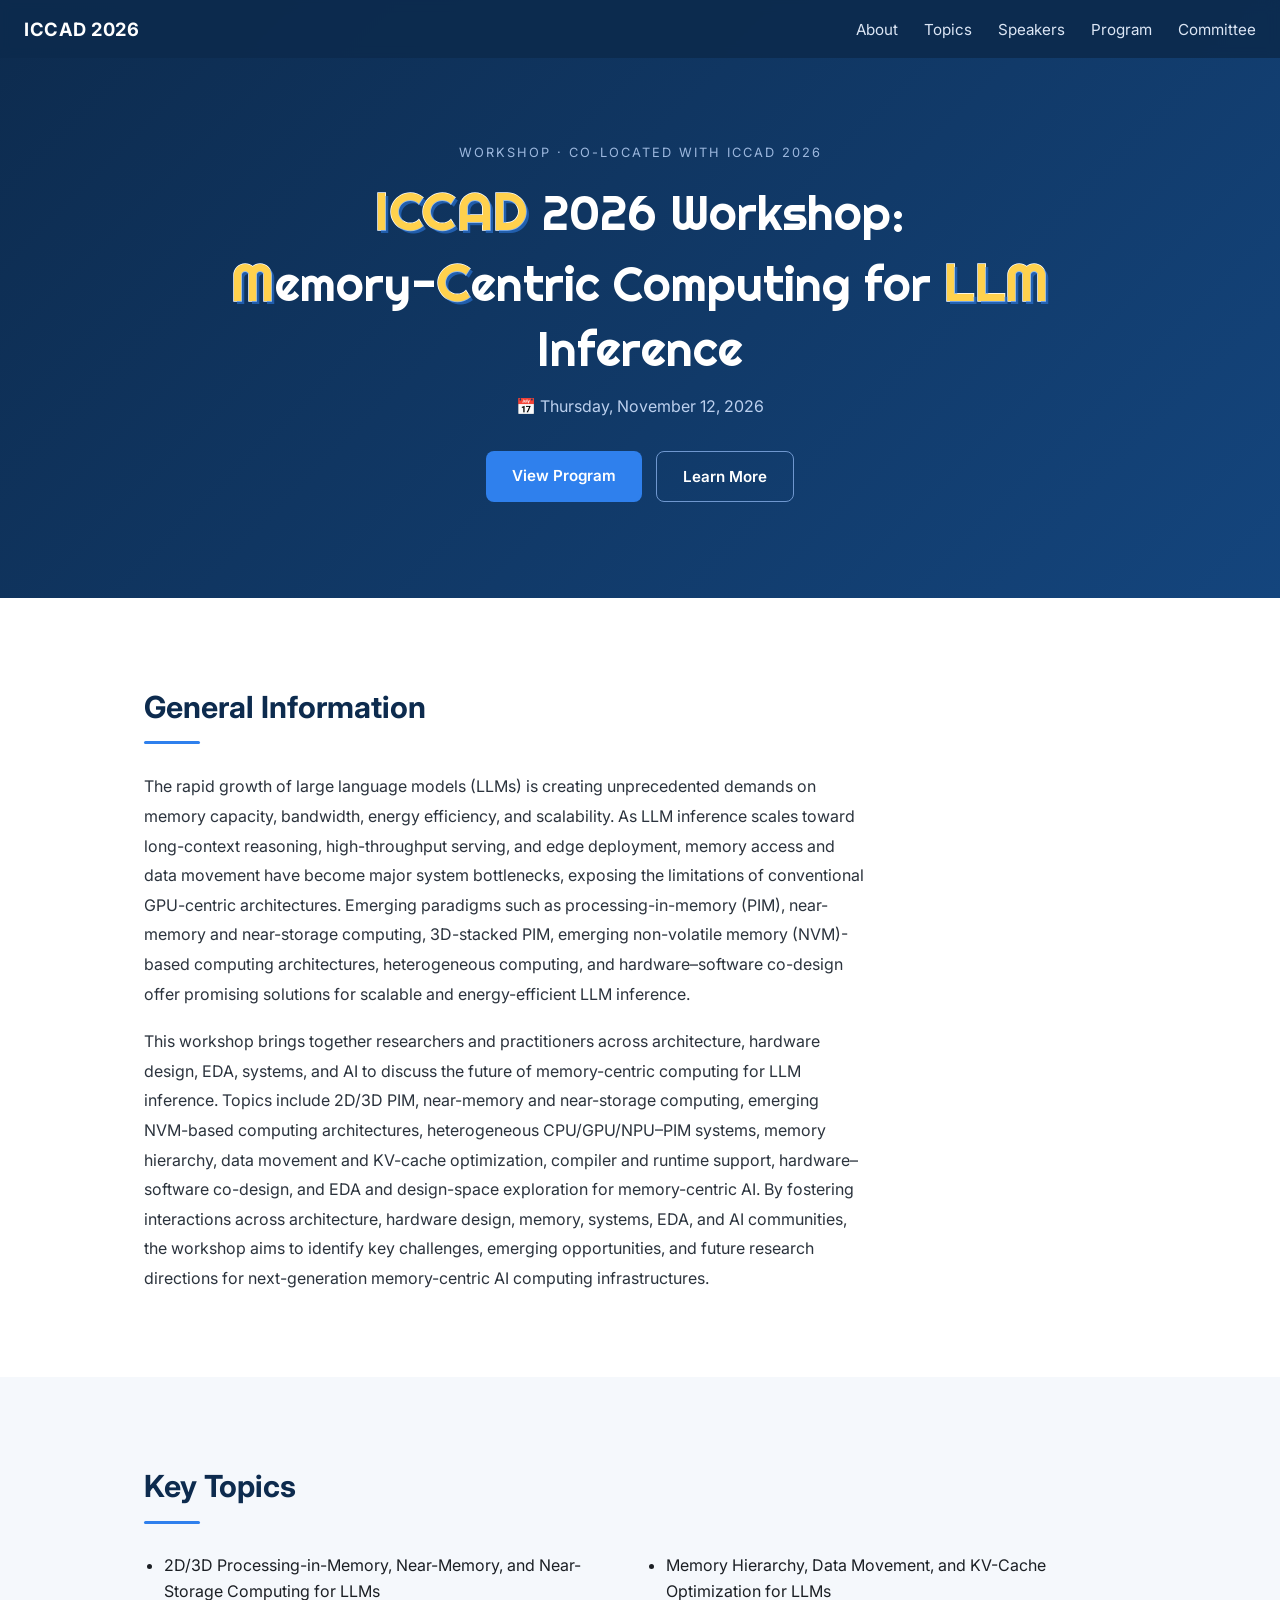
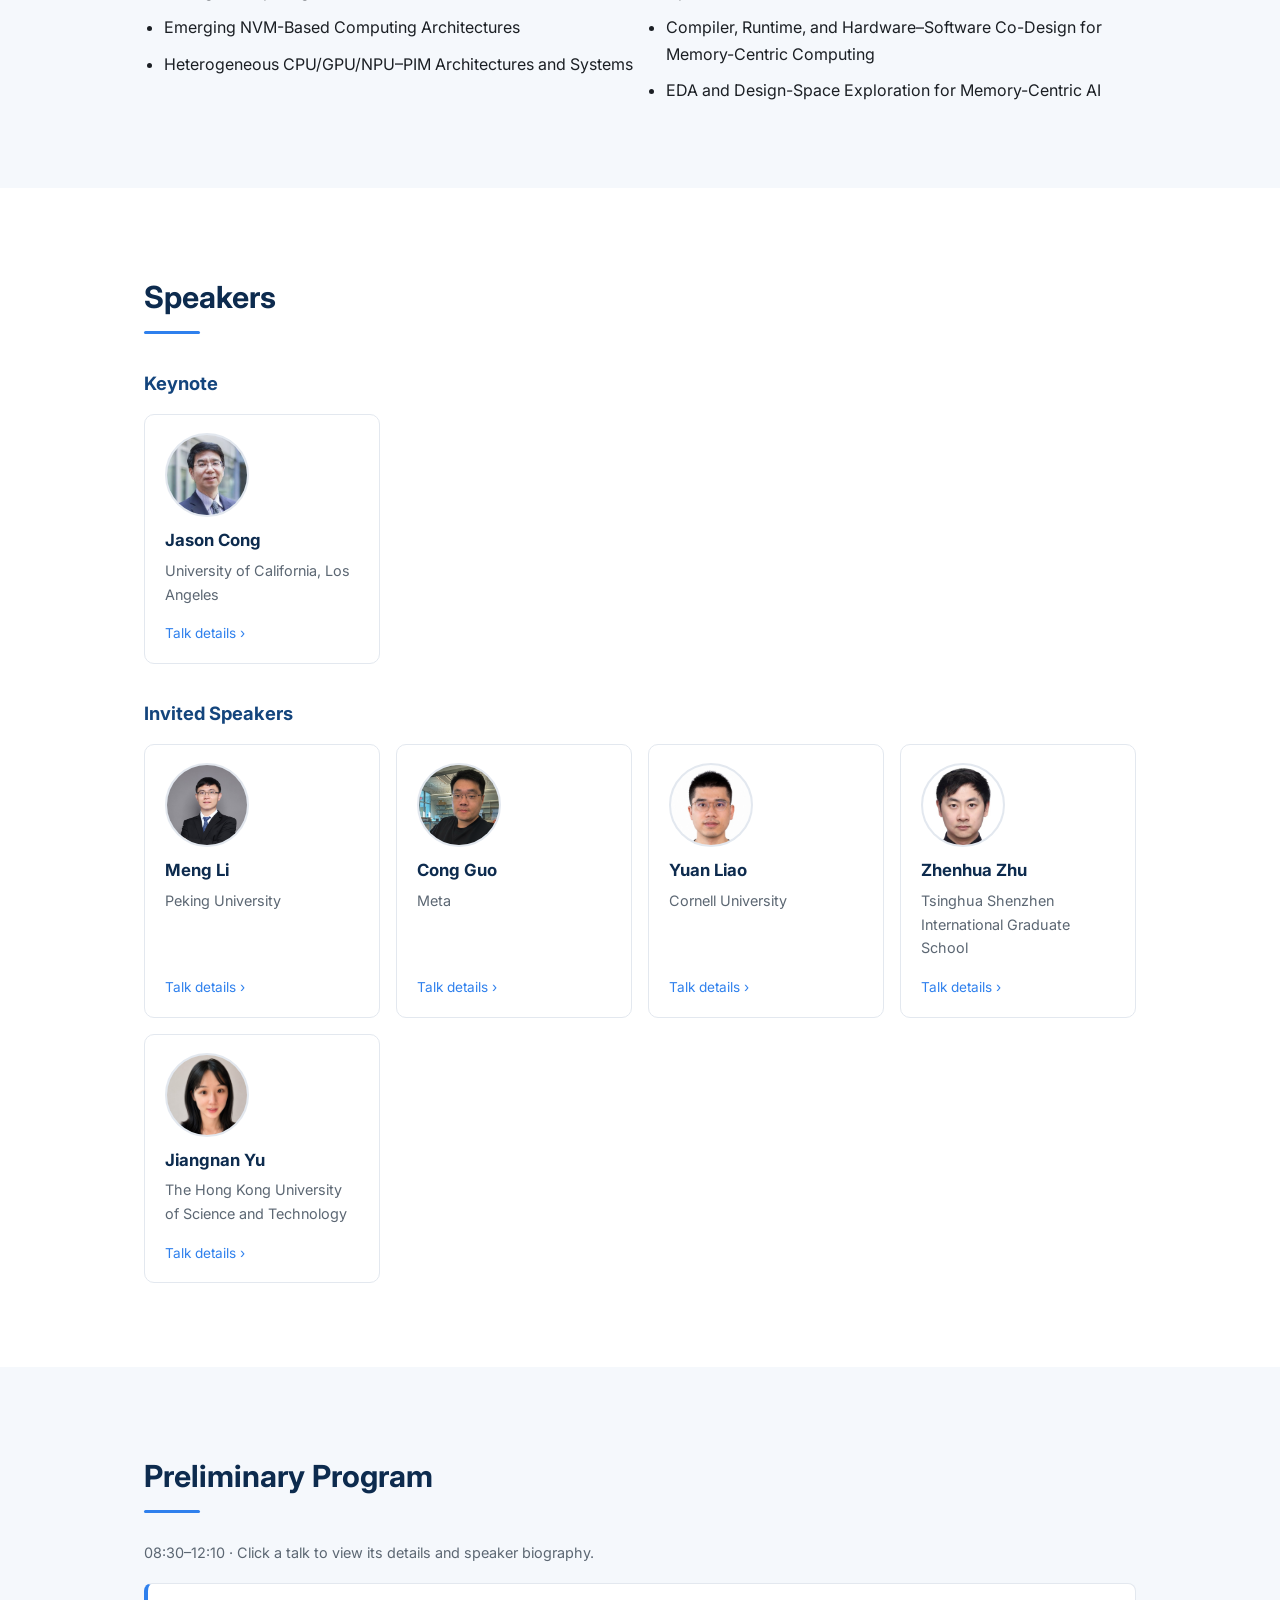
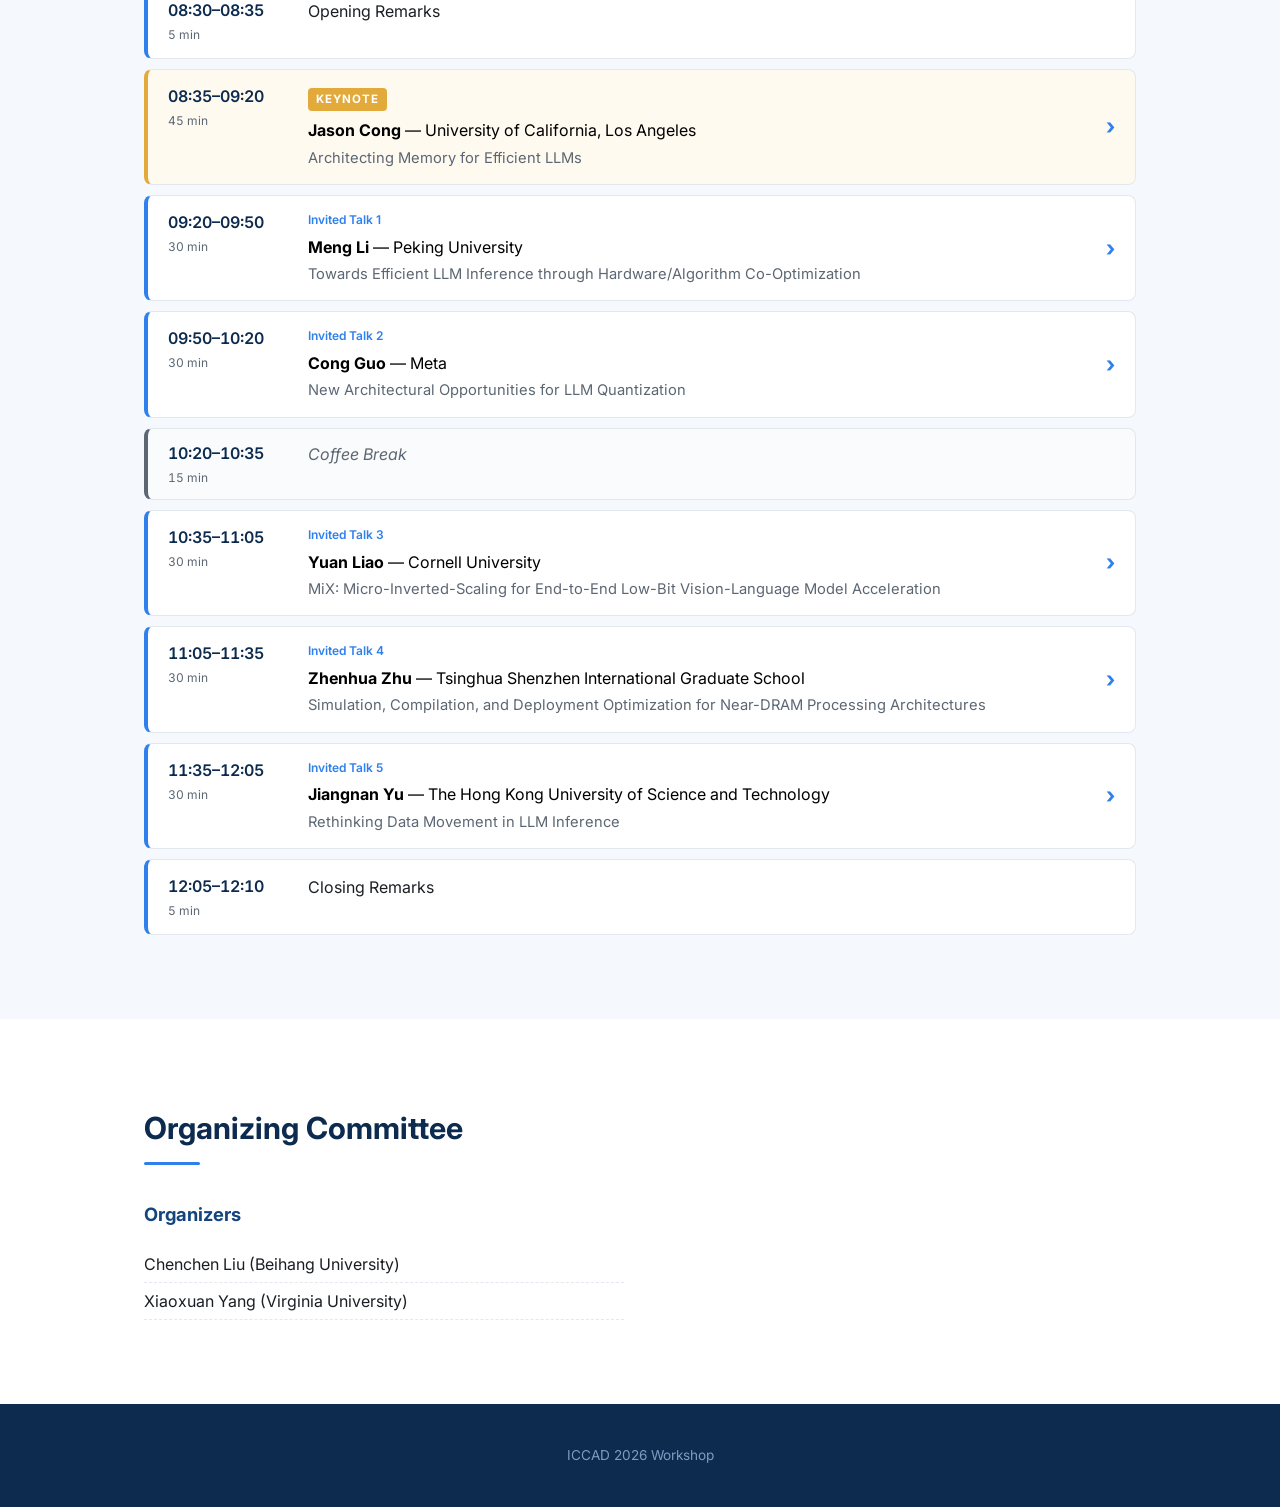
==== commit 4581bd6c: "Add Jiangnan Yu photo and Cornell affiliation for Yuan Liao" ====
--- a/index.html
+++ b/index.html
@@ -114,7 +114,7 @@
           </article>
           <article class="card card--speaker">
             <img class="card__photo" src="images/yuan-liao.jpeg" alt="Yuan Liao" loading="lazy" />
-            <h4>Yuan Liao</h4>
+            <h4>Yuan Liao</h4><p>Cornell University</p>
             <button type="button" class="card__details" data-speaker="yuan-liao" aria-haspopup="dialog" aria-label="View talk details for Yuan Liao">Talk details <span aria-hidden="true">›</span></button>
           </article>
           <article class="card card--speaker">
@@ -123,7 +123,7 @@
             <button type="button" class="card__details" data-speaker="zhenhua-zhu" aria-haspopup="dialog" aria-label="View talk details for Zhenhua Zhu">Talk details <span aria-hidden="true">›</span></button>
           </article>
           <article class="card card--speaker">
-
+            <img class="card__photo" src="images/jiangnan-yu.jpg" alt="Jiangnan Yu" loading="lazy" />
             <h4>Jiangnan Yu</h4><p>The Hong Kong University of Science and Technology</p>
             <button type="button" class="card__details" data-speaker="jiangnan-yu" aria-haspopup="dialog" aria-label="View talk details for Jiangnan Yu">Talk details <span aria-hidden="true">›</span></button>
           </article>
@@ -180,12 +180,12 @@
           </div>
           <button type="button" class="slot slot--link" aria-haspopup="dialog"
             data-speaker="yuan-liao" data-name="Yuan Liao" data-role="Invited Talk 3"
-            data-time="10:35–11:05 · 30 min" data-affiliation=""
+            data-time="10:35–11:05 · 30 min" data-affiliation="Cornell University"
             data-photo="images/yuan-liao.jpeg" data-talk="MiX: Micro-Inverted-Scaling for End-to-End Low-Bit Vision-Language Model Acceleration">
             <span class="slot__time">10:35–11:05<small>30 min</small></span>
             <span class="slot__body">
               <span class="slot__label">Invited Talk 3</span>
-              <span class="slot__speaker"><strong>Yuan Liao</strong></span>
+              <span class="slot__speaker"><strong>Yuan Liao</strong> — Cornell University</span>
               <span class="slot__talk">MiX: Micro-Inverted-Scaling for End-to-End Low-Bit Vision-Language Model Acceleration</span>
             </span>
           </button>
@@ -203,7 +203,7 @@
           <button type="button" class="slot slot--link" aria-haspopup="dialog"
             data-speaker="jiangnan-yu" data-name="Jiangnan Yu" data-role="Invited Talk 5"
             data-time="11:35–12:05 · 30 min" data-affiliation="The Hong Kong University of Science and Technology"
-            data-photo="" data-talk="Rethinking Data Movement in LLM Inference">
+            data-photo="images/jiangnan-yu.jpg" data-talk="Rethinking Data Movement in LLM Inference">
             <span class="slot__time">11:35–12:05<small>30 min</small></span>
             <span class="slot__body">
               <span class="slot__label">Invited Talk 5</span>
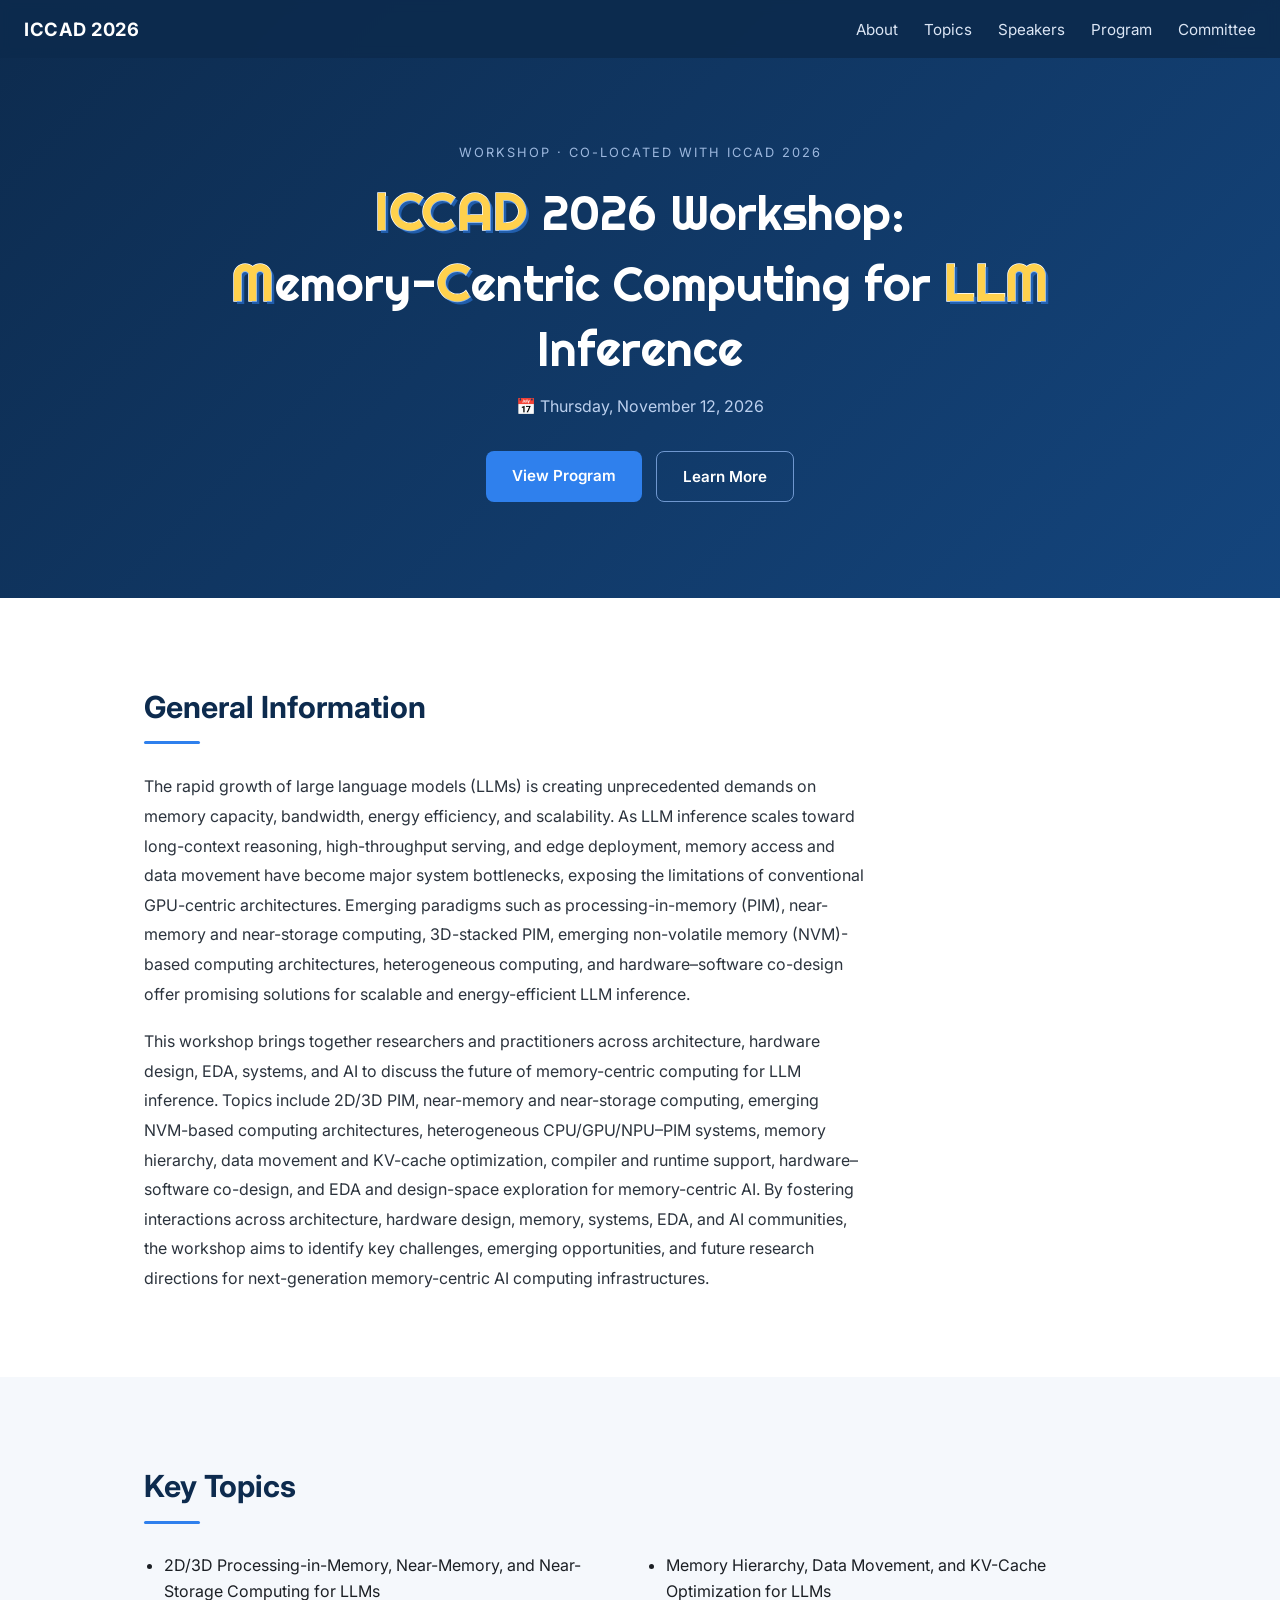
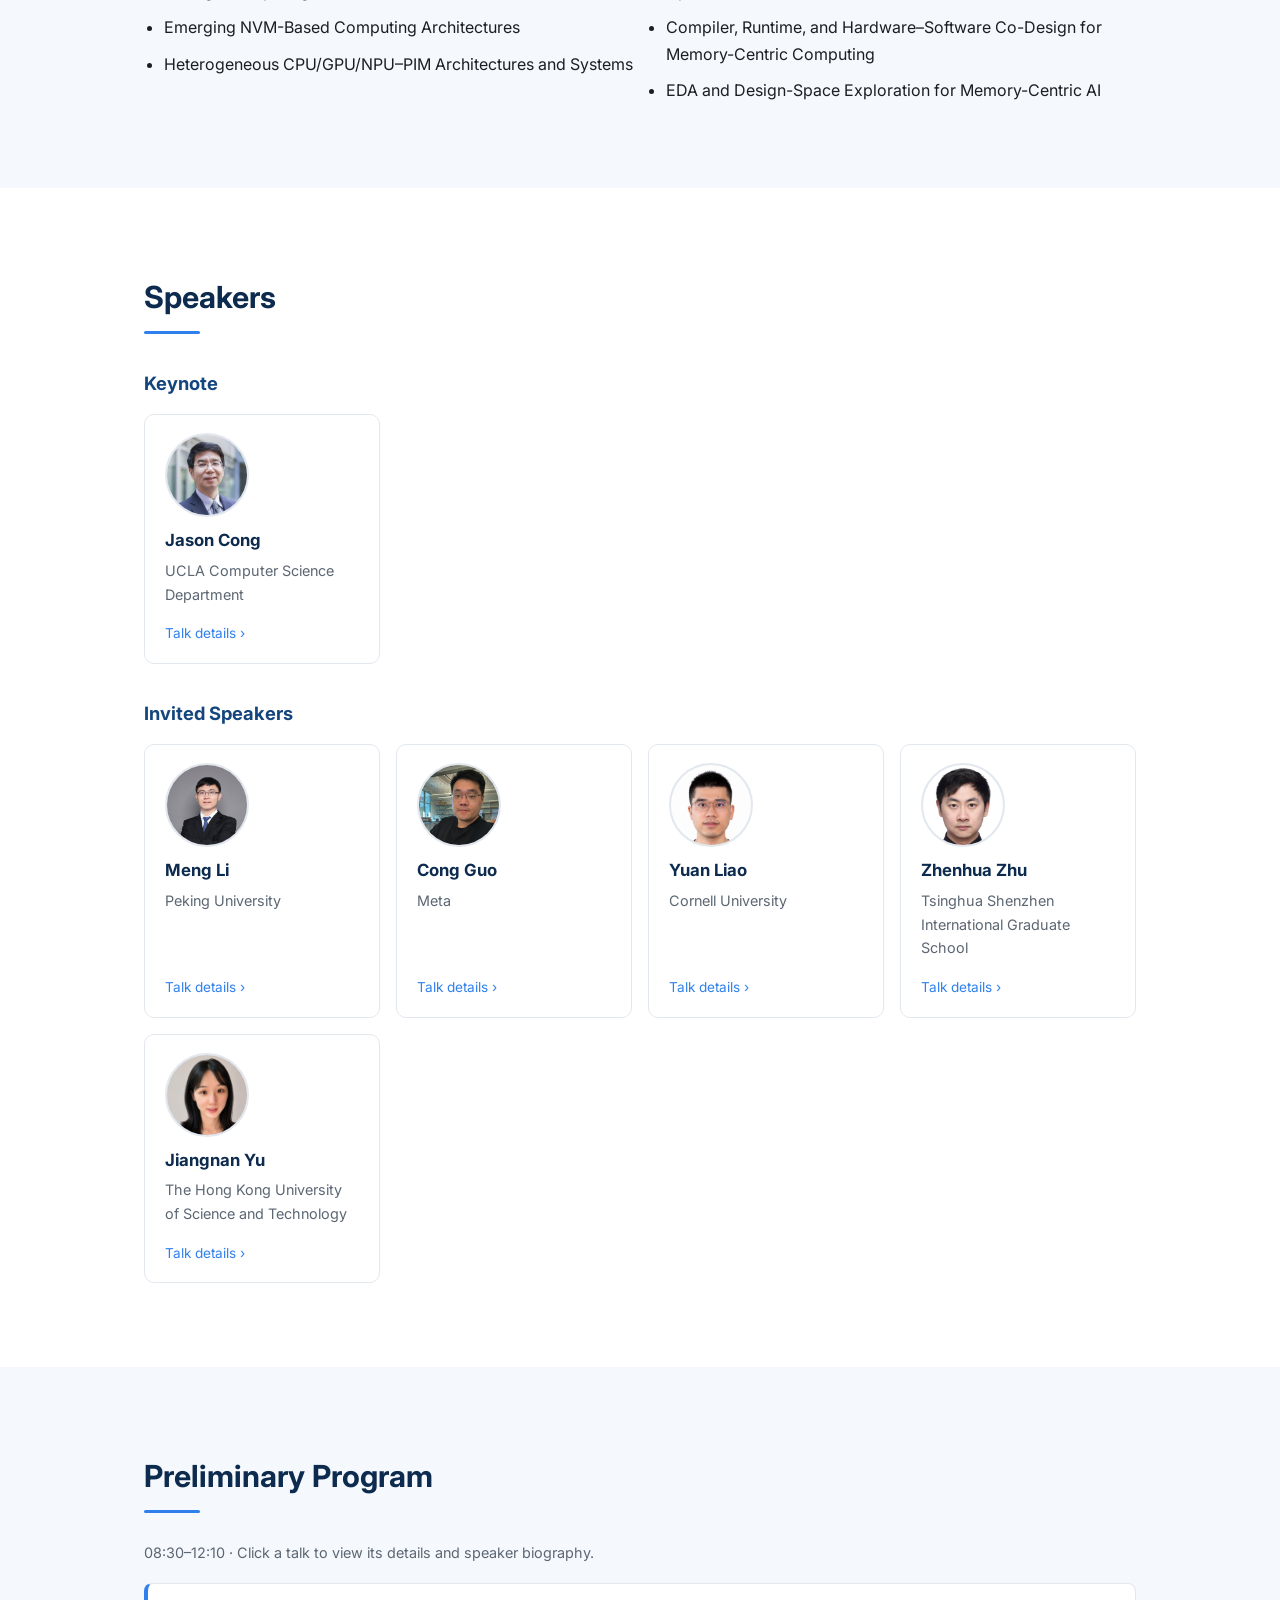
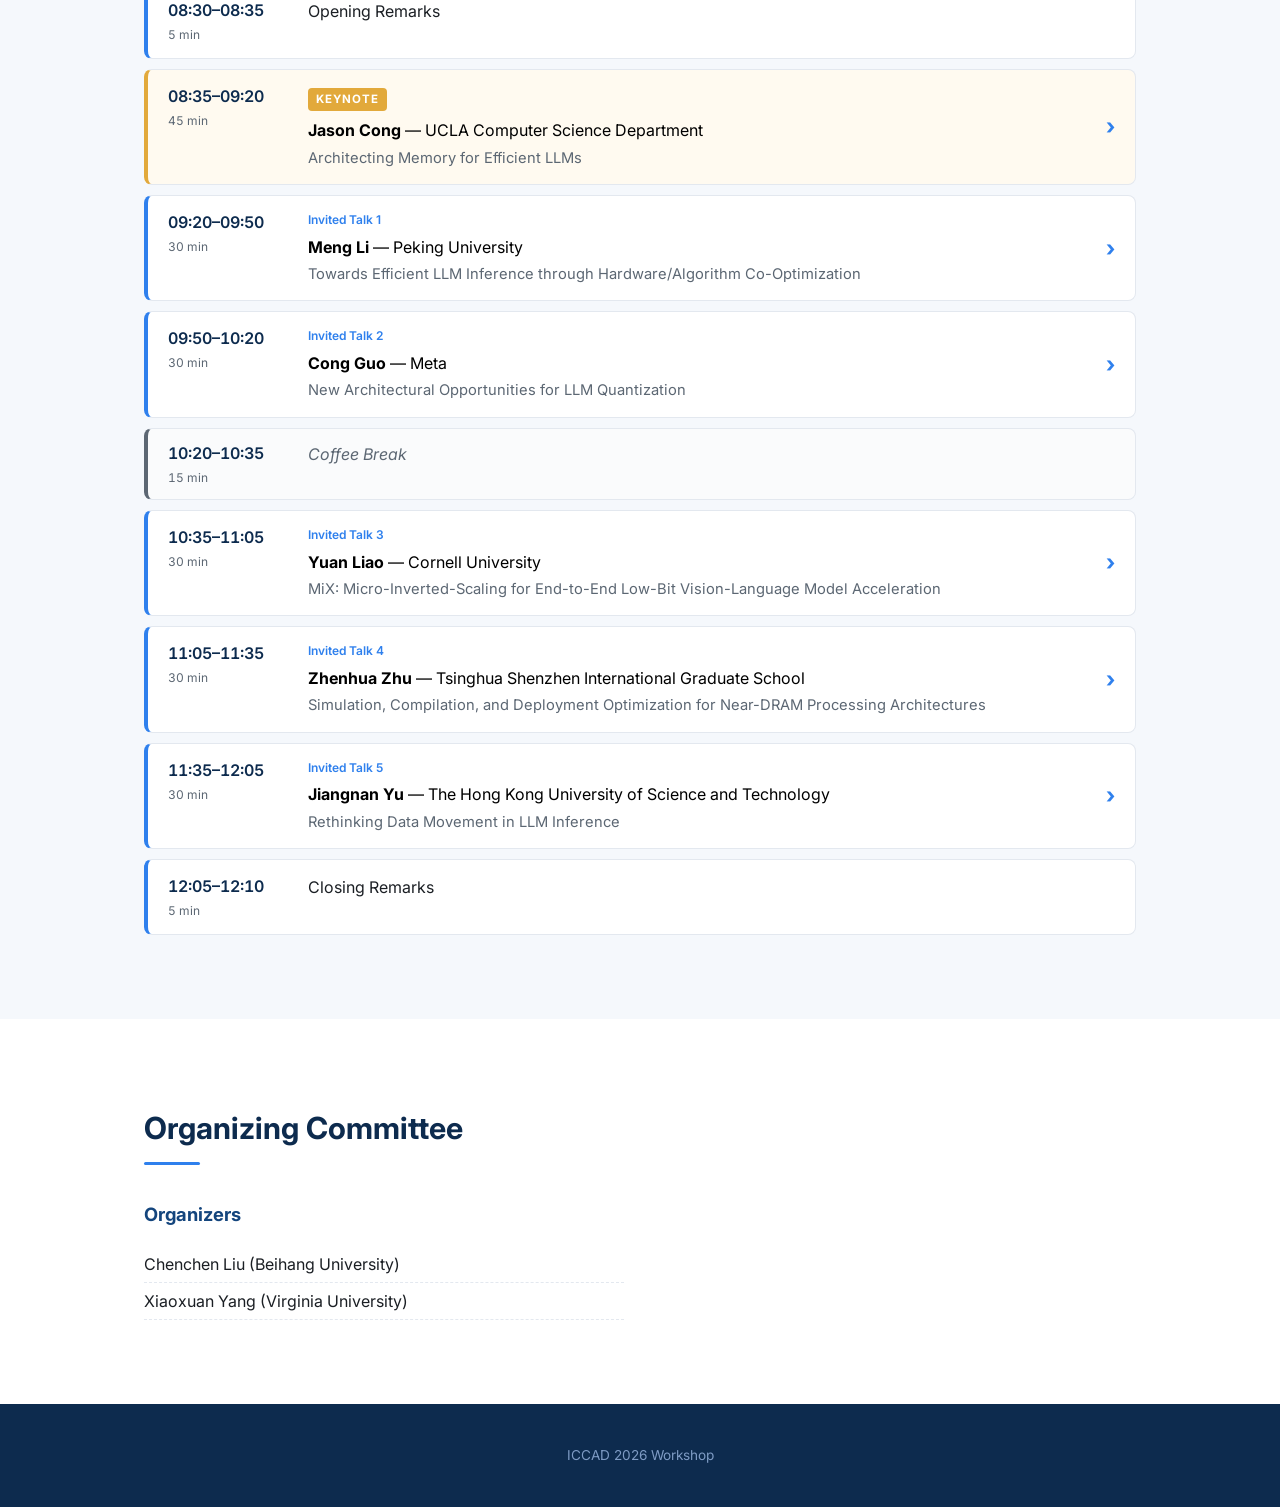
==== commit 07ad621d: "Publish Jason Cong keynote abstract and updated biography" ====
--- a/index.html
+++ b/index.html
@@ -96,7 +96,7 @@
         <div class="cards">
           <article class="card card--speaker">
             <img class="card__photo" src="images/jason-cong.png" alt="Jason Cong" loading="lazy" />
-            <h4>Jason Cong</h4><p>University of California, Los Angeles</p>
+            <h4>Jason Cong</h4><p>UCLA Computer Science Department</p>
             <button type="button" class="card__details" data-speaker="jason-cong" aria-haspopup="dialog" aria-label="View talk details for Jason Cong">Talk details <span aria-hidden="true">›</span></button>
           </article>
         </div>
@@ -143,12 +143,12 @@
           </div>
           <button type="button" class="slot slot--link slot--keynote" aria-haspopup="dialog"
             data-speaker="jason-cong" data-name="Jason Cong" data-role="Keynote"
-            data-time="08:35–09:20 · 45 min" data-affiliation="University of California, Los Angeles"
+            data-time="08:35–09:20 · 45 min" data-affiliation="UCLA Computer Science Department"
             data-photo="images/jason-cong.png" data-talk="Architecting Memory for Efficient LLMs">
             <span class="slot__time">08:35–09:20<small>45 min</small></span>
             <span class="slot__body">
               <span class="tag">Keynote</span>
-              <span class="slot__speaker"><strong>Jason Cong</strong> — University of California, Los Angeles</span>
+              <span class="slot__speaker"><strong>Jason Cong</strong> — UCLA Computer Science Department</span>
               <span class="slot__talk">Architecting Memory for Efficient LLMs</span>
             </span>
           </button>
@@ -258,9 +258,17 @@
   </div>
 
     <template id="details-jason-cong">
-      <section class="modal__section">
-        <h4>Biography</h4>
-        <p>JASON CONG is the Volgenau Chair for Engineering Excellence Professor at the UCLA Computer Science Department (and a former department chair), with joint appointment from the Electrical and Computer Engineering Department. He is the director of Center for Domain-Specific Computing (CDSC) and the director of VLSI Architecture, Synthesis, and Technology (VAST) Laboratory. Dr. Cong’s research interests include novel architectures and compilation for customizable computing, synthesis of VLSI circuits and systems, and quantum computing. He has over 600 publications in these areas, including 20 best paper awards, and 6 papers in the FPGA and Reconfigurable Computing Hall of Fame. He and his former students co-founded AutoESL, which developed the most widely used high-level synthesis tool for FPGAs (renamed to Vivado HLS and Vitis HLS after Xilinx’s acquisition). He is member of the National Academy of Engineering, the American Academy of Arts and Sciences, and a Fellow of ACM, IEEE, and the National Academy of Inventors. He is recipient of the SIA University Research Award, the EDAA Achievement Award, He was honored for the IEEE Robert N. Noyce Medal “for fundamental contributions to electronic design automation and FPGA design methods” in 2022, the Phil Kaufman Award, the highest recognition in EDA, in 2024, and the ACM Chuck Thacker Breakthrough Award in 2025 “for fundamental contributions to the design and automation of field-programmable systems and customizable computing.”</p>
+      <p>Director, Center for Domain-Specific Computing (CDSC)<br>
+        <a href="http://vast.cs.ucla.edu/people/faculty/jason-cong" target="_blank" rel="noopener noreferrer">Personal website</a>
+      </p>
+      <section class="modal__section">
+        <h4>Abstract</h4>
+        <p>As we move toward increasingly general and capable AI systems, <strong>efficiency is becoming as important as intelligence itself</strong>: One must achieve greater reasoning and learning capabilities under practical constraints of computation, memory, energy, latency, and cost.</p>
+        <p>In this talk, I shall first discuss how we design and optimize model memories for efficiency, including the hierarchical memory transformer (HMT) that leverages long-term memory to substantially improve the efficiency of long-context inference, selective memory decompression that decouples compact memory storage from decoder conditioning (SeDeM), and heterogeneous fine-grain heterogeneous acceleration of long-memory processing pipeline. Then, I shall discuss our research on how to use the physical memories to improve model efficiency, including LUT-LLM, which performs most operations by memory table-lookup. Together, these efforts advance our goal towards efficient general intelligence (EGI).</p>
+      </section>
+      <section class="modal__section">
+        <h4>Biography</h4>
+        <p><strong>JASON CONG</strong> is the Volgenau Chair for Engineering Excellence Professor at the UCLA Computer Science Department (and a former department chair), with joint appointment from the Electrical and Computer Engineering Department. He is the director of Center for Domain-Specific Computing (CDSC) and the director of VLSI Architecture, Synthesis, and Technology (VAST) Laboratory. Dr. Cong’s research interests include novel architectures and compilation for customizable computing, synthesis of VLSI circuits and systems, and quantum computing. He has over 600 publications in these areas, including 20 best paper awards, and 6 papers in the FPGA and Reconfigurable Computing Hall of Fame. He and his former students co-founded AutoESL, which developed the most widely used high-level synthesis tool for FPGAs (renamed to Vivado HLS and Vitis HLS after Xilinx’s acquisition). He is member of the National Academy of Engineering, the American Academy of Arts and Sciences, and a Fellow of ACM, IEEE, and the National Academy of Inventors. He is recipient of the IEEE Robert N. Noyce Medal “for fundamental contributions to electronic design automation and FPGA design methods” in 2022, the Phil Kaufman Award, the highest recognition in EDA, in 2024, and the ACM Chuck Thacker Breakthrough Award in 2025 “for fundamental contributions to the design and automation of field-programmable systems and customizable computing.”</p>
       </section>
   </template>
   <template id="details-meng-li">
@@ -315,6 +323,6 @@
       </section>
   </template>
 
-  <script src="js/main.js?v=20261030a"></script>
+  <script src="js/main.js?v=20261102a"></script>
 </body>
 </html>
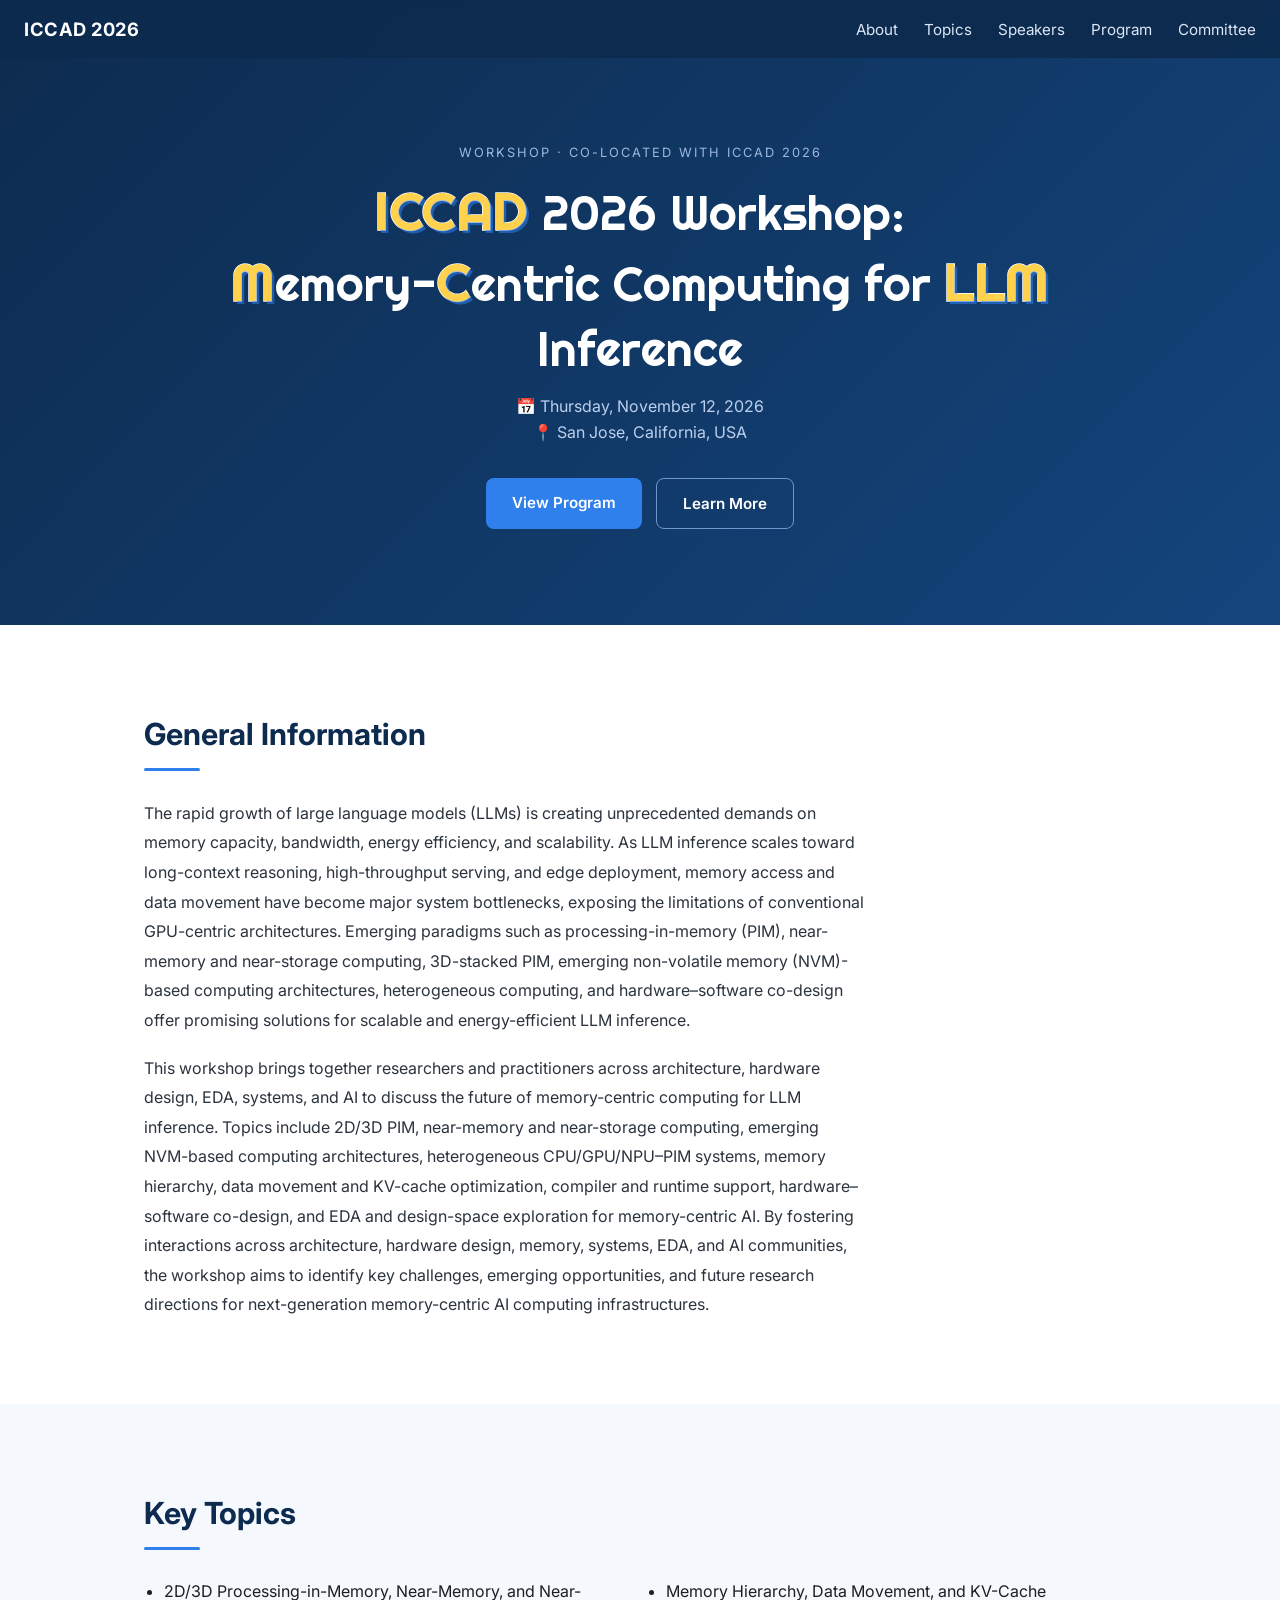
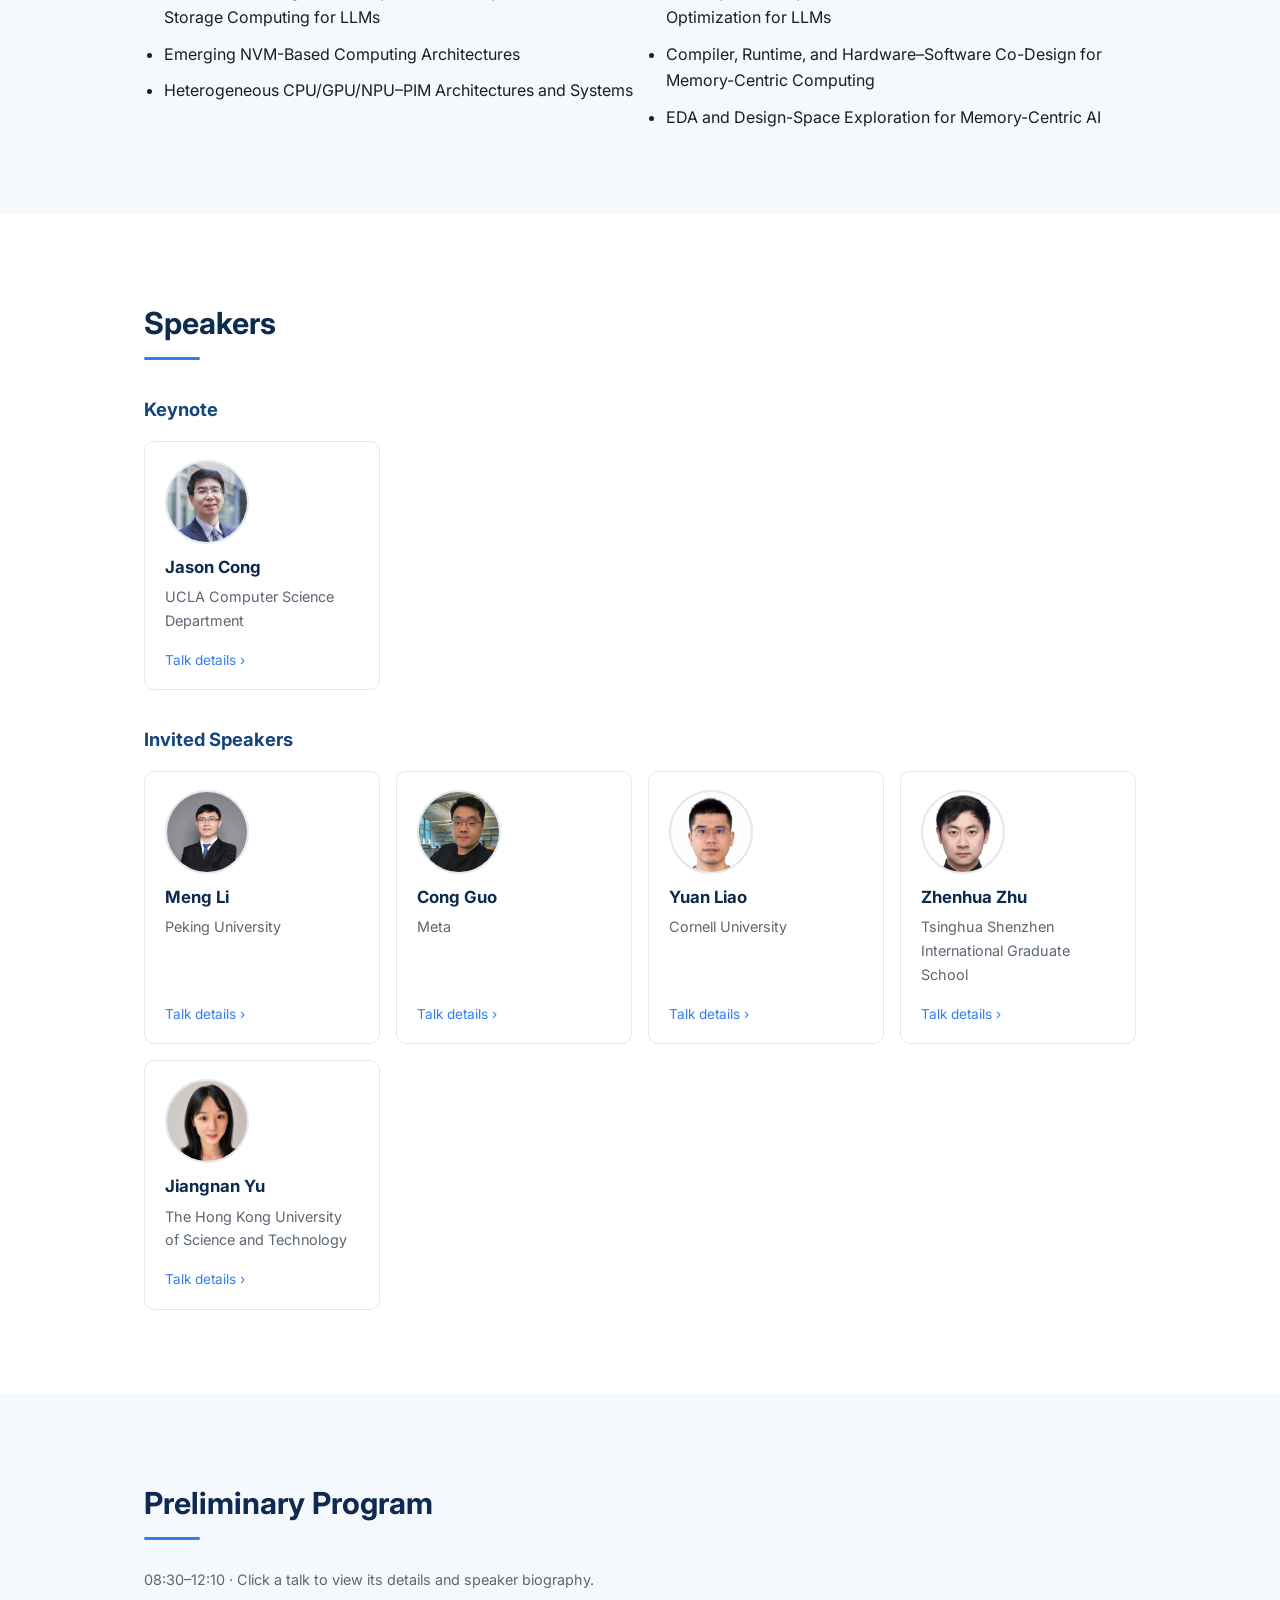
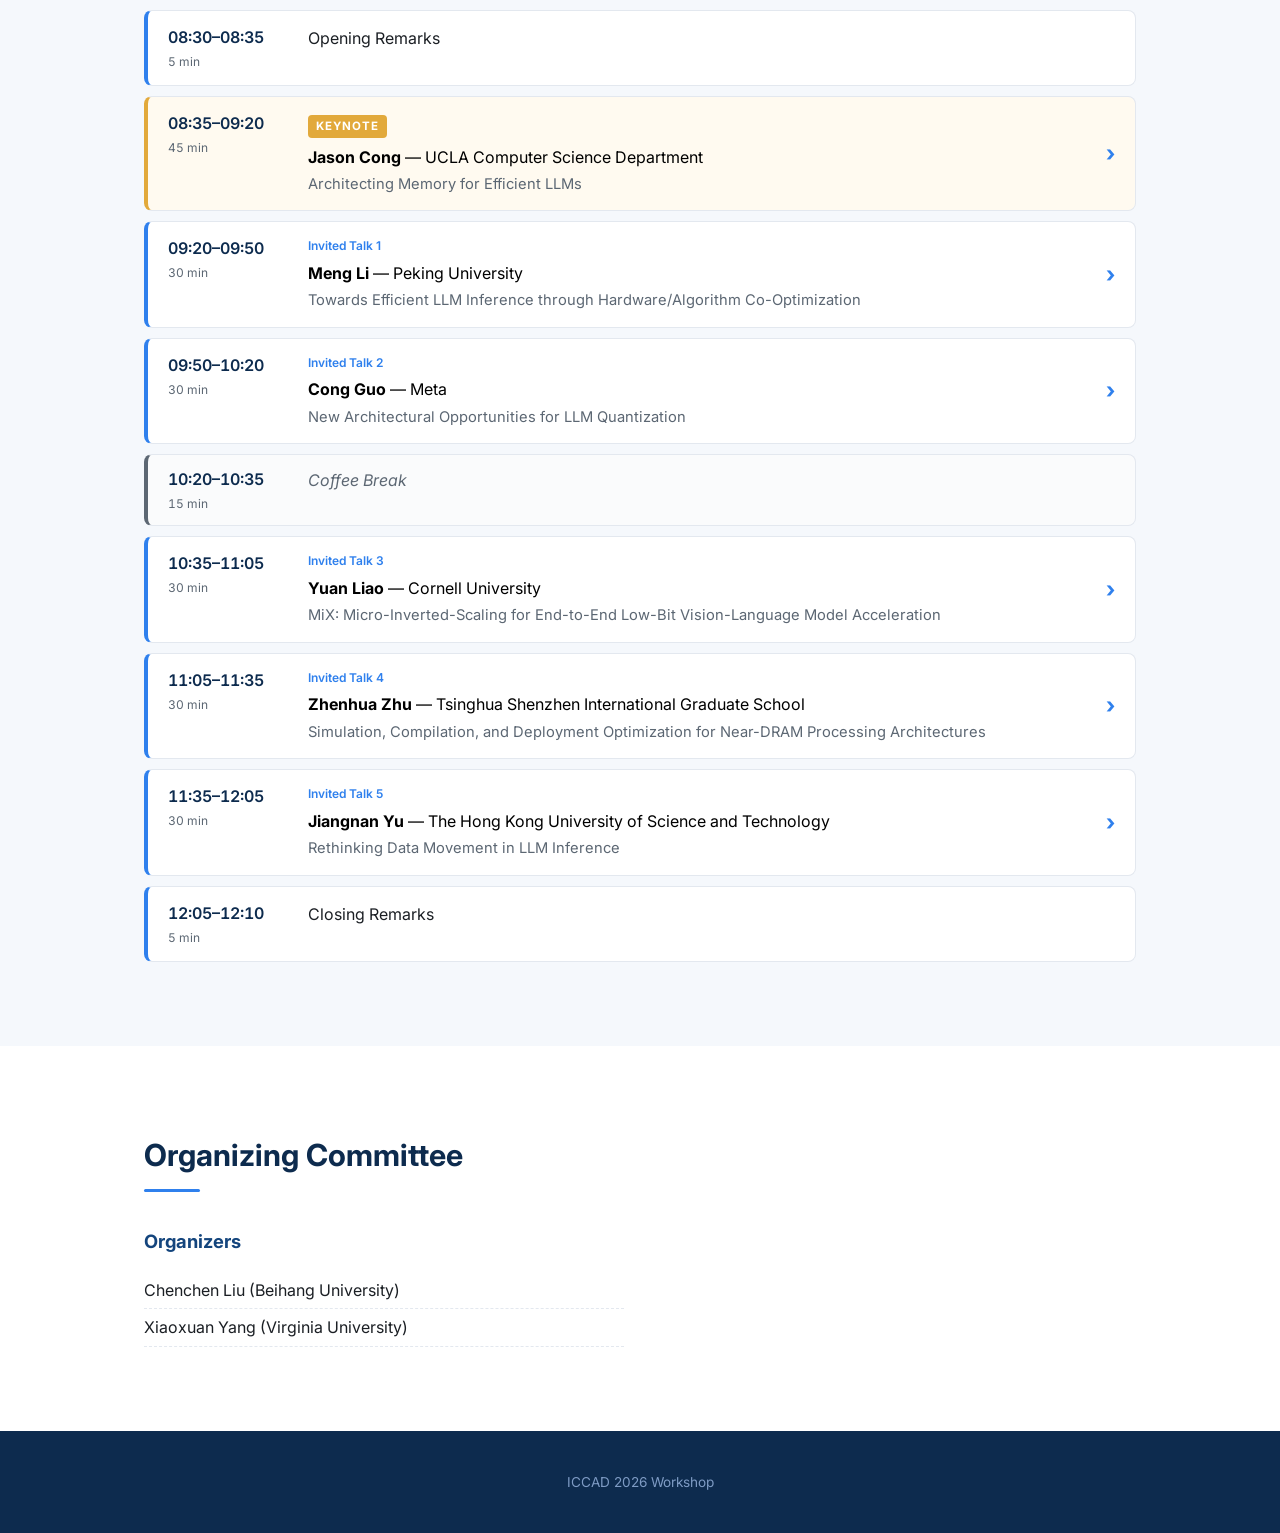
==== commit e1c69620: "Add San Jose workshop location" ====
--- a/index.html
+++ b/index.html
@@ -33,7 +33,7 @@
         <span class="hl">M</span>emory-<span class="hl">C</span>entric Computing for <span class="hl">LLM</span> Inference
       </h1>
       <p class="hero__meta">
-        <span>&#128197; Thursday, November 12, 2026</span>
+        <span>&#128197; Thursday, November 12, 2026<br>&#128205; San Jose, California, USA</span>
       </p>
       <div class="hero__actions">
         <a class="btn" href="#program">View Program</a>
